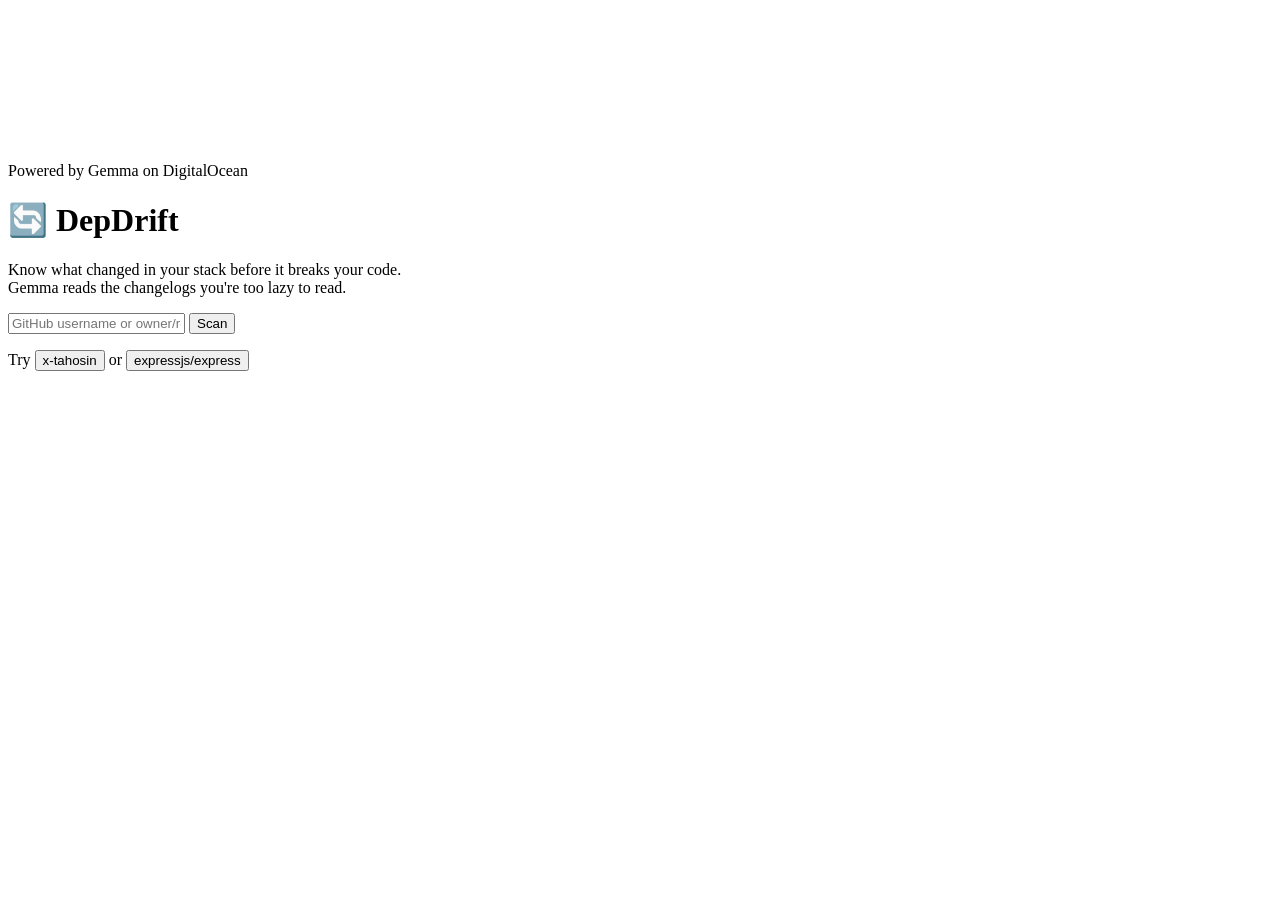
==== index.html @ 342b3fcb "feat: DepDrift — AI changelog analyzer for dependency drift detection Scans GitHub repos for outdate" ====
<!DOCTYPE html>
<html lang="en">
<head>
    <meta charset="UTF-8">
    <meta name="viewport" content="width=device-width, initial-scale=1.0">
    <title>DepDrift — Know What Changed Before It Breaks</title>
    <meta name="description" content="DepDrift scans your GitHub repos overnight, reads every dependency changelog with Gemma on DigitalOcean, and tells you what's critical, what's safe, and what to skip.">
    <link rel="preconnect" href="https://fonts.googleapis.com">
    <link rel="preconnect" href="https://fonts.gstatic.com" crossorigin>
    <link href="https://fonts.googleapis.com/css2?family=Inter:wght@400;500;600;700;800&family=JetBrains+Mono:wght@400;500&display=swap" rel="stylesheet">
    <link rel="stylesheet" href="/static/style.css">
</head>
<body>
    <canvas id="particles" aria-hidden="true"></canvas>

    <div class="container">
        <!-- Hero -->
        <header class="hero" id="hero">
            <div class="hero__badge">
                <span class="hero__badge-dot"></span>
                Powered by Gemma on DigitalOcean
            </div>
            <h1 class="hero__title">
                <span class="hero__icon">🔄</span> DepDrift
            </h1>
            <p class="hero__subtitle">
                Know what changed in your stack before it breaks your code.
                <br>
                <span class="hero__sub-detail">Gemma reads the changelogs you're too lazy to read.</span>
            </p>

            <form class="scan-form" id="scanForm">
                <div class="scan-form__input-wrap">
                    <input
                        type="text"
                        id="scanInput"
                        class="scan-form__input"
                        placeholder="GitHub username or owner/repo…"
                        autocomplete="off"
                        spellcheck="false"
                        required
                    >
                    <button type="submit" class="scan-form__btn" id="scanBtn">
                        <span class="scan-form__btn-text">Scan</span>
                        <span class="scan-form__btn-loading" hidden>
                            <span class="spinner"></span>
                        </span>
                    </button>
                </div>
                <p class="scan-form__hint">
                    Try <button type="button" class="link-btn" data-fill="x-tahosin">x-tahosin</button>
                    or <button type="button" class="link-btn" data-fill="expressjs/express">expressjs/express</button>
                </p>
            </form>
        </header>

        <!-- Live log -->
        <section class="log-section" id="logSection" hidden>
            <div class="log-bar">
                <span class="log-bar__indicator">
                    <span class="spinner spinner--sm"></span>
                </span>
                <span class="log-bar__text" id="logText">Starting scan…</span>
            </div>
        </section>

        <!-- Stats -->
        <section class="stats" id="statsSection" hidden>
            <div class="stat-card" id="statTotal">
                <span class="stat-card__number" data-target="0">0</span>
                <span class="stat-card__label">Dependencies</span>
            </div>
            <div class="stat-card stat-card--warn" id="statOutdated">
                <span class="stat-card__number" data-target="0">0</span>
                <span class="stat-card__label">Outdated</span>
            </div>
            <div class="stat-card stat-card--danger" id="statCritical">
                <span class="stat-card__number" data-target="0">0</span>
                <span class="stat-card__label">Critical</span>
            </div>
            <div class="stat-card stat-card--accent" id="statSaved">
                <span class="stat-card__number" data-target="0">0</span>
                <span class="stat-card__label">Minutes Saved</span>
            </div>
        </section>

        <!-- Results -->
        <section class="results" id="resultsSection" hidden>
            <div id="resultsContainer"></div>
        </section>

        <!-- Footer -->
        <footer class="footer" id="footer" hidden>
            <p>
                Built for
                <a href="https://dev.to/challenges/hacktoberfest-week3-2026-10-19" target="_blank" rel="noopener">Hacktoberfest Week 3: Slow and Steady</a>
                ·
                <strong>Best Use of DigitalOcean</strong>
                ·
                Gemma running on a
                <a href="https://www.digitalocean.com/products/gpu-droplets" target="_blank" rel="noopener">DO GPU Droplet</a>
            </p>
        </footer>
    </div>

    <script src="/static/app.js"></script>
</body>
</html>
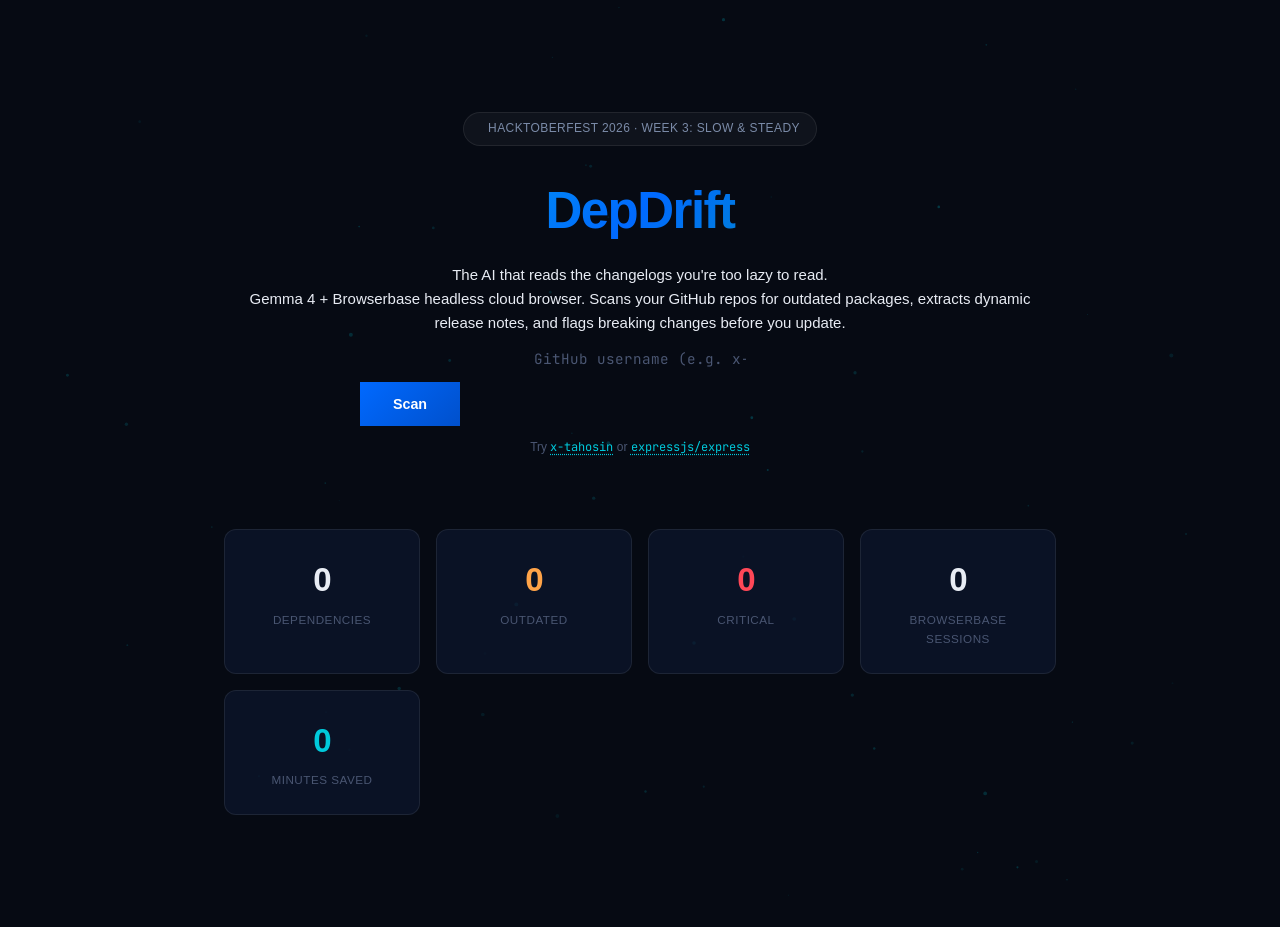
==== commit 0c07d7db: "feat: integrate Browserbase cloud headless browser & Gemma 4 changelog analyzer" ====
--- a/index.html
+++ b/index.html
@@ -3,39 +3,40 @@
 <head>
     <meta charset="UTF-8">
     <meta name="viewport" content="width=device-width, initial-scale=1.0">
-    <title>DepDrift — Know What Changed Before It Breaks</title>
-    <meta name="description" content="DepDrift scans your GitHub repos overnight, reads every dependency changelog with Gemma on DigitalOcean, and tells you what's critical, what's safe, and what to skip.">
+    <title>DepDrift — AI Changelog Reader for Outdated Dependencies</title>
+    <meta name="description" content="DepDrift scans your GitHub repositories for outdated dependencies, uses Browserbase to extract release notes, and runs Gemma 4 to classify updates by risk.">
     <link rel="preconnect" href="https://fonts.googleapis.com">
     <link rel="preconnect" href="https://fonts.gstatic.com" crossorigin>
-    <link href="https://fonts.googleapis.com/css2?family=Inter:wght@400;500;600;700;800&family=JetBrains+Mono:wght@400;500&display=swap" rel="stylesheet">
+    <link href="https://fonts.googleapis.com/css2?family=JetBrains+Mono:wght@400;500;600;700&family=Outfit:wght@400;500;600;700;800&display=swap" rel="stylesheet">
     <link rel="stylesheet" href="/static/style.css">
 </head>
 <body>
-    <canvas id="particles" aria-hidden="true"></canvas>
+    <!-- Background particles -->
+    <canvas id="particles" class="particles"></canvas>
 
     <div class="container">
         <!-- Hero -->
-        <header class="hero" id="hero">
+        <header class="hero">
             <div class="hero__badge">
-                <span class="hero__badge-dot"></span>
-                Powered by Gemma on DigitalOcean
+                <span class="pulse-dot"></span>
+                <span>Hacktoberfest 2026 · Week 3: Slow &amp; Steady</span>
             </div>
             <h1 class="hero__title">
-                <span class="hero__icon">🔄</span> DepDrift
+                <span class="gradient-text">DepDrift</span>
             </h1>
-            <p class="hero__subtitle">
-                Know what changed in your stack before it breaks your code.
-                <br>
-                <span class="hero__sub-detail">Gemma reads the changelogs you're too lazy to read.</span>
+            <p class="hero__tagline">The AI that reads the changelogs you're too lazy to read.</p>
+            <p class="hero__sub">
+                Gemma 4 + Browserbase headless cloud browser. Scans your GitHub repos for outdated packages, extracts dynamic release notes, and flags breaking changes before you update.
             </p>
 
+            <!-- Scan form -->
             <form class="scan-form" id="scanForm">
-                <div class="scan-form__input-wrap">
+                <div class="scan-form__group">
                     <input
                         type="text"
+                        class="scan-form__input"
                         id="scanInput"
-                        class="scan-form__input"
-                        placeholder="GitHub username or owner/repo…"
+                        placeholder="GitHub username (e.g. x-tahosin) or owner/repo"
                         autocomplete="off"
                         spellcheck="false"
                         required
@@ -78,6 +79,10 @@
                 <span class="stat-card__number" data-target="0">0</span>
                 <span class="stat-card__label">Critical</span>
             </div>
+            <div class="stat-card stat-card--bb" id="statBrowserbase">
+                <span class="stat-card__number" data-target="0">0</span>
+                <span class="stat-card__label">Browserbase Sessions</span>
+            </div>
             <div class="stat-card stat-card--accent" id="statSaved">
                 <span class="stat-card__number" data-target="0">0</span>
                 <span class="stat-card__label">Minutes Saved</span>
@@ -95,10 +100,10 @@
                 Built for
                 <a href="https://dev.to/challenges/hacktoberfest-week3-2026-10-19" target="_blank" rel="noopener">Hacktoberfest Week 3: Slow and Steady</a>
                 ·
-                <strong>Best Use of DigitalOcean</strong>
+                <strong>Best Use of Browserbase</strong>
                 ·
-                Gemma running on a
-                <a href="https://www.digitalocean.com/products/gpu-droplets" target="_blank" rel="noopener">DO GPU Droplet</a>
+                Gemma 4 open-weight model +
+                <a href="https://www.browserbase.com" target="_blank" rel="noopener">Browserbase Cloud Browser</a>
             </p>
         </footer>
     </div>
--- a/static/style.css
+++ b/static/style.css
@@ -0,0 +1,475 @@
+/* DepDrift — Dark Ocean Theme
+   Designed for the DigitalOcean partner category.
+   Uses glass-morphism, smooth animations, and DO-inspired colors. */
+
+/* ── Reset & Base ──────────────────────────────────────────────── */
+
+*, *::before, *::after {
+    margin: 0;
+    padding: 0;
+    box-sizing: border-box;
+}
+
+:root {
+    /* ocean palette */
+    --bg-deep:       #060a13;
+    --bg-primary:    #0a1020;
+    --bg-card:       rgba(13, 22, 45, 0.75);
+    --glass:         rgba(255, 255, 255, 0.04);
+    --glass-border:  rgba(255, 255, 255, 0.08);
+    --glass-hover:   rgba(255, 255, 255, 0.07);
+
+    /* text */
+    --text-primary:   #e8ecf4;
+    --text-secondary: #7b8ba8;
+    --text-muted:     #4a5672;
+
+    /* accents */
+    --accent:    #0069ff;  /* DO blue */
+    --cyan:      #00c9db;
+    --teal:      #00b386;
+
+    /* risk colors */
+    --critical:  #ff4757;
+    --breaking:  #ffa348;
+    --safe:      #2ed573;
+    --skip:      #596275;
+    --current:   #3d5a80;
+    --unknown:   #a55eea;
+
+    /* layout */
+    --max-width: 880px;
+    --radius:    12px;
+    --radius-sm: 8px;
+
+    /* type */
+    --font-body: 'Inter', -apple-system, BlinkMacSystemFont, sans-serif;
+    --font-mono: 'JetBrains Mono', 'Fira Code', monospace;
+}
+
+html {
+    background: var(--bg-deep);
+    color: var(--text-primary);
+    font-family: var(--font-body);
+    font-size: 15px;
+    line-height: 1.6;
+    -webkit-font-smoothing: antialiased;
+}
+
+body { min-height: 100vh; position: relative; overflow-x: hidden; }
+
+a { color: var(--cyan); text-decoration: none; }
+a:hover { text-decoration: underline; }
+
+/* ── Particle Canvas ───────────────────────────────────────────── */
+
+#particles {
+    position: fixed;
+    inset: 0;
+    z-index: 0;
+    pointer-events: none;
+    opacity: 0.5;
+}
+
+/* ── Container ─────────────────────────────────────────────────── */
+
+.container {
+    position: relative;
+    z-index: 1;
+    max-width: var(--max-width);
+    margin: 0 auto;
+    padding: 48px 24px 80px;
+}
+
+/* ── Hero ──────────────────────────────────────────────────────── */
+
+.hero {
+    text-align: center;
+    padding: 64px 0 40px;
+    animation: fadeUp 0.8s ease-out both;
+}
+
+.hero__badge {
+    display: inline-flex;
+    align-items: center;
+    gap: 8px;
+    padding: 6px 16px;
+    border-radius: 100px;
+    background: var(--glass);
+    border: 1px solid var(--glass-border);
+    color: var(--text-secondary);
+    font-size: 12px;
+    font-weight: 500;
+    letter-spacing: 0.4px;
+    text-transform: uppercase;
+    margin-bottom: 24px;
+}
+
+.hero__badge-dot {
+    width: 6px; height: 6px;
+    border-radius: 50%;
+    background: var(--teal);
+    box-shadow: 0 0 8px var(--teal);
+    animation: pulse 2s ease-in-out infinite;
+}
+
+.hero__title {
+    font-size: clamp(2.2rem, 5vw, 3.4rem);
+    font-weight: 800;
+    letter-spacing: -1.5px;
+    background: linear-gradient(135deg, var(--cyan), var(--accent), var(--teal));
+    background-clip: text;
+    -webkit-background-clip: text;
+    color: transparent;
+    margin-bottom: 12px;
+}
+
+.hero__icon {
+    display: inline-block;
+    animation: spin 4s linear infinite;
+}
+
+.hero__subtitle {
+    color: var(--text-secondary);
+    font-size: 1.1rem;
+    max-width: 540px;
+    margin: 0 auto 36px;
+    line-height: 1.7;
+}
+
+.hero__sub-detail {
+    color: var(--text-muted);
+    font-size: 0.9rem;
+}
+
+/* ── Scan Form ─────────────────────────────────────────────────── */
+
+.scan-form {
+    max-width: 560px;
+    margin: 0 auto;
+}
+
+.scan-form__input-wrap {
+    display: flex;
+    gap: 0;
+    border-radius: var(--radius);
+    overflow: hidden;
+    border: 1px solid var(--glass-border);
+    background: var(--bg-card);
+    backdrop-filter: blur(12px);
+    transition: border-color 0.3s, box-shadow 0.3s;
+}
+
+.scan-form__input-wrap:focus-within {
+    border-color: var(--accent);
+    box-shadow: 0 0 0 3px rgba(0, 105, 255, 0.15);
+}
+
+.scan-form__input {
+    flex: 1;
+    background: transparent;
+    border: none;
+    padding: 14px 20px;
+    color: var(--text-primary);
+    font-family: var(--font-mono);
+    font-size: 0.95rem;
+    outline: none;
+}
+
+.scan-form__input::placeholder {
+    color: var(--text-muted);
+}
+
+.scan-form__btn {
+    padding: 14px 28px;
+    background: linear-gradient(135deg, var(--accent), #0050cc);
+    color: #fff;
+    font-family: var(--font-body);
+    font-weight: 600;
+    font-size: 0.95rem;
+    border: none;
+    cursor: pointer;
+    transition: opacity 0.2s, transform 0.1s;
+    min-width: 100px;
+    display: flex;
+    align-items: center;
+    justify-content: center;
+}
+
+.scan-form__btn:hover { opacity: 0.9; }
+.scan-form__btn:active { transform: scale(0.97); }
+.scan-form__btn:disabled { opacity: 0.5; cursor: not-allowed; }
+
+.scan-form__hint {
+    margin-top: 12px;
+    font-size: 0.8rem;
+    color: var(--text-muted);
+}
+
+.link-btn {
+    background: none;
+    border: none;
+    color: var(--cyan);
+    cursor: pointer;
+    font-family: var(--font-mono);
+    font-size: 0.8rem;
+    padding: 0;
+    text-decoration: underline;
+    text-decoration-style: dotted;
+    text-underline-offset: 3px;
+}
+
+.link-btn:hover { color: var(--text-primary); }
+
+/* ── Log Section ───────────────────────────────────────────────── */
+
+.log-section {
+    animation: fadeUp 0.4s ease-out both;
+    margin: 24px 0;
+}
+
+.log-bar {
+    display: flex;
+    align-items: center;
+    gap: 12px;
+    padding: 12px 20px;
+    border-radius: var(--radius-sm);
+    background: var(--glass);
+    border: 1px solid var(--glass-border);
+    font-family: var(--font-mono);
+    font-size: 0.82rem;
+    color: var(--text-secondary);
+    overflow: hidden;
+    text-overflow: ellipsis;
+    white-space: nowrap;
+}
+
+/* ── Stats ─────────────────────────────────────────────────────── */
+
+.stats {
+    display: grid;
+    grid-template-columns: repeat(4, 1fr);
+    gap: 16px;
+    margin: 32px 0;
+    animation: fadeUp 0.5s ease-out both;
+}
+
+@media (max-width: 600px) {
+    .stats { grid-template-columns: repeat(2, 1fr); }
+}
+
+.stat-card {
+    text-align: center;
+    padding: 24px 16px;
+    border-radius: var(--radius);
+    background: var(--bg-card);
+    border: 1px solid var(--glass-border);
+    backdrop-filter: blur(12px);
+}
+
+.stat-card__number {
+    display: block;
+    font-size: 2.2rem;
+    font-weight: 800;
+    letter-spacing: -1px;
+    color: var(--text-primary);
+    font-variant-numeric: tabular-nums;
+}
+
+.stat-card--warn .stat-card__number { color: var(--breaking); }
+.stat-card--danger .stat-card__number { color: var(--critical); }
+.stat-card--accent .stat-card__number { color: var(--cyan); }
+
+.stat-card__label {
+    display: block;
+    margin-top: 4px;
+    font-size: 0.78rem;
+    color: var(--text-muted);
+    text-transform: uppercase;
+    letter-spacing: 0.5px;
+    font-weight: 500;
+}
+
+/* ── Results ───────────────────────────────────────────────────── */
+
+.results {
+    animation: fadeUp 0.5s ease-out both;
+}
+
+.repo-group {
+    margin-bottom: 32px;
+    animation: fadeUp 0.5s ease-out both;
+}
+
+.repo-group__header {
+    display: flex;
+    align-items: center;
+    gap: 10px;
+    padding: 14px 20px;
+    border-radius: var(--radius) var(--radius) 0 0;
+    background: var(--bg-card);
+    border: 1px solid var(--glass-border);
+    border-bottom: none;
+}
+
+.repo-group__name {
+    font-family: var(--font-mono);
+    font-size: 0.95rem;
+    font-weight: 600;
+    color: var(--text-primary);
+}
+
+.repo-group__name a { color: inherit; }
+.repo-group__name a:hover { color: var(--cyan); }
+
+.repo-group__stats {
+    margin-left: auto;
+    font-size: 0.78rem;
+    color: var(--text-muted);
+}
+
+/* dep cards */
+.dep-card {
+    display: grid;
+    grid-template-columns: 1fr auto;
+    gap: 8px 16px;
+    padding: 16px 20px;
+    background: var(--glass);
+    border: 1px solid var(--glass-border);
+    border-top: none;
+    transition: background 0.2s;
+    animation: fadeIn 0.3s ease-out both;
+}
+
+.dep-card:last-child {
+    border-radius: 0 0 var(--radius) var(--radius);
+}
+
+.dep-card:hover {
+    background: var(--glass-hover);
+}
+
+.dep-card__name {
+    font-family: var(--font-mono);
+    font-weight: 600;
+    font-size: 0.9rem;
+}
+
+.dep-card__version {
+    font-family: var(--font-mono);
+    font-size: 0.82rem;
+    color: var(--text-muted);
+}
+
+.dep-card__version .arrow {
+    color: var(--text-muted);
+    margin: 0 4px;
+}
+
+.dep-card__version .latest {
+    color: var(--text-secondary);
+}
+
+.dep-card__badge {
+    justify-self: end;
+    align-self: start;
+    padding: 3px 10px;
+    border-radius: 100px;
+    font-size: 0.7rem;
+    font-weight: 600;
+    letter-spacing: 0.5px;
+    text-transform: uppercase;
+}
+
+.dep-card__summary {
+    grid-column: 1 / -1;
+    font-size: 0.85rem;
+    color: var(--text-secondary);
+    line-height: 1.5;
+}
+
+.dep-card__action {
+    grid-column: 1 / -1;
+    font-size: 0.8rem;
+    color: var(--text-muted);
+    font-style: italic;
+}
+
+/* risk badge colors */
+.badge--CRITICAL  { background: rgba(255, 71, 87, 0.15); color: var(--critical); border: 1px solid rgba(255, 71, 87, 0.3); }
+.badge--BREAKING  { background: rgba(255, 163, 72, 0.15); color: var(--breaking); border: 1px solid rgba(255, 163, 72, 0.3); }
+.badge--SAFE      { background: rgba(46, 213, 115, 0.12); color: var(--safe); border: 1px solid rgba(46, 213, 115, 0.25); }
+.badge--SKIP      { background: rgba(89, 98, 117, 0.15); color: var(--skip); border: 1px solid rgba(89, 98, 117, 0.3); }
+.badge--CURRENT   { background: rgba(61, 90, 128, 0.12); color: var(--current); border: 1px solid rgba(61, 90, 128, 0.25); }
+.badge--UNKNOWN   { background: rgba(165, 94, 234, 0.12); color: var(--unknown); border: 1px solid rgba(165, 94, 234, 0.25); }
+
+/* changelog link */
+.dep-card__link {
+    font-size: 0.78rem;
+    color: var(--cyan);
+    opacity: 0.7;
+    transition: opacity 0.2s;
+}
+
+.dep-card__link:hover { opacity: 1; }
+
+/* ── Spinner ───────────────────────────────────────────────────── */
+
+.spinner {
+    display: inline-block;
+    width: 18px; height: 18px;
+    border: 2px solid rgba(255,255,255,0.15);
+    border-top-color: var(--cyan);
+    border-radius: 50%;
+    animation: spin 0.8s linear infinite;
+}
+
+.spinner--sm { width: 14px; height: 14px; border-width: 2px; }
+
+/* ── Footer ────────────────────────────────────────────────────── */
+
+.footer {
+    margin-top: 48px;
+    padding: 24px;
+    text-align: center;
+    font-size: 0.82rem;
+    color: var(--text-muted);
+    border-top: 1px solid var(--glass-border);
+    animation: fadeUp 0.5s ease-out both;
+}
+
+.footer a { color: var(--cyan); }
+
+/* ── Animations ────────────────────────────────────────────────── */
+
+@keyframes fadeUp {
+    from { opacity: 0; transform: translateY(16px); }
+    to   { opacity: 1; transform: translateY(0); }
+}
+
+@keyframes fadeIn {
+    from { opacity: 0; }
+    to   { opacity: 1; }
+}
+
+@keyframes spin {
+    to { transform: rotate(360deg); }
+}
+
+@keyframes pulse {
+    0%, 100% { opacity: 1; box-shadow: 0 0 8px var(--teal); }
+    50%      { opacity: 0.4; box-shadow: 0 0 4px var(--teal); }
+}
+
+/* ── Error state ───────────────────────────────────────────────── */
+
+.error-msg {
+    padding: 16px 20px;
+    border-radius: var(--radius-sm);
+    background: rgba(255, 71, 87, 0.08);
+    border: 1px solid rgba(255, 71, 87, 0.2);
+    color: var(--critical);
+    font-size: 0.9rem;
+    margin: 24px 0;
+    animation: fadeUp 0.4s ease-out both;
+}
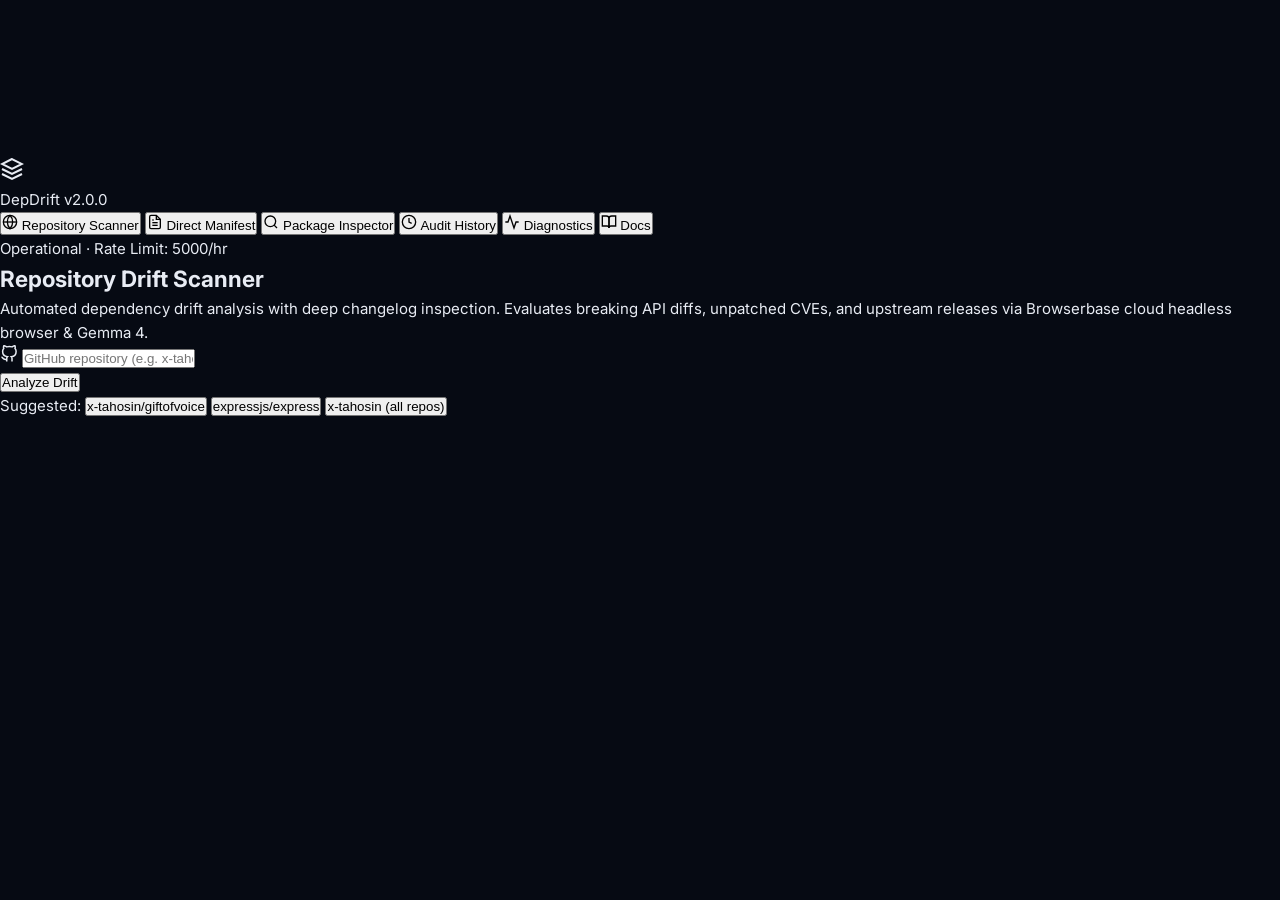
==== commit c265a3ef: "feat(v2.0.0): production-grade multi-tab platform, direct manifest auditor, package inspector, CVE a" ====
--- a/index.html
+++ b/index.html
@@ -3,109 +3,502 @@
 <head>
     <meta charset="UTF-8">
     <meta name="viewport" content="width=device-width, initial-scale=1.0">
-    <title>DepDrift — AI Changelog Reader for Outdated Dependencies</title>
-    <meta name="description" content="DepDrift scans your GitHub repositories for outdated dependencies, uses Browserbase to extract release notes, and runs Gemma 4 to classify updates by risk.">
+    <title>DepDrift — Continuous Dependency Drift & Breaking Change Analyzer</title>
+    <meta name="description" content="Production dependency changelog analyzer powered by Browserbase headless cloud browser and Gemma 4 open weights. Detects breaking API changes and CVEs before your builds break.">
     <link rel="preconnect" href="https://fonts.googleapis.com">
     <link rel="preconnect" href="https://fonts.gstatic.com" crossorigin>
-    <link href="https://fonts.googleapis.com/css2?family=JetBrains+Mono:wght@400;500;600;700&family=Outfit:wght@400;500;600;700;800&display=swap" rel="stylesheet">
+    <link href="https://fonts.googleapis.com/css2?family=Inter:wght@400;500;600;700&family=JetBrains+Mono:wght@400;500;600;700&display=swap" rel="stylesheet">
     <link rel="stylesheet" href="/static/style.css">
 </head>
-<body>
-    <!-- Background particles -->
-    <canvas id="particles" class="particles"></canvas>
-
-    <div class="container">
-        <!-- Hero -->
-        <header class="hero">
-            <div class="hero__badge">
-                <span class="pulse-dot"></span>
-                <span>Hacktoberfest 2026 · Week 3: Slow &amp; Steady</span>
+<body class="theme-dark">
+    <!-- Background Canvas -->
+    <canvas id="ambient-canvas" class="ambient-canvas"></canvas>
+
+    <!-- App Wrapper -->
+    <div class="app-layout">
+        <!-- Top Navigation Bar -->
+        <header class="topbar">
+            <div class="topbar__brand">
+                <div class="brand-logo">
+                    <svg width="24" height="24" viewBox="0 0 24 24" fill="none" stroke="currentColor" stroke-width="2">
+                        <path d="M12 2L2 7l10 5 10-5-10-5zM2 17l10 5 10-5M2 12l10 5 10-5"/>
+                    </svg>
+                </div>
+                <div class="brand-text">
+                    <span class="brand-name">DepDrift</span>
+                    <span class="brand-version">v2.0.0</span>
+                </div>
             </div>
-            <h1 class="hero__title">
-                <span class="gradient-text">DepDrift</span>
-            </h1>
-            <p class="hero__tagline">The AI that reads the changelogs you're too lazy to read.</p>
-            <p class="hero__sub">
-                Gemma 4 + Browserbase headless cloud browser. Scans your GitHub repos for outdated packages, extracts dynamic release notes, and flags breaking changes before you update.
-            </p>
-
-            <!-- Scan form -->
-            <form class="scan-form" id="scanForm">
-                <div class="scan-form__group">
-                    <input
-                        type="text"
-                        class="scan-form__input"
-                        id="scanInput"
-                        placeholder="GitHub username (e.g. x-tahosin) or owner/repo"
-                        autocomplete="off"
-                        spellcheck="false"
-                        required
-                    >
-                    <button type="submit" class="scan-form__btn" id="scanBtn">
-                        <span class="scan-form__btn-text">Scan</span>
-                        <span class="scan-form__btn-loading" hidden>
-                            <span class="spinner"></span>
-                        </span>
-                    </button>
-                </div>
-                <p class="scan-form__hint">
-                    Try <button type="button" class="link-btn" data-fill="x-tahosin">x-tahosin</button>
-                    or <button type="button" class="link-btn" data-fill="expressjs/express">expressjs/express</button>
-                </p>
-            </form>
+
+            <nav class="topbar__tabs" id="navTabs">
+                <button class="nav-tab active" data-tab="scanner">
+                    <svg width="16" height="16" viewBox="0 0 24 24" fill="none" stroke="currentColor" stroke-width="2"><circle cx="12" cy="12" r="10"/><path d="M12 2a14.5 14.5 0 0 0 0 20 14.5 14.5 0 0 0 0-20"/><path d="M2 12h20"/></svg>
+                    <span>Repository Scanner</span>
+                </button>
+                <button class="nav-tab" data-tab="manifest">
+                    <svg width="16" height="16" viewBox="0 0 24 24" fill="none" stroke="currentColor" stroke-width="2"><path d="M14 2H6a2 2 0 0 0-2 2v16a2 2 0 0 0 2 2h12a2 2 0 0 0 2-2V8z"/><polyline points="14 2 14 8 20 8"/><line x1="16" y1="13" x2="8" y2="13"/><line x1="16" y1="17" x2="8" y2="17"/><polyline points="10 9 9 9 8 9"/></svg>
+                    <span>Direct Manifest</span>
+                </button>
+                <button class="nav-tab" data-tab="inspector">
+                    <svg width="16" height="16" viewBox="0 0 24 24" fill="none" stroke="currentColor" stroke-width="2"><circle cx="11" cy="11" r="8"/><line x1="21" y1="21" x2="16.65" y2="16.65"/></svg>
+                    <span>Package Inspector</span>
+                </button>
+                <button class="nav-tab" data-tab="history">
+                    <svg width="16" height="16" viewBox="0 0 24 24" fill="none" stroke="currentColor" stroke-width="2"><circle cx="12" cy="12" r="10"/><polyline points="12 6 12 12 16 14"/></svg>
+                    <span>Audit History</span>
+                </button>
+                <button class="nav-tab" data-tab="diagnostics">
+                    <svg width="16" height="16" viewBox="0 0 24 24" fill="none" stroke="currentColor" stroke-width="2"><path d="M22 12h-4l-3 9L9 3l-3 9H2"/></svg>
+                    <span>Diagnostics</span>
+                </button>
+                <button class="nav-tab" data-tab="docs">
+                    <svg width="16" height="16" viewBox="0 0 24 24" fill="none" stroke="currentColor" stroke-width="2"><path d="M2 3h6a4 4 0 0 1 4 4v14a3 3 0 0 0-3-3H2z"/><path d="M22 3h-6a4 4 0 0 0-4 4v14a3 3 0 0 1 3-3h7z"/></svg>
+                    <span>Docs</span>
+                </button>
+            </nav>
+
+            <div class="topbar__status" id="systemStatusBadge">
+                <span class="status-indicator status-indicator--green"></span>
+                <span class="status-text" id="systemStatusText">Operational · Rate Limit: 5000/hr</span>
+            </div>
         </header>
 
-        <!-- Live log -->
-        <section class="log-section" id="logSection" hidden>
-            <div class="log-bar">
-                <span class="log-bar__indicator">
-                    <span class="spinner spinner--sm"></span>
-                </span>
-                <span class="log-bar__text" id="logText">Starting scan…</span>
+        <!-- Main Content Viewport -->
+        <main class="main-content">
+
+            <!-- TAB 1: REPOSITORY SCANNER -->
+            <section class="tab-pane active" id="tab-scanner">
+                <div class="page-header">
+                    <div class="page-header__content">
+                        <h1 class="page-title">Repository Drift Scanner</h1>
+                        <p class="page-desc">
+                            Automated dependency drift analysis with deep changelog inspection. Evaluates breaking API diffs, unpatched CVEs, and upstream releases via Browserbase cloud headless browser &amp; Gemma 4.
+                        </p>
+                    </div>
+                </div>
+
+                <div class="scanner-card">
+                    <form class="scan-bar" id="ghScanForm">
+                        <div class="input-with-icon">
+                            <svg class="input-icon" width="18" height="18" viewBox="0 0 24 24" fill="none" stroke="currentColor" stroke-width="2"><path d="M9 19c-5 1.5-5-2.5-7-3m14 6v-3.87a3.37 3.37 0 0 0-.94-2.61c3.14-.35 6.44-1.54 6.44-7A5.44 5.44 0 0 0 20 4.77 5.07 5.07 0 0 0 19.91 1S18.73.65 16 2.48a13.38 13.38 0 0 0-7 0C6.27.65 5.09 1 5.09 1A5.07 5.07 0 0 0 5 4.77a5.44 5.44 0 0 0-1.5 3.78c0 5.42 3.3 6.61 6.44 7A3.37 3.37 0 0 0 9 18.13V22"/></svg>
+                            <input
+                                type="text"
+                                id="ghScanInput"
+                                class="form-input"
+                                placeholder="GitHub repository (e.g. x-tahosin/giftofvoice) or username (e.g. x-tahosin)"
+                                autocomplete="off"
+                                spellcheck="false"
+                                required
+                            >
+                        </div>
+                        <button type="submit" class="btn btn--primary" id="ghScanBtn">
+                            <span class="btn__text">Analyze Drift</span>
+                            <span class="btn__loader" hidden><span class="spinner"></span></span>
+                        </button>
+                    </form>
+
+                    <div class="quick-targets">
+                        <span class="quick-targets__label">Suggested:</span>
+                        <button type="button" class="chip-btn" data-fill="x-tahosin/giftofvoice">x-tahosin/giftofvoice</button>
+                        <button type="button" class="chip-btn" data-fill="expressjs/express">expressjs/express</button>
+                        <button type="button" class="chip-btn" data-fill="x-tahosin">x-tahosin (all repos)</button>
+                    </div>
+                </div>
+
+                <!-- Live Scan Stream Progress -->
+                <div class="stream-panel" id="scanStreamPanel" hidden>
+                    <div class="stream-panel__header">
+                        <div class="stream-panel__status">
+                            <span class="spinner spinner--sm"></span>
+                            <span id="scanStreamStatus">Scanning dependencies…</span>
+                        </div>
+                        <span class="stream-panel__progress" id="scanStreamCounter"></span>
+                    </div>
+                    <div class="stream-log" id="scanStreamLog"></div>
+                </div>
+
+                <!-- Audit Results Area -->
+                <div class="audit-workspace" id="auditWorkspace" hidden>
+                    <!-- Metrics Summary Strip -->
+                    <div class="metrics-grid">
+                        <div class="metric-card">
+                            <div class="metric-card__header">
+                                <span class="metric-card__label">Total Dependencies</span>
+                                <svg width="16" height="16" viewBox="0 0 24 24" fill="none" stroke="currentColor" stroke-width="2"><path d="M21 16V8a2 2 0 0 0-1-1.73l-7-4a2 2 0 0 0-2 0l-7 4A2 2 0 0 0 3 8v8a2 2 0 0 0 1 1.73l7 4a2 2 0 0 0 2 0l7-4A2 2 0 0 0 21 16z"/></svg>
+                            </div>
+                            <div class="metric-card__val" id="metricTotal">0</div>
+                            <div class="metric-card__sub">Across scanned manifests</div>
+                        </div>
+
+                        <div class="metric-card metric-card--warning">
+                            <div class="metric-card__header">
+                                <span class="metric-card__label">Outdated Drift</span>
+                                <svg width="16" height="16" viewBox="0 0 24 24" fill="none" stroke="currentColor" stroke-width="2"><circle cx="12" cy="12" r="10"/><line x1="12" y1="8" x2="12" y2="12"/><line x1="12" y1="16" x2="12.01" y2="16"/></svg>
+                            </div>
+                            <div class="metric-card__val" id="metricOutdated">0</div>
+                            <div class="metric-card__sub" id="metricOutdatedPct">0% of dependency tree</div>
+                        </div>
+
+                        <div class="metric-card metric-card--danger">
+                            <div class="metric-card__header">
+                                <span class="metric-card__label">Critical CVEs</span>
+                                <svg width="16" height="16" viewBox="0 0 24 24" fill="none" stroke="currentColor" stroke-width="2"><path d="M10.29 3.86L1.82 18a2 2 0 0 0 1.71 3h16.94a2 2 0 0 0 1.71-3L13.71 3.86a2 2 0 0 0-3.42 0z"/><line x1="12" y1="9" x2="12" y2="13"/><line x1="12" y1="17" x2="12.01" y2="17"/></svg>
+                            </div>
+                            <div class="metric-card__val" id="metricCritical">0</div>
+                            <div class="metric-card__sub">Requires urgent remediation</div>
+                        </div>
+
+                        <div class="metric-card metric-card--breaking">
+                            <div class="metric-card__header">
+                                <span class="metric-card__label">Breaking Changes</span>
+                                <svg width="16" height="16" viewBox="0 0 24 24" fill="none" stroke="currentColor" stroke-width="2"><path d="M18 6L6 18"/><path d="M6 6l12 12"/></svg>
+                            </div>
+                            <div class="metric-card__val" id="metricBreaking">0</div>
+                            <div class="metric-card__sub">Major API signature shifts</div>
+                        </div>
+
+                        <div class="metric-card metric-card--success">
+                            <div class="metric-card__header">
+                                <span class="metric-card__label">Safe to Bump</span>
+                                <svg width="16" height="16" viewBox="0 0 24 24" fill="none" stroke="currentColor" stroke-width="2"><polyline points="20 6 9 17 4 12"/></svg>
+                            </div>
+                            <div class="metric-card__val" id="metricSafe">0</div>
+                            <div class="metric-card__sub">Patch &amp; minor bug fixes</div>
+                        </div>
+
+                        <div class="metric-card metric-card--browserbase">
+                            <div class="metric-card__header">
+                                <span class="metric-card__label">Browserbase Sessions</span>
+                                <svg width="16" height="16" viewBox="0 0 24 24" fill="none" stroke="currentColor" stroke-width="2"><circle cx="12" cy="12" r="10"/><path d="M2 12h20"/><path d="M12 2a15.3 15.3 0 0 1 4 10 15.3 15.3 0 0 1-4 10 15.3 15.3 0 0 1-4-10 15.3 15.3 0 0 1 4-10z"/></svg>
+                            </div>
+                            <div class="metric-card__val" id="metricBrowserbase">0</div>
+                            <div class="metric-card__sub">Dynamic SPA docs extracted</div>
+                        </div>
+                    </div>
+
+                    <!-- Action Controls & Filter Toolbar -->
+                    <div class="toolbar">
+                        <div class="toolbar__filters">
+                            <button class="filter-pill active" data-filter="ALL">All (<span id="countAll">0</span>)</button>
+                            <button class="filter-pill filter-pill--critical" data-filter="CRITICAL">Critical (<span id="countCritical">0</span>)</button>
+                            <button class="filter-pill filter-pill--breaking" data-filter="BREAKING">Breaking (<span id="countBreaking">0</span>)</button>
+                            <button class="filter-pill filter-pill--safe" data-filter="SAFE">Safe (<span id="countSafe">0</span>)</button>
+                            <button class="filter-pill filter-pill--current" data-filter="CURRENT">Up to Date (<span id="countCurrent">0</span>)</button>
+                        </div>
+
+                        <div class="toolbar__actions">
+                            <div class="search-input-wrap">
+                                <input type="text" id="depSearchInput" class="search-input" placeholder="Filter packages…">
+                            </div>
+                            <button type="button" class="btn btn--secondary" id="btnBatchSafe">
+                                <svg width="14" height="14" viewBox="0 0 24 24" fill="none" stroke="currentColor" stroke-width="2"><polyline points="20 6 9 17 4 12"/></svg>
+                                <span>Copy Safe Bump Script</span>
+                            </button>
+                            <div class="dropdown">
+                                <button type="button" class="btn btn--outline" id="btnExportMenu">
+                                    <svg width="14" height="14" viewBox="0 0 24 24" fill="none" stroke="currentColor" stroke-width="2"><path d="M21 15v4a2 2 0 0 1-2 2H5a2 2 0 0 1-2-2v-4"/><polyline points="7 10 12 15 17 10"/><line x1="12" y1="15" x2="12" y2="3"/></svg>
+                                    <span>Export Report</span>
+                                </button>
+                                <div class="dropdown-menu" id="exportDropdown" hidden>
+                                    <button type="button" class="dropdown-item" id="exportMarkdown">
+                                        <svg width="14" height="14" viewBox="0 0 24 24" fill="none" stroke="currentColor" stroke-width="2"><path d="M14 2H6a2 2 0 0 0-2 2v16a2 2 0 0 0 2 2h12a2 2 0 0 0 2-2V8z"/></svg>
+                                        <span>Copy GitHub PR Markdown</span>
+                                    </button>
+                                    <button type="button" class="dropdown-item" id="exportJSON">
+                                        <svg width="14" height="14" viewBox="0 0 24 24" fill="none" stroke="currentColor" stroke-width="2"><polyline points="16 18 22 12 16 6"/><polyline points="8 6 2 12 8 18"/></svg>
+                                        <span>Download JSON Audit</span>
+                                    </button>
+                                    <button type="button" class="dropdown-item" id="exportCSV">
+                                        <svg width="14" height="14" viewBox="0 0 24 24" fill="none" stroke="currentColor" stroke-width="2"><path d="M14 2H6a2 2 0 0 0-2 2v16a2 2 0 0 0 2 2h12a2 2 0 0 0 2-2V8z"/></svg>
+                                        <span>Download CSV Spreadsheet</span>
+                                    </button>
+                                </div>
+                            </div>
+                        </div>
+                    </div>
+
+                    <!-- Dependency Results Table / Cards -->
+                    <div class="results-table-container">
+                        <div id="resultsTableBody"></div>
+                    </div>
+                </div>
+            </section>
+
+            <!-- TAB 2: DIRECT MANIFEST UPLOAD / PASTE -->
+            <section class="tab-pane" id="tab-manifest" hidden>
+                <div class="page-header">
+                    <div class="page-header__content">
+                        <h1 class="page-title">Direct Manifest Auditor</h1>
+                        <p class="page-desc">
+                            Audit any <code>package.json</code> or <code>requirements.txt</code> directly without connecting to GitHub. Paste manifest content or drag and drop your file.
+                        </p>
+                    </div>
+                </div>
+
+                <div class="manifest-card">
+                    <div class="manifest-toolbar">
+                        <div class="manifest-type-selector">
+                            <label class="radio-label">
+                                <input type="radio" name="manifestType" value="package.json" checked>
+                                <span>package.json (Node / npm)</span>
+                            </label>
+                            <label class="radio-label">
+                                <input type="radio" name="manifestType" value="requirements.txt">
+                                <span>requirements.txt (Python / PyPI)</span>
+                            </label>
+                        </div>
+                        <button type="button" class="btn btn--outline btn--sm" id="btnLoadExampleManifest">Load Example Manifest</button>
+                    </div>
+
+                    <div class="manifest-editor-wrap">
+                        <textarea
+                            id="manifestTextarea"
+                            class="manifest-textarea"
+                            placeholder="Paste your package.json or requirements.txt here..."
+                            rows="14"
+                            spellcheck="false"
+                        ></textarea>
+                    </div>
+
+                    <div class="manifest-footer">
+                        <div class="file-drop-zone" id="fileDropZone">
+                            <svg width="20" height="20" viewBox="0 0 24 24" fill="none" stroke="currentColor" stroke-width="2"><path d="M21 15v4a2 2 0 0 1-2 2H5a2 2 0 0 1-2-2v-4"/><polyline points="17 8 12 3 7 8"/><line x1="12" y1="3" x2="12" y2="15"/></svg>
+                            <span>Or drop file here (package.json / requirements.txt)</span>
+                            <input type="file" id="manifestFileInput" accept=".json,.txt" hidden>
+                        </div>
+                        <button type="button" class="btn btn--primary" id="btnRunManifestAudit">
+                            <span class="btn__text">Audit Manifest</span>
+                            <span class="btn__loader" hidden><span class="spinner"></span></span>
+                        </button>
+                    </div>
+                </div>
+            </section>
+
+            <!-- TAB 3: SINGLE PACKAGE INSPECTOR -->
+            <section class="tab-pane" id="tab-inspector" hidden>
+                <div class="page-header">
+                    <div class="page-header__content">
+                        <h1 class="page-title">Single Package Deep Inspector</h1>
+                        <p class="page-desc">
+                            Instant deep-dive on any npm or PyPI library. Resolves upstream semver, scans GitHub Advisories for CVEs, executes Browserbase extraction if notes are dynamic, and classifies risk via Gemma 4.
+                        </p>
+                    </div>
+                </div>
+
+                <div class="inspector-card">
+                    <form class="inspector-form" id="inspectForm">
+                        <div class="form-row">
+                            <div class="form-group flex-2">
+                                <label class="form-label" for="inspectPkgName">Package Name</label>
+                                <input type="text" id="inspectPkgName" class="form-input" placeholder="e.g. express, react, fastapi, pydantic" required>
+                            </div>
+                            <div class="form-group flex-1">
+                                <label class="form-label" for="inspectCurrentVer">Current Version</label>
+                                <input type="text" id="inspectCurrentVer" class="form-input" placeholder="e.g. 4.21.0 or 1.10.0" required>
+                            </div>
+                            <div class="form-group flex-1">
+                                <label class="form-label" for="inspectEcosystem">Ecosystem</label>
+                                <select id="inspectEcosystem" class="form-select">
+                                    <option value="npm">npm (Node.js / JavaScript)</option>
+                                    <option value="pypi">PyPI (Python)</option>
+                                </select>
+                            </div>
+                        </div>
+
+                        <div class="form-actions">
+                            <button type="submit" class="btn btn--primary" id="btnRunInspect">
+                                <span class="btn__text">Run Deep Inspection</span>
+                                <span class="btn__loader" hidden><span class="spinner"></span></span>
+                            </button>
+                        </div>
+                    </form>
+                </div>
+
+                <div class="inspector-result-panel" id="inspectorResultPanel" hidden></div>
+            </section>
+
+            <!-- TAB 4: AUDIT HISTORY -->
+            <section class="tab-pane" id="tab-history" hidden>
+                <div class="page-header">
+                    <div class="page-header__content">
+                        <h1 class="page-title">Audit History</h1>
+                        <p class="page-desc">
+                            Historical records of completed scans saved in SQLite. Review past drift trends, reload previous reports, or compare changes across audits.
+                        </p>
+                    </div>
+                    <div class="page-header__actions">
+                        <button type="button" class="btn btn--secondary btn--sm" id="btnRefreshHistory">
+                            <svg width="14" height="14" viewBox="0 0 24 24" fill="none" stroke="currentColor" stroke-width="2"><polyline points="23 4 23 10 17 10"/><polyline points="1 20 1 14 7 14"/><path d="M3.51 9a9 9 0 0 1 14.85-3.36L23 10M1 14l4.64 4.36A9 9 0 0 0 20.49 15"/></svg>
+                            <span>Refresh</span>
+                        </button>
+                    </div>
+                </div>
+
+                <div class="history-card">
+                    <div class="history-table-wrap">
+                        <table class="data-table" id="historyTable">
+                            <thead>
+                                <tr>
+                                    <th>Target</th>
+                                    <th>Type</th>
+                                    <th>Scanned Date</th>
+                                    <th>Total Deps</th>
+                                    <th>Outdated</th>
+                                    <th>Critical</th>
+                                    <th>Breaking</th>
+                                    <th>Safe</th>
+                                    <th>Actions</th>
+                                </tr>
+                            </thead>
+                            <tbody id="historyTableBody">
+                                <tr>
+                                    <td colspan="9" class="text-center text-muted">Loading audit history…</td>
+                                </tr>
+                            </tbody>
+                        </table>
+                    </div>
+                </div>
+            </section>
+
+            <!-- TAB 5: SYSTEM DIAGNOSTICS -->
+            <section class="tab-pane" id="tab-diagnostics" hidden>
+                <div class="page-header">
+                    <div class="page-header__content">
+                        <h1 class="page-title">System Diagnostics &amp; Infrastructure</h1>
+                        <p class="page-desc">
+                            Real-time connection verification for GitHub API authentication, Browserbase headless browser infrastructure, Gemma 4 open weights reasoning engine, and public package registries.
+                        </p>
+                    </div>
+                    <div class="page-header__actions">
+                        <button type="button" class="btn btn--secondary btn--sm" id="btnRunDiagnostics">
+                            <svg width="14" height="14" viewBox="0 0 24 24" fill="none" stroke="currentColor" stroke-width="2"><polyline points="23 4 23 10 17 10"/><polyline points="1 20 1 14 7 14"/><path d="M3.51 9a9 9 0 0 1 14.85-3.36L23 10M1 14l4.64 4.36A9 9 0 0 0 20.49 15"/></svg>
+                            <span>Run Check</span>
+                        </button>
+                    </div>
+                </div>
+
+                <div class="diagnostics-grid" id="diagnosticsGrid">
+                    <div class="diag-card" id="diagGithub">
+                        <div class="diag-card__header">
+                            <span class="diag-card__title">GitHub API</span>
+                            <span class="status-indicator status-indicator--gray" id="diagGithubInd"></span>
+                        </div>
+                        <div class="diag-card__body" id="diagGithubBody">Checking…</div>
+                    </div>
+
+                    <div class="diag-card" id="diagBrowserbase">
+                        <div class="diag-card__header">
+                            <span class="diag-card__title">Browserbase Cloud Browser</span>
+                            <span class="status-indicator status-indicator--gray" id="diagBrowserbaseInd"></span>
+                        </div>
+                        <div class="diag-card__body" id="diagBrowserbaseBody">Checking…</div>
+                    </div>
+
+                    <div class="diag-card" id="diagGemma">
+                        <div class="diag-card__header">
+                            <span class="diag-card__title">Gemma 4 Open Weights</span>
+                            <span class="status-indicator status-indicator--gray" id="diagGemmaInd"></span>
+                        </div>
+                        <div class="diag-card__body" id="diagGemmaBody">Checking…</div>
+                    </div>
+
+                    <div class="diag-card" id="diagRegistries">
+                        <div class="diag-card__header">
+                            <span class="diag-card__title">Public Package Registries</span>
+                            <span class="status-indicator status-indicator--gray" id="diagRegistriesInd"></span>
+                        </div>
+                        <div class="diag-card__body" id="diagRegistriesBody">Checking…</div>
+                    </div>
+                </div>
+            </section>
+
+            <!-- TAB 6: DOCS & ARCHITECTURE -->
+            <section class="tab-pane" id="tab-docs" hidden>
+                <div class="page-header">
+                    <div class="page-header__content">
+                        <h1 class="page-title">Architecture &amp; Methodology</h1>
+                        <p class="page-desc">
+                            How DepDrift prevents breaking dependency updates, executes Browserbase cloud extraction, and categorizes technical risk.
+                        </p>
+                    </div>
+                </div>
+
+                <div class="docs-content">
+                    <article class="doc-card">
+                        <h2>Operational Risk Framework</h2>
+                        <div class="risk-legend">
+                            <div class="risk-legend__item">
+                                <span class="badge badge--CRITICAL">CRITICAL</span>
+                                <div>
+                                    <strong>Immediate Security or Stability Hazard:</strong> Unpatched CVEs, reported remote code execution or data exposure vulnerabilities, critical memory corruption patches.
+                                </div>
+                            </div>
+                            <div class="risk-legend__item">
+                                <span class="badge badge--BREAKING">BREAKING</span>
+                                <div>
+                                    <strong>Architectural Incompatibility:</strong> Removed or renamed exports, major configuration schema changes, deprecated callback signatures converted to Promises without shims.
+                                </div>
+                            </div>
+                            <div class="risk-legend__item">
+                                <span class="badge badge--SAFE">SAFE</span>
+                                <div>
+                                    <strong>Backwards-Compatible Improvements:</strong> Patch-level bug fixes, internal algorithmic performance improvements, non-breaking minor feature additions.
+                                </div>
+                            </div>
+                            <div class="risk-legend__item">
+                                <span class="badge badge--CURRENT">CURRENT</span>
+                                <div>
+                                    <strong>Up to Date:</strong> Local dependency constraint matches or is pinned to the latest upstream release tag.
+                                </div>
+                            </div>
+                        </div>
+                    </article>
+
+                    <article class="doc-card">
+                        <h2>Why Browserbase Headless Cloud Browser?</h2>
+                        <p>
+                            Modern libraries (such as Docusaurus, Next.js, VuePress, VitePress, and customized documentation portals) render changelogs client-side via JavaScript. Simple HTTP clients receive empty HTML shells (<code>&lt;div id="__next"&gt;&lt;/div&gt;</code>) with no release notes.
+                        </p>
+                        <p>
+                            DepDrift solves this by connecting Playwright over Chrome DevTools Protocol (CDP) to <strong>Browserbase</strong> remote headless browser sessions. Browserbase renders the complete DOM, executes JavaScript, waits for hydration, and extracts clean, structured text for Gemma 4 analysis.
+                        </p>
+                    </article>
+
+                    <article class="doc-card">
+                        <h2>CLI &amp; Local Execution</h2>
+                        <p>Run DepDrift locally in your development environment:</p>
+                        <pre class="code-block"><code># Clone repository
+git clone https://github.com/x-tahosin/depdrift.git
+cd depdrift
+
+# Install dependencies
+pip install -r requirements.txt
+
+# Start backend server
+python -m uvicorn app.main:app --host 127.0.0.1 --port 8000</code></pre>
+                    </article>
+                </div>
+            </section>
+        </main>
+
+        <!-- Detailed Dependency Modal / Drawer -->
+        <div class="modal-backdrop" id="depDetailModal" hidden>
+            <div class="modal-card">
+                <div class="modal-header">
+                    <div class="modal-title-group">
+                        <h2 class="modal-title" id="modalDepName">express</h2>
+                        <span class="badge" id="modalDepRisk">CRITICAL</span>
+                    </div>
+                    <button type="button" class="btn-close" id="modalCloseBtn">&times;</button>
+                </div>
+                <div class="modal-body" id="modalBody">
+                    <!-- Populated dynamically via app.js -->
+                </div>
             </div>
-        </section>
-
-        <!-- Stats -->
-        <section class="stats" id="statsSection" hidden>
-            <div class="stat-card" id="statTotal">
-                <span class="stat-card__number" data-target="0">0</span>
-                <span class="stat-card__label">Dependencies</span>
-            </div>
-            <div class="stat-card stat-card--warn" id="statOutdated">
-                <span class="stat-card__number" data-target="0">0</span>
-                <span class="stat-card__label">Outdated</span>
-            </div>
-            <div class="stat-card stat-card--danger" id="statCritical">
-                <span class="stat-card__number" data-target="0">0</span>
-                <span class="stat-card__label">Critical</span>
-            </div>
-            <div class="stat-card stat-card--bb" id="statBrowserbase">
-                <span class="stat-card__number" data-target="0">0</span>
-                <span class="stat-card__label">Browserbase Sessions</span>
-            </div>
-            <div class="stat-card stat-card--accent" id="statSaved">
-                <span class="stat-card__number" data-target="0">0</span>
-                <span class="stat-card__label">Minutes Saved</span>
-            </div>
-        </section>
-
-        <!-- Results -->
-        <section class="results" id="resultsSection" hidden>
-            <div id="resultsContainer"></div>
-        </section>
-
-        <!-- Footer -->
-        <footer class="footer" id="footer" hidden>
-            <p>
-                Built for
-                <a href="https://dev.to/challenges/hacktoberfest-week3-2026-10-19" target="_blank" rel="noopener">Hacktoberfest Week 3: Slow and Steady</a>
-                ·
-                <strong>Best Use of Browserbase</strong>
-                ·
-                Gemma 4 open-weight model +
-                <a href="https://www.browserbase.com" target="_blank" rel="noopener">Browserbase Cloud Browser</a>
-            </p>
-        </footer>
+        </div>
+
+        <!-- Global Toast Notifications -->
+        <div class="toast-container" id="toastContainer"></div>
     </div>
 
     <script src="/static/app.js"></script>
--- a/static/style.css
+++ b/static/style.css
@@ -248,13 +248,17 @@
 
 .stats {
     display: grid;
-    grid-template-columns: repeat(4, 1fr);
+    grid-template-columns: repeat(5, 1fr);
     gap: 16px;
     margin: 32px 0;
     animation: fadeUp 0.5s ease-out both;
 }
 
-@media (max-width: 600px) {
+@media (max-width: 800px) {
+    .stats { grid-template-columns: repeat(3, 1fr); }
+}
+
+@media (max-width: 500px) {
     .stats { grid-template-columns: repeat(2, 1fr); }
 }
 
@@ -278,6 +282,7 @@
 
 .stat-card--warn .stat-card__number { color: var(--breaking); }
 .stat-card--danger .stat-card__number { color: var(--critical); }
+.stat-card--bb .stat-card__number { color: #f59e0b; }
 .stat-card--accent .stat-card__number { color: var(--cyan); }
 
 .stat-card__label {
@@ -381,6 +386,33 @@
     text-transform: uppercase;
 }
 
+.dep-card__bb-tag {
+    grid-column: 1 / -1;
+    display: inline-flex;
+    align-items: center;
+    gap: 8px;
+    margin: 2px 0;
+}
+
+.bb-pill {
+    display: inline-flex;
+    align-items: center;
+    gap: 4px;
+    background: rgba(245, 158, 11, 0.15);
+    color: #f59e0b;
+    border: 1px solid rgba(245, 158, 11, 0.35);
+    padding: 2px 8px;
+    border-radius: 4px;
+    font-size: 0.72rem;
+    font-weight: 600;
+}
+
+.bb-session {
+    font-family: var(--font-mono);
+    font-size: 0.72rem;
+    color: var(--text-muted);
+}
+
 .dep-card__summary {
     grid-column: 1 / -1;
     font-size: 0.85rem;
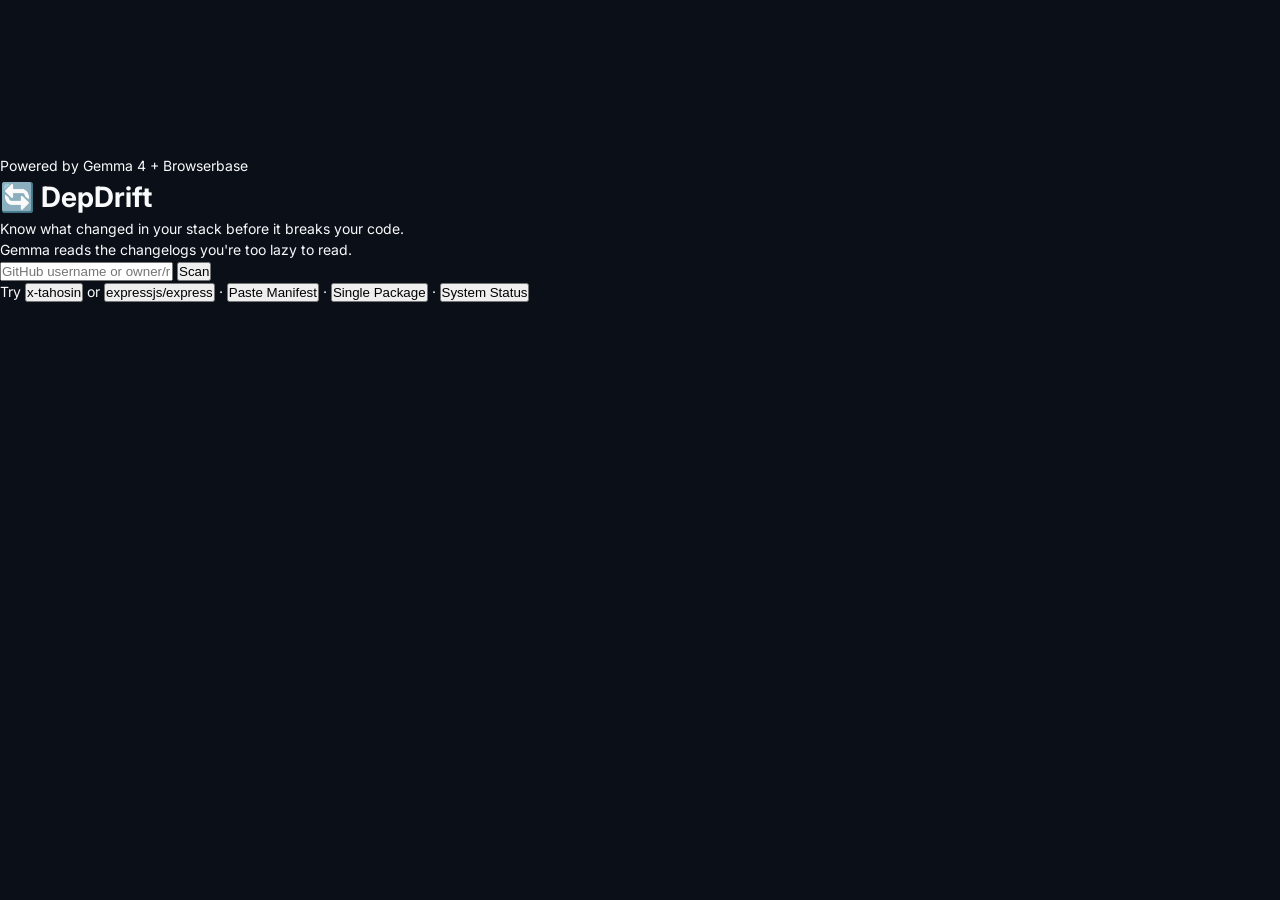
==== commit 4add5645: "fix(ui): restore original premium dark ocean hero and cohesive styling" ====
--- a/index.html
+++ b/index.html
@@ -3,503 +3,212 @@
 <head>
     <meta charset="UTF-8">
     <meta name="viewport" content="width=device-width, initial-scale=1.0">
-    <title>DepDrift — Continuous Dependency Drift & Breaking Change Analyzer</title>
-    <meta name="description" content="Production dependency changelog analyzer powered by Browserbase headless cloud browser and Gemma 4 open weights. Detects breaking API changes and CVEs before your builds break.">
+    <title>DepDrift — Know What Changed Before It Breaks</title>
+    <meta name="description" content="DepDrift scans your GitHub repositories for outdated dependencies, uses Browserbase to extract release notes, and runs Gemma 4 to classify updates by risk.">
     <link rel="preconnect" href="https://fonts.googleapis.com">
     <link rel="preconnect" href="https://fonts.gstatic.com" crossorigin>
-    <link href="https://fonts.googleapis.com/css2?family=Inter:wght@400;500;600;700&family=JetBrains+Mono:wght@400;500;600;700&display=swap" rel="stylesheet">
+    <link href="https://fonts.googleapis.com/css2?family=Inter:wght@400;500;600;700&family=JetBrains+Mono:wght@400;500;600&family=Outfit:wght@500;600;700;800&display=swap" rel="stylesheet">
     <link rel="stylesheet" href="/static/style.css">
 </head>
-<body class="theme-dark">
-    <!-- Background Canvas -->
-    <canvas id="ambient-canvas" class="ambient-canvas"></canvas>
-
-    <!-- App Wrapper -->
-    <div class="app-layout">
-        <!-- Top Navigation Bar -->
-        <header class="topbar">
-            <div class="topbar__brand">
-                <div class="brand-logo">
-                    <svg width="24" height="24" viewBox="0 0 24 24" fill="none" stroke="currentColor" stroke-width="2">
-                        <path d="M12 2L2 7l10 5 10-5-10-5zM2 17l10 5 10-5M2 12l10 5 10-5"/>
-                    </svg>
-                </div>
-                <div class="brand-text">
-                    <span class="brand-name">DepDrift</span>
-                    <span class="brand-version">v2.0.0</span>
-                </div>
-            </div>
-
-            <nav class="topbar__tabs" id="navTabs">
-                <button class="nav-tab active" data-tab="scanner">
-                    <svg width="16" height="16" viewBox="0 0 24 24" fill="none" stroke="currentColor" stroke-width="2"><circle cx="12" cy="12" r="10"/><path d="M12 2a14.5 14.5 0 0 0 0 20 14.5 14.5 0 0 0 0-20"/><path d="M2 12h20"/></svg>
-                    <span>Repository Scanner</span>
-                </button>
-                <button class="nav-tab" data-tab="manifest">
-                    <svg width="16" height="16" viewBox="0 0 24 24" fill="none" stroke="currentColor" stroke-width="2"><path d="M14 2H6a2 2 0 0 0-2 2v16a2 2 0 0 0 2 2h12a2 2 0 0 0 2-2V8z"/><polyline points="14 2 14 8 20 8"/><line x1="16" y1="13" x2="8" y2="13"/><line x1="16" y1="17" x2="8" y2="17"/><polyline points="10 9 9 9 8 9"/></svg>
-                    <span>Direct Manifest</span>
-                </button>
-                <button class="nav-tab" data-tab="inspector">
-                    <svg width="16" height="16" viewBox="0 0 24 24" fill="none" stroke="currentColor" stroke-width="2"><circle cx="11" cy="11" r="8"/><line x1="21" y1="21" x2="16.65" y2="16.65"/></svg>
-                    <span>Package Inspector</span>
-                </button>
-                <button class="nav-tab" data-tab="history">
-                    <svg width="16" height="16" viewBox="0 0 24 24" fill="none" stroke="currentColor" stroke-width="2"><circle cx="12" cy="12" r="10"/><polyline points="12 6 12 12 16 14"/></svg>
-                    <span>Audit History</span>
-                </button>
-                <button class="nav-tab" data-tab="diagnostics">
-                    <svg width="16" height="16" viewBox="0 0 24 24" fill="none" stroke="currentColor" stroke-width="2"><path d="M22 12h-4l-3 9L9 3l-3 9H2"/></svg>
-                    <span>Diagnostics</span>
-                </button>
-                <button class="nav-tab" data-tab="docs">
-                    <svg width="16" height="16" viewBox="0 0 24 24" fill="none" stroke="currentColor" stroke-width="2"><path d="M2 3h6a4 4 0 0 1 4 4v14a3 3 0 0 0-3-3H2z"/><path d="M22 3h-6a4 4 0 0 0-4 4v14a3 3 0 0 1 3-3h7z"/></svg>
-                    <span>Docs</span>
-                </button>
-            </nav>
-
-            <div class="topbar__status" id="systemStatusBadge">
-                <span class="status-indicator status-indicator--green"></span>
-                <span class="status-text" id="systemStatusText">Operational · Rate Limit: 5000/hr</span>
-            </div>
+<body>
+    <!-- Ambient particle canvas -->
+    <canvas id="particles" aria-hidden="true"></canvas>
+
+    <div class="container">
+        <!-- Hero -->
+        <header class="hero" id="hero">
+            <div class="hero__badge">
+                <span class="hero__badge-dot"></span>
+                <span>Powered by Gemma 4 + Browserbase</span>
+            </div>
+            <h1 class="hero__title">
+                <span class="hero__icon">🔄</span> DepDrift
+            </h1>
+            <p class="hero__subtitle">
+                Know what changed in your stack before it breaks your code.
+                <br>
+                <span class="hero__sub-detail">Gemma reads the changelogs you're too lazy to read.</span>
+            </p>
+
+            <!-- Scan form -->
+            <form class="scan-form" id="scanForm">
+                <div class="scan-form__input-wrap">
+                    <input
+                        type="text"
+                        id="scanInput"
+                        class="scan-form__input"
+                        placeholder="GitHub username or owner/repo…"
+                        autocomplete="off"
+                        spellcheck="false"
+                        required
+                    >
+                    <button type="submit" class="scan-form__btn" id="scanBtn">
+                        <span class="scan-form__btn-text">Scan</span>
+                        <span class="scan-form__btn-loading" hidden>
+                            <span class="spinner"></span>
+                        </span>
+                    </button>
+                </div>
+                <p class="scan-form__hint">
+                    Try <button type="button" class="link-btn" data-fill="x-tahosin">x-tahosin</button>
+                    or <button type="button" class="link-btn" data-fill="expressjs/express">expressjs/express</button>
+                    · <button type="button" class="link-btn" id="btnOpenPaste">Paste Manifest</button>
+                    · <button type="button" class="link-btn" id="btnOpenInspect">Single Package</button>
+                    · <button type="button" class="link-btn" id="btnOpenDiag">System Status</button>
+                </p>
+            </form>
         </header>
 
-        <!-- Main Content Viewport -->
-        <main class="main-content">
-
-            <!-- TAB 1: REPOSITORY SCANNER -->
-            <section class="tab-pane active" id="tab-scanner">
-                <div class="page-header">
-                    <div class="page-header__content">
-                        <h1 class="page-title">Repository Drift Scanner</h1>
-                        <p class="page-desc">
-                            Automated dependency drift analysis with deep changelog inspection. Evaluates breaking API diffs, unpatched CVEs, and upstream releases via Browserbase cloud headless browser &amp; Gemma 4.
-                        </p>
+        <!-- Live log -->
+        <section class="log-section" id="logSection" hidden>
+            <div class="log-bar">
+                <span class="log-bar__indicator">
+                    <span class="spinner spinner--sm"></span>
+                </span>
+                <span class="log-bar__text" id="logText">Starting scan…</span>
+            </div>
+        </section>
+
+        <!-- Stats -->
+        <section class="stats" id="statsSection" hidden>
+            <div class="stat-card" id="statTotal">
+                <span class="stat-card__number" data-target="0">0</span>
+                <span class="stat-card__label">Dependencies</span>
+            </div>
+            <div class="stat-card stat-card--warn" id="statOutdated">
+                <span class="stat-card__number" data-target="0">0</span>
+                <span class="stat-card__label">Outdated</span>
+            </div>
+            <div class="stat-card stat-card--danger" id="statCritical">
+                <span class="stat-card__number" data-target="0">0</span>
+                <span class="stat-card__label">Critical</span>
+            </div>
+            <div class="stat-card stat-card--bb" id="statBrowserbase">
+                <span class="stat-card__number" data-target="0">0</span>
+                <span class="stat-card__label">Browserbase Sessions</span>
+            </div>
+            <div class="stat-card stat-card--accent" id="statSaved">
+                <span class="stat-card__number" data-target="0">0</span>
+                <span class="stat-card__label">Minutes Saved</span>
+            </div>
+        </section>
+
+        <!-- Filter & Action Strip -->
+        <div class="action-strip" id="actionStrip" hidden>
+            <div class="filter-pills">
+                <button type="button" class="filter-pill active" data-filter="ALL">All (<span id="countAll">0</span>)</button>
+                <button type="button" class="filter-pill filter-pill--critical" data-filter="CRITICAL">Critical (<span id="countCritical">0</span>)</button>
+                <button type="button" class="filter-pill filter-pill--breaking" data-filter="BREAKING">Breaking (<span id="countBreaking">0</span>)</button>
+                <button type="button" class="filter-pill filter-pill--safe" data-filter="SAFE">Safe (<span id="countSafe">0</span>)</button>
+                <button type="button" class="filter-pill filter-pill--current" data-filter="CURRENT">Current (<span id="countCurrent">0</span>)</button>
+            </div>
+            <div class="strip-actions">
+                <button type="button" class="btn-action" id="btnBatchSafe">⚡ Copy Safe Bump Script</button>
+                <button type="button" class="btn-action" id="btnExportPR">📋 Copy PR Markdown</button>
+                <button type="button" class="btn-action" id="btnExportJSON">💾 JSON</button>
+            </div>
+        </div>
+
+        <!-- Results -->
+        <section class="results" id="resultsSection" hidden>
+            <div id="resultsContainer"></div>
+        </section>
+
+        <!-- Footer -->
+        <footer class="footer" id="footer" hidden>
+            <p>
+                Built for
+                <a href="https://dev.to/challenges/hacktoberfest-week3-2026-10-19" target="_blank" rel="noopener">Hacktoberfest Week 3: Slow and Steady</a>
+                ·
+                <strong>Best Use of Browserbase</strong>
+                ·
+                Gemma 4 open-weights +
+                <a href="https://www.browserbase.com" target="_blank" rel="noopener">Browserbase Cloud Browser</a>
+            </p>
+        </footer>
+    </div>
+
+    <!-- MODAL 1: Paste Manifest -->
+    <div class="modal-backdrop" id="modalPasteManifest" hidden>
+        <div class="modal-card">
+            <div class="modal-header">
+                <h3 class="modal-title">Audit Local Manifest</h3>
+                <button type="button" class="btn-close" id="btnClosePaste">&times;</button>
+            </div>
+            <div class="modal-body">
+                <p class="modal-desc">Paste your <code>package.json</code> or <code>requirements.txt</code> directly without connecting to GitHub.</p>
+                <textarea id="manifestInputArea" class="manifest-textarea" rows="8" placeholder='{\n  "dependencies": {\n    "express": "^4.21.0",\n    "dotenv": "^16.4.5"\n  }\n}'></textarea>
+                <div class="modal-actions">
+                    <button type="button" class="btn-action" id="btnLoadSampleManifest">Load Sample</button>
+                    <button type="button" class="scan-form__btn" id="btnSubmitManifest">Audit Manifest</button>
+                </div>
+            </div>
+        </div>
+    </div>
+
+    <!-- MODAL 2: Single Package Inspector -->
+    <div class="modal-backdrop" id="modalSingleInspect" hidden>
+        <div class="modal-card">
+            <div class="modal-header">
+                <h3 class="modal-title">Single Package Deep Inspector</h3>
+                <button type="button" class="btn-close" id="btnCloseInspect">&times;</button>
+            </div>
+            <div class="modal-body">
+                <p class="modal-desc">Inspect any npm or PyPI library for latest versions, CVE security advisories, and breaking changes.</p>
+                <div class="inspect-grid">
+                    <div class="form-group">
+                        <label>Package Name</label>
+                        <input type="text" id="inspectName" class="modal-input" placeholder="express" value="express">
                     </div>
-                </div>
-
-                <div class="scanner-card">
-                    <form class="scan-bar" id="ghScanForm">
-                        <div class="input-with-icon">
-                            <svg class="input-icon" width="18" height="18" viewBox="0 0 24 24" fill="none" stroke="currentColor" stroke-width="2"><path d="M9 19c-5 1.5-5-2.5-7-3m14 6v-3.87a3.37 3.37 0 0 0-.94-2.61c3.14-.35 6.44-1.54 6.44-7A5.44 5.44 0 0 0 20 4.77 5.07 5.07 0 0 0 19.91 1S18.73.65 16 2.48a13.38 13.38 0 0 0-7 0C6.27.65 5.09 1 5.09 1A5.07 5.07 0 0 0 5 4.77a5.44 5.44 0 0 0-1.5 3.78c0 5.42 3.3 6.61 6.44 7A3.37 3.37 0 0 0 9 18.13V22"/></svg>
-                            <input
-                                type="text"
-                                id="ghScanInput"
-                                class="form-input"
-                                placeholder="GitHub repository (e.g. x-tahosin/giftofvoice) or username (e.g. x-tahosin)"
-                                autocomplete="off"
-                                spellcheck="false"
-                                required
-                            >
-                        </div>
-                        <button type="submit" class="btn btn--primary" id="ghScanBtn">
-                            <span class="btn__text">Analyze Drift</span>
-                            <span class="btn__loader" hidden><span class="spinner"></span></span>
-                        </button>
-                    </form>
-
-                    <div class="quick-targets">
-                        <span class="quick-targets__label">Suggested:</span>
-                        <button type="button" class="chip-btn" data-fill="x-tahosin/giftofvoice">x-tahosin/giftofvoice</button>
-                        <button type="button" class="chip-btn" data-fill="expressjs/express">expressjs/express</button>
-                        <button type="button" class="chip-btn" data-fill="x-tahosin">x-tahosin (all repos)</button>
+                    <div class="form-group">
+                        <label>Current Version</label>
+                        <input type="text" id="inspectVersion" class="modal-input" placeholder="4.21.0" value="4.21.0">
                     </div>
-                </div>
-
-                <!-- Live Scan Stream Progress -->
-                <div class="stream-panel" id="scanStreamPanel" hidden>
-                    <div class="stream-panel__header">
-                        <div class="stream-panel__status">
-                            <span class="spinner spinner--sm"></span>
-                            <span id="scanStreamStatus">Scanning dependencies…</span>
-                        </div>
-                        <span class="stream-panel__progress" id="scanStreamCounter"></span>
+                    <div class="form-group">
+                        <label>Ecosystem</label>
+                        <select id="inspectEco" class="modal-input">
+                            <option value="npm">npm</option>
+                            <option value="pypi">PyPI</option>
+                        </select>
                     </div>
-                    <div class="stream-log" id="scanStreamLog"></div>
-                </div>
-
-                <!-- Audit Results Area -->
-                <div class="audit-workspace" id="auditWorkspace" hidden>
-                    <!-- Metrics Summary Strip -->
-                    <div class="metrics-grid">
-                        <div class="metric-card">
-                            <div class="metric-card__header">
-                                <span class="metric-card__label">Total Dependencies</span>
-                                <svg width="16" height="16" viewBox="0 0 24 24" fill="none" stroke="currentColor" stroke-width="2"><path d="M21 16V8a2 2 0 0 0-1-1.73l-7-4a2 2 0 0 0-2 0l-7 4A2 2 0 0 0 3 8v8a2 2 0 0 0 1 1.73l7 4a2 2 0 0 0 2 0l7-4A2 2 0 0 0 21 16z"/></svg>
-                            </div>
-                            <div class="metric-card__val" id="metricTotal">0</div>
-                            <div class="metric-card__sub">Across scanned manifests</div>
-                        </div>
-
-                        <div class="metric-card metric-card--warning">
-                            <div class="metric-card__header">
-                                <span class="metric-card__label">Outdated Drift</span>
-                                <svg width="16" height="16" viewBox="0 0 24 24" fill="none" stroke="currentColor" stroke-width="2"><circle cx="12" cy="12" r="10"/><line x1="12" y1="8" x2="12" y2="12"/><line x1="12" y1="16" x2="12.01" y2="16"/></svg>
-                            </div>
-                            <div class="metric-card__val" id="metricOutdated">0</div>
-                            <div class="metric-card__sub" id="metricOutdatedPct">0% of dependency tree</div>
-                        </div>
-
-                        <div class="metric-card metric-card--danger">
-                            <div class="metric-card__header">
-                                <span class="metric-card__label">Critical CVEs</span>
-                                <svg width="16" height="16" viewBox="0 0 24 24" fill="none" stroke="currentColor" stroke-width="2"><path d="M10.29 3.86L1.82 18a2 2 0 0 0 1.71 3h16.94a2 2 0 0 0 1.71-3L13.71 3.86a2 2 0 0 0-3.42 0z"/><line x1="12" y1="9" x2="12" y2="13"/><line x1="12" y1="17" x2="12.01" y2="17"/></svg>
-                            </div>
-                            <div class="metric-card__val" id="metricCritical">0</div>
-                            <div class="metric-card__sub">Requires urgent remediation</div>
-                        </div>
-
-                        <div class="metric-card metric-card--breaking">
-                            <div class="metric-card__header">
-                                <span class="metric-card__label">Breaking Changes</span>
-                                <svg width="16" height="16" viewBox="0 0 24 24" fill="none" stroke="currentColor" stroke-width="2"><path d="M18 6L6 18"/><path d="M6 6l12 12"/></svg>
-                            </div>
-                            <div class="metric-card__val" id="metricBreaking">0</div>
-                            <div class="metric-card__sub">Major API signature shifts</div>
-                        </div>
-
-                        <div class="metric-card metric-card--success">
-                            <div class="metric-card__header">
-                                <span class="metric-card__label">Safe to Bump</span>
-                                <svg width="16" height="16" viewBox="0 0 24 24" fill="none" stroke="currentColor" stroke-width="2"><polyline points="20 6 9 17 4 12"/></svg>
-                            </div>
-                            <div class="metric-card__val" id="metricSafe">0</div>
-                            <div class="metric-card__sub">Patch &amp; minor bug fixes</div>
-                        </div>
-
-                        <div class="metric-card metric-card--browserbase">
-                            <div class="metric-card__header">
-                                <span class="metric-card__label">Browserbase Sessions</span>
-                                <svg width="16" height="16" viewBox="0 0 24 24" fill="none" stroke="currentColor" stroke-width="2"><circle cx="12" cy="12" r="10"/><path d="M2 12h20"/><path d="M12 2a15.3 15.3 0 0 1 4 10 15.3 15.3 0 0 1-4 10 15.3 15.3 0 0 1-4-10 15.3 15.3 0 0 1 4-10z"/></svg>
-                            </div>
-                            <div class="metric-card__val" id="metricBrowserbase">0</div>
-                            <div class="metric-card__sub">Dynamic SPA docs extracted</div>
-                        </div>
-                    </div>
-
-                    <!-- Action Controls & Filter Toolbar -->
-                    <div class="toolbar">
-                        <div class="toolbar__filters">
-                            <button class="filter-pill active" data-filter="ALL">All (<span id="countAll">0</span>)</button>
-                            <button class="filter-pill filter-pill--critical" data-filter="CRITICAL">Critical (<span id="countCritical">0</span>)</button>
-                            <button class="filter-pill filter-pill--breaking" data-filter="BREAKING">Breaking (<span id="countBreaking">0</span>)</button>
-                            <button class="filter-pill filter-pill--safe" data-filter="SAFE">Safe (<span id="countSafe">0</span>)</button>
-                            <button class="filter-pill filter-pill--current" data-filter="CURRENT">Up to Date (<span id="countCurrent">0</span>)</button>
-                        </div>
-
-                        <div class="toolbar__actions">
-                            <div class="search-input-wrap">
-                                <input type="text" id="depSearchInput" class="search-input" placeholder="Filter packages…">
-                            </div>
-                            <button type="button" class="btn btn--secondary" id="btnBatchSafe">
-                                <svg width="14" height="14" viewBox="0 0 24 24" fill="none" stroke="currentColor" stroke-width="2"><polyline points="20 6 9 17 4 12"/></svg>
-                                <span>Copy Safe Bump Script</span>
-                            </button>
-                            <div class="dropdown">
-                                <button type="button" class="btn btn--outline" id="btnExportMenu">
-                                    <svg width="14" height="14" viewBox="0 0 24 24" fill="none" stroke="currentColor" stroke-width="2"><path d="M21 15v4a2 2 0 0 1-2 2H5a2 2 0 0 1-2-2v-4"/><polyline points="7 10 12 15 17 10"/><line x1="12" y1="15" x2="12" y2="3"/></svg>
-                                    <span>Export Report</span>
-                                </button>
-                                <div class="dropdown-menu" id="exportDropdown" hidden>
-                                    <button type="button" class="dropdown-item" id="exportMarkdown">
-                                        <svg width="14" height="14" viewBox="0 0 24 24" fill="none" stroke="currentColor" stroke-width="2"><path d="M14 2H6a2 2 0 0 0-2 2v16a2 2 0 0 0 2 2h12a2 2 0 0 0 2-2V8z"/></svg>
-                                        <span>Copy GitHub PR Markdown</span>
-                                    </button>
-                                    <button type="button" class="dropdown-item" id="exportJSON">
-                                        <svg width="14" height="14" viewBox="0 0 24 24" fill="none" stroke="currentColor" stroke-width="2"><polyline points="16 18 22 12 16 6"/><polyline points="8 6 2 12 8 18"/></svg>
-                                        <span>Download JSON Audit</span>
-                                    </button>
-                                    <button type="button" class="dropdown-item" id="exportCSV">
-                                        <svg width="14" height="14" viewBox="0 0 24 24" fill="none" stroke="currentColor" stroke-width="2"><path d="M14 2H6a2 2 0 0 0-2 2v16a2 2 0 0 0 2 2h12a2 2 0 0 0 2-2V8z"/></svg>
-                                        <span>Download CSV Spreadsheet</span>
-                                    </button>
-                                </div>
-                            </div>
-                        </div>
-                    </div>
-
-                    <!-- Dependency Results Table / Cards -->
-                    <div class="results-table-container">
-                        <div id="resultsTableBody"></div>
-                    </div>
-                </div>
-            </section>
-
-            <!-- TAB 2: DIRECT MANIFEST UPLOAD / PASTE -->
-            <section class="tab-pane" id="tab-manifest" hidden>
-                <div class="page-header">
-                    <div class="page-header__content">
-                        <h1 class="page-title">Direct Manifest Auditor</h1>
-                        <p class="page-desc">
-                            Audit any <code>package.json</code> or <code>requirements.txt</code> directly without connecting to GitHub. Paste manifest content or drag and drop your file.
-                        </p>
-                    </div>
-                </div>
-
-                <div class="manifest-card">
-                    <div class="manifest-toolbar">
-                        <div class="manifest-type-selector">
-                            <label class="radio-label">
-                                <input type="radio" name="manifestType" value="package.json" checked>
-                                <span>package.json (Node / npm)</span>
-                            </label>
-                            <label class="radio-label">
-                                <input type="radio" name="manifestType" value="requirements.txt">
-                                <span>requirements.txt (Python / PyPI)</span>
-                            </label>
-                        </div>
-                        <button type="button" class="btn btn--outline btn--sm" id="btnLoadExampleManifest">Load Example Manifest</button>
-                    </div>
-
-                    <div class="manifest-editor-wrap">
-                        <textarea
-                            id="manifestTextarea"
-                            class="manifest-textarea"
-                            placeholder="Paste your package.json or requirements.txt here..."
-                            rows="14"
-                            spellcheck="false"
-                        ></textarea>
-                    </div>
-
-                    <div class="manifest-footer">
-                        <div class="file-drop-zone" id="fileDropZone">
-                            <svg width="20" height="20" viewBox="0 0 24 24" fill="none" stroke="currentColor" stroke-width="2"><path d="M21 15v4a2 2 0 0 1-2 2H5a2 2 0 0 1-2-2v-4"/><polyline points="17 8 12 3 7 8"/><line x1="12" y1="3" x2="12" y2="15"/></svg>
-                            <span>Or drop file here (package.json / requirements.txt)</span>
-                            <input type="file" id="manifestFileInput" accept=".json,.txt" hidden>
-                        </div>
-                        <button type="button" class="btn btn--primary" id="btnRunManifestAudit">
-                            <span class="btn__text">Audit Manifest</span>
-                            <span class="btn__loader" hidden><span class="spinner"></span></span>
-                        </button>
-                    </div>
-                </div>
-            </section>
-
-            <!-- TAB 3: SINGLE PACKAGE INSPECTOR -->
-            <section class="tab-pane" id="tab-inspector" hidden>
-                <div class="page-header">
-                    <div class="page-header__content">
-                        <h1 class="page-title">Single Package Deep Inspector</h1>
-                        <p class="page-desc">
-                            Instant deep-dive on any npm or PyPI library. Resolves upstream semver, scans GitHub Advisories for CVEs, executes Browserbase extraction if notes are dynamic, and classifies risk via Gemma 4.
-                        </p>
-                    </div>
-                </div>
-
-                <div class="inspector-card">
-                    <form class="inspector-form" id="inspectForm">
-                        <div class="form-row">
-                            <div class="form-group flex-2">
-                                <label class="form-label" for="inspectPkgName">Package Name</label>
-                                <input type="text" id="inspectPkgName" class="form-input" placeholder="e.g. express, react, fastapi, pydantic" required>
-                            </div>
-                            <div class="form-group flex-1">
-                                <label class="form-label" for="inspectCurrentVer">Current Version</label>
-                                <input type="text" id="inspectCurrentVer" class="form-input" placeholder="e.g. 4.21.0 or 1.10.0" required>
-                            </div>
-                            <div class="form-group flex-1">
-                                <label class="form-label" for="inspectEcosystem">Ecosystem</label>
-                                <select id="inspectEcosystem" class="form-select">
-                                    <option value="npm">npm (Node.js / JavaScript)</option>
-                                    <option value="pypi">PyPI (Python)</option>
-                                </select>
-                            </div>
-                        </div>
-
-                        <div class="form-actions">
-                            <button type="submit" class="btn btn--primary" id="btnRunInspect">
-                                <span class="btn__text">Run Deep Inspection</span>
-                                <span class="btn__loader" hidden><span class="spinner"></span></span>
-                            </button>
-                        </div>
-                    </form>
-                </div>
-
-                <div class="inspector-result-panel" id="inspectorResultPanel" hidden></div>
-            </section>
-
-            <!-- TAB 4: AUDIT HISTORY -->
-            <section class="tab-pane" id="tab-history" hidden>
-                <div class="page-header">
-                    <div class="page-header__content">
-                        <h1 class="page-title">Audit History</h1>
-                        <p class="page-desc">
-                            Historical records of completed scans saved in SQLite. Review past drift trends, reload previous reports, or compare changes across audits.
-                        </p>
-                    </div>
-                    <div class="page-header__actions">
-                        <button type="button" class="btn btn--secondary btn--sm" id="btnRefreshHistory">
-                            <svg width="14" height="14" viewBox="0 0 24 24" fill="none" stroke="currentColor" stroke-width="2"><polyline points="23 4 23 10 17 10"/><polyline points="1 20 1 14 7 14"/><path d="M3.51 9a9 9 0 0 1 14.85-3.36L23 10M1 14l4.64 4.36A9 9 0 0 0 20.49 15"/></svg>
-                            <span>Refresh</span>
-                        </button>
-                    </div>
-                </div>
-
-                <div class="history-card">
-                    <div class="history-table-wrap">
-                        <table class="data-table" id="historyTable">
-                            <thead>
-                                <tr>
-                                    <th>Target</th>
-                                    <th>Type</th>
-                                    <th>Scanned Date</th>
-                                    <th>Total Deps</th>
-                                    <th>Outdated</th>
-                                    <th>Critical</th>
-                                    <th>Breaking</th>
-                                    <th>Safe</th>
-                                    <th>Actions</th>
-                                </tr>
-                            </thead>
-                            <tbody id="historyTableBody">
-                                <tr>
-                                    <td colspan="9" class="text-center text-muted">Loading audit history…</td>
-                                </tr>
-                            </tbody>
-                        </table>
-                    </div>
-                </div>
-            </section>
-
-            <!-- TAB 5: SYSTEM DIAGNOSTICS -->
-            <section class="tab-pane" id="tab-diagnostics" hidden>
-                <div class="page-header">
-                    <div class="page-header__content">
-                        <h1 class="page-title">System Diagnostics &amp; Infrastructure</h1>
-                        <p class="page-desc">
-                            Real-time connection verification for GitHub API authentication, Browserbase headless browser infrastructure, Gemma 4 open weights reasoning engine, and public package registries.
-                        </p>
-                    </div>
-                    <div class="page-header__actions">
-                        <button type="button" class="btn btn--secondary btn--sm" id="btnRunDiagnostics">
-                            <svg width="14" height="14" viewBox="0 0 24 24" fill="none" stroke="currentColor" stroke-width="2"><polyline points="23 4 23 10 17 10"/><polyline points="1 20 1 14 7 14"/><path d="M3.51 9a9 9 0 0 1 14.85-3.36L23 10M1 14l4.64 4.36A9 9 0 0 0 20.49 15"/></svg>
-                            <span>Run Check</span>
-                        </button>
-                    </div>
-                </div>
-
-                <div class="diagnostics-grid" id="diagnosticsGrid">
-                    <div class="diag-card" id="diagGithub">
-                        <div class="diag-card__header">
-                            <span class="diag-card__title">GitHub API</span>
-                            <span class="status-indicator status-indicator--gray" id="diagGithubInd"></span>
-                        </div>
-                        <div class="diag-card__body" id="diagGithubBody">Checking…</div>
-                    </div>
-
-                    <div class="diag-card" id="diagBrowserbase">
-                        <div class="diag-card__header">
-                            <span class="diag-card__title">Browserbase Cloud Browser</span>
-                            <span class="status-indicator status-indicator--gray" id="diagBrowserbaseInd"></span>
-                        </div>
-                        <div class="diag-card__body" id="diagBrowserbaseBody">Checking…</div>
-                    </div>
-
-                    <div class="diag-card" id="diagGemma">
-                        <div class="diag-card__header">
-                            <span class="diag-card__title">Gemma 4 Open Weights</span>
-                            <span class="status-indicator status-indicator--gray" id="diagGemmaInd"></span>
-                        </div>
-                        <div class="diag-card__body" id="diagGemmaBody">Checking…</div>
-                    </div>
-
-                    <div class="diag-card" id="diagRegistries">
-                        <div class="diag-card__header">
-                            <span class="diag-card__title">Public Package Registries</span>
-                            <span class="status-indicator status-indicator--gray" id="diagRegistriesInd"></span>
-                        </div>
-                        <div class="diag-card__body" id="diagRegistriesBody">Checking…</div>
-                    </div>
-                </div>
-            </section>
-
-            <!-- TAB 6: DOCS & ARCHITECTURE -->
-            <section class="tab-pane" id="tab-docs" hidden>
-                <div class="page-header">
-                    <div class="page-header__content">
-                        <h1 class="page-title">Architecture &amp; Methodology</h1>
-                        <p class="page-desc">
-                            How DepDrift prevents breaking dependency updates, executes Browserbase cloud extraction, and categorizes technical risk.
-                        </p>
-                    </div>
-                </div>
-
-                <div class="docs-content">
-                    <article class="doc-card">
-                        <h2>Operational Risk Framework</h2>
-                        <div class="risk-legend">
-                            <div class="risk-legend__item">
-                                <span class="badge badge--CRITICAL">CRITICAL</span>
-                                <div>
-                                    <strong>Immediate Security or Stability Hazard:</strong> Unpatched CVEs, reported remote code execution or data exposure vulnerabilities, critical memory corruption patches.
-                                </div>
-                            </div>
-                            <div class="risk-legend__item">
-                                <span class="badge badge--BREAKING">BREAKING</span>
-                                <div>
-                                    <strong>Architectural Incompatibility:</strong> Removed or renamed exports, major configuration schema changes, deprecated callback signatures converted to Promises without shims.
-                                </div>
-                            </div>
-                            <div class="risk-legend__item">
-                                <span class="badge badge--SAFE">SAFE</span>
-                                <div>
-                                    <strong>Backwards-Compatible Improvements:</strong> Patch-level bug fixes, internal algorithmic performance improvements, non-breaking minor feature additions.
-                                </div>
-                            </div>
-                            <div class="risk-legend__item">
-                                <span class="badge badge--CURRENT">CURRENT</span>
-                                <div>
-                                    <strong>Up to Date:</strong> Local dependency constraint matches or is pinned to the latest upstream release tag.
-                                </div>
-                            </div>
-                        </div>
-                    </article>
-
-                    <article class="doc-card">
-                        <h2>Why Browserbase Headless Cloud Browser?</h2>
-                        <p>
-                            Modern libraries (such as Docusaurus, Next.js, VuePress, VitePress, and customized documentation portals) render changelogs client-side via JavaScript. Simple HTTP clients receive empty HTML shells (<code>&lt;div id="__next"&gt;&lt;/div&gt;</code>) with no release notes.
-                        </p>
-                        <p>
-                            DepDrift solves this by connecting Playwright over Chrome DevTools Protocol (CDP) to <strong>Browserbase</strong> remote headless browser sessions. Browserbase renders the complete DOM, executes JavaScript, waits for hydration, and extracts clean, structured text for Gemma 4 analysis.
-                        </p>
-                    </article>
-
-                    <article class="doc-card">
-                        <h2>CLI &amp; Local Execution</h2>
-                        <p>Run DepDrift locally in your development environment:</p>
-                        <pre class="code-block"><code># Clone repository
-git clone https://github.com/x-tahosin/depdrift.git
-cd depdrift
-
-# Install dependencies
-pip install -r requirements.txt
-
-# Start backend server
-python -m uvicorn app.main:app --host 127.0.0.1 --port 8000</code></pre>
-                    </article>
-                </div>
-            </section>
-        </main>
-
-        <!-- Detailed Dependency Modal / Drawer -->
-        <div class="modal-backdrop" id="depDetailModal" hidden>
-            <div class="modal-card">
-                <div class="modal-header">
-                    <div class="modal-title-group">
-                        <h2 class="modal-title" id="modalDepName">express</h2>
-                        <span class="badge" id="modalDepRisk">CRITICAL</span>
-                    </div>
-                    <button type="button" class="btn-close" id="modalCloseBtn">&times;</button>
-                </div>
-                <div class="modal-body" id="modalBody">
-                    <!-- Populated dynamically via app.js -->
-                </div>
-            </div>
-        </div>
-
-        <!-- Global Toast Notifications -->
-        <div class="toast-container" id="toastContainer"></div>
-    </div>
+                </div>
+                <div class="modal-actions" style="margin-top:14px">
+                    <button type="button" class="scan-form__btn" id="btnRunInspectPkg">Inspect Package</button>
+                </div>
+                <div id="singleInspectResult" class="single-result-box" hidden></div>
+            </div>
+        </div>
+    </div>
+
+    <!-- MODAL 3: System Diagnostics -->
+    <div class="modal-backdrop" id="modalDiagnostics" hidden>
+        <div class="modal-card">
+            <div class="modal-header">
+                <h3 class="modal-title">System Infrastructure Status</h3>
+                <button type="button" class="btn-close" id="btnCloseDiag">&times;</button>
+            </div>
+            <div class="modal-body" id="diagModalBody">
+                <div class="diag-loading">Checking system connections…</div>
+            </div>
+        </div>
+    </div>
+
+    <!-- MODAL 4: Dependency Detail Modal -->
+    <div class="modal-backdrop" id="depDetailModal" hidden>
+        <div class="modal-card modal-card--lg">
+            <div class="modal-header">
+                <div style="display:flex; align-items:center; gap:10px">
+                    <h3 class="modal-title" id="detailDepName">express</h3>
+                    <span class="badge" id="detailDepBadge">CRITICAL</span>
+                </div>
+                <button type="button" class="btn-close" id="btnCloseDetail">&times;</button>
+            </div>
+            <div class="modal-body" id="detailModalBody"></div>
+        </div>
+    </div>
+
+    <!-- Toast Notification -->
+    <div class="toast-container" id="toastContainer"></div>
 
     <script src="/static/app.js"></script>
 </body>
--- a/static/style.css
+++ b/static/style.css
@@ -1,507 +1,1148 @@
-/* DepDrift — Dark Ocean Theme
-   Designed for the DigitalOcean partner category.
-   Uses glass-morphism, smooth animations, and DO-inspired colors. */
-
-/* ── Reset & Base ──────────────────────────────────────────────── */
+/* DepDrift — Production Engineering Theme (Linear / Sentry Style) */
+
+:root {
+    --bg-base: #0B0F17;
+    --bg-surface: #111827;
+    --bg-card: #151D2F;
+    --bg-card-hover: #1A2438;
+    --bg-input: #0E1524;
+    --border-subtle: rgba(255, 255, 255, 0.08);
+    --border-card: #1F293D;
+    --border-hover: #334155;
+
+    --text-primary: #F8FAFC;
+    --text-secondary: #94A3B8;
+    --text-muted: #64748B;
+
+    --color-accent: #38BDF8;
+    --color-accent-glow: rgba(56, 189, 248, 0.15);
+    --color-critical: #EF4444;
+    --color-critical-bg: rgba(239, 68, 68, 0.12);
+    --color-breaking: #F59E0B;
+    --color-breaking-bg: rgba(245, 158, 11, 0.12);
+    --color-safe: #10B981;
+    --color-safe-bg: rgba(16, 185, 129, 0.12);
+    --color-current: #64748B;
+    --color-current-bg: rgba(100, 116, 139, 0.12);
+    --color-browserbase: #00D8F6;
+    --color-browserbase-bg: rgba(0, 216, 246, 0.12);
+
+    --font-sans: 'Inter', -apple-system, BlinkMacSystemFont, 'Segoe UI', Roboto, sans-serif;
+    --font-mono: 'JetBrains Mono', 'Fira Code', Menlo, Consolas, monospace;
+
+    --radius-sm: 6px;
+    --radius-md: 10px;
+    --radius-lg: 14px;
+    --radius-full: 9999px;
+
+    --shadow-card: 0 4px 20px -2px rgba(0, 0, 0, 0.4);
+    --shadow-glow: 0 0 25px rgba(56, 189, 248, 0.2);
+}
 
 *, *::before, *::after {
+    box-sizing: border-box;
     margin: 0;
     padding: 0;
-    box-sizing: border-box;
-}
-
-:root {
-    /* ocean palette */
-    --bg-deep:       #060a13;
-    --bg-primary:    #0a1020;
-    --bg-card:       rgba(13, 22, 45, 0.75);
-    --glass:         rgba(255, 255, 255, 0.04);
-    --glass-border:  rgba(255, 255, 255, 0.08);
-    --glass-hover:   rgba(255, 255, 255, 0.07);
-
-    /* text */
-    --text-primary:   #e8ecf4;
-    --text-secondary: #7b8ba8;
-    --text-muted:     #4a5672;
-
-    /* accents */
-    --accent:    #0069ff;  /* DO blue */
-    --cyan:      #00c9db;
-    --teal:      #00b386;
-
-    /* risk colors */
-    --critical:  #ff4757;
-    --breaking:  #ffa348;
-    --safe:      #2ed573;
-    --skip:      #596275;
-    --current:   #3d5a80;
-    --unknown:   #a55eea;
-
-    /* layout */
-    --max-width: 880px;
-    --radius:    12px;
-    --radius-sm: 8px;
-
-    /* type */
-    --font-body: 'Inter', -apple-system, BlinkMacSystemFont, sans-serif;
-    --font-mono: 'JetBrains Mono', 'Fira Code', monospace;
-}
-
-html {
-    background: var(--bg-deep);
+}
+
+[hidden], .modal-backdrop[hidden], .tab-pane[hidden], [hidden="until-found"] {
+    display: none !important;
+}
+
+body {
+    background-color: var(--bg-base);
     color: var(--text-primary);
-    font-family: var(--font-body);
-    font-size: 15px;
-    line-height: 1.6;
+    font-family: var(--font-sans);
+    font-size: 14px;
+    line-height: 1.5;
+    min-height: 100vh;
+    overflow-x: hidden;
     -webkit-font-smoothing: antialiased;
 }
 
-body { min-height: 100vh; position: relative; overflow-x: hidden; }
-
-a { color: var(--cyan); text-decoration: none; }
-a:hover { text-decoration: underline; }
-
-/* ── Particle Canvas ───────────────────────────────────────────── */
-
-#particles {
+.ambient-canvas {
     position: fixed;
-    inset: 0;
+    top: 0;
+    left: 0;
+    width: 100vw;
+    height: 100vh;
+    pointer-events: none;
     z-index: 0;
-    pointer-events: none;
-    opacity: 0.5;
-}
-
-/* ── Container ─────────────────────────────────────────────────── */
-
-.container {
+    opacity: 0.35;
+}
+
+.app-layout {
     position: relative;
     z-index: 1;
-    max-width: var(--max-width);
-    margin: 0 auto;
-    padding: 48px 24px 80px;
-}
-
-/* ── Hero ──────────────────────────────────────────────────────── */
-
-.hero {
-    text-align: center;
-    padding: 64px 0 40px;
-    animation: fadeUp 0.8s ease-out both;
-}
-
-.hero__badge {
-    display: inline-flex;
-    align-items: center;
-    gap: 8px;
-    padding: 6px 16px;
-    border-radius: 100px;
-    background: var(--glass);
-    border: 1px solid var(--glass-border);
-    color: var(--text-secondary);
-    font-size: 12px;
-    font-weight: 500;
-    letter-spacing: 0.4px;
-    text-transform: uppercase;
-    margin-bottom: 24px;
-}
-
-.hero__badge-dot {
-    width: 6px; height: 6px;
-    border-radius: 50%;
-    background: var(--teal);
-    box-shadow: 0 0 8px var(--teal);
-    animation: pulse 2s ease-in-out infinite;
-}
-
-.hero__title {
-    font-size: clamp(2.2rem, 5vw, 3.4rem);
-    font-weight: 800;
-    letter-spacing: -1.5px;
-    background: linear-gradient(135deg, var(--cyan), var(--accent), var(--teal));
-    background-clip: text;
-    -webkit-background-clip: text;
-    color: transparent;
-    margin-bottom: 12px;
-}
-
-.hero__icon {
-    display: inline-block;
-    animation: spin 4s linear infinite;
-}
-
-.hero__subtitle {
-    color: var(--text-secondary);
-    font-size: 1.1rem;
-    max-width: 540px;
-    margin: 0 auto 36px;
-    line-height: 1.7;
-}
-
-.hero__sub-detail {
+    display: flex;
+    flex-direction: column;
+    min-height: 100vh;
+}
+
+/* ── Topbar ───────────────────────────────────────────────────────── */
+
+.topbar {
+    display: flex;
+    align-items: center;
+    justify-content: space-between;
+    padding: 0.75rem 2rem;
+    background: rgba(11, 15, 23, 0.85);
+    backdrop-filter: blur(12px);
+    border-bottom: 1px solid var(--border-subtle);
+    position: sticky;
+    top: 0;
+    z-index: 100;
+}
+
+.topbar__brand {
+    display: flex;
+    align-items: center;
+    gap: 0.75rem;
+}
+
+.brand-logo {
+    width: 34px;
+    height: 34px;
+    border-radius: var(--radius-sm);
+    background: linear-gradient(135deg, #0284C7, #38BDF8);
+    display: flex;
+    align-items: center;
+    justify-content: center;
+    color: #fff;
+    box-shadow: 0 2px 10px rgba(56, 189, 248, 0.3);
+}
+
+.brand-text {
+    display: flex;
+    align-items: baseline;
+    gap: 0.4rem;
+}
+
+.brand-name {
+    font-weight: 700;
+    font-size: 1.15rem;
+    letter-spacing: -0.02em;
+    color: #fff;
+}
+
+.brand-version {
+    font-size: 0.75rem;
+    font-family: var(--font-mono);
     color: var(--text-muted);
-    font-size: 0.9rem;
-}
-
-/* ── Scan Form ─────────────────────────────────────────────────── */
-
-.scan-form {
-    max-width: 560px;
-    margin: 0 auto;
-}
-
-.scan-form__input-wrap {
-    display: flex;
-    gap: 0;
-    border-radius: var(--radius);
-    overflow: hidden;
-    border: 1px solid var(--glass-border);
-    background: var(--bg-card);
-    backdrop-filter: blur(12px);
-    transition: border-color 0.3s, box-shadow 0.3s;
-}
-
-.scan-form__input-wrap:focus-within {
-    border-color: var(--accent);
-    box-shadow: 0 0 0 3px rgba(0, 105, 255, 0.15);
-}
-
-.scan-form__input {
-    flex: 1;
+}
+
+.topbar__tabs {
+    display: flex;
+    gap: 0.25rem;
+    background: var(--bg-surface);
+    padding: 0.25rem;
+    border-radius: var(--radius-md);
+    border: 1px solid var(--border-subtle);
+}
+
+.nav-tab {
+    display: flex;
+    align-items: center;
+    gap: 0.5rem;
+    padding: 0.45rem 0.9rem;
     background: transparent;
     border: none;
-    padding: 14px 20px;
+    border-radius: var(--radius-sm);
+    color: var(--text-secondary);
+    font-size: 0.825rem;
+    font-weight: 500;
+    font-family: var(--font-sans);
+    cursor: pointer;
+    transition: all 0.15s ease;
+}
+
+.nav-tab:hover {
     color: var(--text-primary);
-    font-family: var(--font-mono);
+    background: rgba(255, 255, 255, 0.04);
+}
+
+.nav-tab.active {
+    color: #fff;
+    background: var(--bg-card);
+    box-shadow: 0 1px 3px rgba(0, 0, 0, 0.3);
+}
+
+.topbar__status {
+    display: flex;
+    align-items: center;
+    gap: 0.5rem;
+    font-size: 0.775rem;
+    font-family: var(--font-mono);
+    color: var(--text-secondary);
+    background: var(--bg-surface);
+    padding: 0.35rem 0.75rem;
+    border-radius: var(--radius-full);
+    border: 1px solid var(--border-subtle);
+}
+
+.status-indicator {
+    width: 8px;
+    height: 8px;
+    border-radius: 50%;
+}
+
+.status-indicator--green {
+    background-color: var(--color-safe);
+    box-shadow: 0 0 8px var(--color-safe);
+}
+
+.status-indicator--gray {
+    background-color: var(--text-muted);
+}
+
+/* ── Main Content Layout ─────────────────────────────────────────── */
+
+.main-content {
+    flex: 1;
+    max-width: 1320px;
+    width: 100%;
+    margin: 0 auto;
+    padding: 2rem 2rem 4rem 2rem;
+}
+
+.tab-pane {
+    display: none;
+    animation: fadeIn 0.2s ease forwards;
+}
+
+.tab-pane.active {
+    display: block;
+}
+
+@keyframes fadeIn {
+    from { opacity: 0; transform: translateY(4px); }
+    to { opacity: 1; transform: translateY(0); }
+}
+
+.page-header {
+    display: flex;
+    align-items: flex-start;
+    justify-content: space-between;
+    margin-bottom: 1.75rem;
+}
+
+.page-title {
+    font-size: 1.65rem;
+    font-weight: 700;
+    letter-spacing: -0.03em;
+    color: #fff;
+    margin-bottom: 0.35rem;
+}
+
+.page-desc {
+    color: var(--text-secondary);
+    font-size: 0.925rem;
+    max-width: 800px;
+    line-height: 1.6;
+}
+
+/* ── Form Controls & Buttons ─────────────────────────────────────── */
+
+.scanner-card {
+    background: var(--bg-card);
+    border: 1px solid var(--border-card);
+    border-radius: var(--radius-lg);
+    padding: 1.75rem;
+    margin-bottom: 2rem;
+    box-shadow: var(--shadow-card);
+}
+
+.scan-bar {
+    display: flex;
+    gap: 0.75rem;
+}
+
+.input-with-icon {
+    position: relative;
+    flex: 1;
+}
+
+.input-icon {
+    position: absolute;
+    left: 1rem;
+    top: 50%;
+    transform: translateY(-50%);
+    color: var(--text-muted);
+    pointer-events: none;
+}
+
+.form-input, .form-select {
+    width: 100%;
+    background: var(--bg-input);
+    border: 1px solid var(--border-card);
+    border-radius: var(--radius-md);
+    padding: 0.75rem 1rem 0.75rem 2.75rem;
+    color: #fff;
+    font-family: var(--font-sans);
     font-size: 0.95rem;
+    transition: all 0.15s ease;
+}
+
+.form-select {
+    padding-left: 1rem;
+}
+
+.form-input:focus, .form-select:focus, .manifest-textarea:focus {
     outline: none;
-}
-
-.scan-form__input::placeholder {
-    color: var(--text-muted);
-}
-
-.scan-form__btn {
-    padding: 14px 28px;
-    background: linear-gradient(135deg, var(--accent), #0050cc);
-    color: #fff;
-    font-family: var(--font-body);
+    border-color: var(--color-accent);
+    box-shadow: 0 0 0 3px var(--color-accent-glow);
+}
+
+.btn {
+    display: inline-flex;
+    align-items: center;
+    justify-content: center;
+    gap: 0.5rem;
+    padding: 0.75rem 1.4rem;
+    font-size: 0.9rem;
     font-weight: 600;
-    font-size: 0.95rem;
+    font-family: var(--font-sans);
+    border-radius: var(--radius-md);
     border: none;
     cursor: pointer;
-    transition: opacity 0.2s, transform 0.1s;
-    min-width: 100px;
-    display: flex;
-    align-items: center;
-    justify-content: center;
-}
-
-.scan-form__btn:hover { opacity: 0.9; }
-.scan-form__btn:active { transform: scale(0.97); }
-.scan-form__btn:disabled { opacity: 0.5; cursor: not-allowed; }
-
-.scan-form__hint {
-    margin-top: 12px;
+    transition: all 0.15s ease;
+    white-space: nowrap;
+}
+
+.btn--primary {
+    background: linear-gradient(135deg, #0284C7, #38BDF8);
+    color: #fff;
+    box-shadow: 0 2px 10px rgba(56, 189, 248, 0.25);
+}
+
+.btn--primary:hover {
+    filter: brightness(1.1);
+    transform: translateY(-1px);
+}
+
+.btn--secondary {
+    background: #1E293B;
+    color: var(--text-primary);
+    border: 1px solid var(--border-card);
+}
+
+.btn--secondary:hover {
+    background: #273549;
+    border-color: var(--text-muted);
+}
+
+.btn--outline {
+    background: transparent;
+    color: var(--text-secondary);
+    border: 1px solid var(--border-card);
+}
+
+.btn--outline:hover {
+    background: rgba(255, 255, 255, 0.05);
+    color: #fff;
+}
+
+.btn--sm {
+    padding: 0.4rem 0.8rem;
+    font-size: 0.8rem;
+}
+
+.quick-targets {
+    display: flex;
+    align-items: center;
+    gap: 0.5rem;
+    margin-top: 1rem;
+    flex-wrap: wrap;
+}
+
+.quick-targets__label {
     font-size: 0.8rem;
     color: var(--text-muted);
 }
 
-.link-btn {
-    background: none;
-    border: none;
-    color: var(--cyan);
+.chip-btn {
+    background: var(--bg-input);
+    border: 1px solid var(--border-subtle);
+    border-radius: var(--radius-full);
+    color: var(--text-secondary);
+    font-size: 0.775rem;
+    font-family: var(--font-mono);
+    padding: 0.25rem 0.65rem;
     cursor: pointer;
+    transition: all 0.15s ease;
+}
+
+.chip-btn:hover {
+    color: var(--color-accent);
+    border-color: var(--color-accent);
+    background: rgba(56, 189, 248, 0.05);
+}
+
+/* ── Stream Progress ─────────────────────────────────────────────── */
+
+.stream-panel {
+    background: var(--bg-card);
+    border: 1px solid var(--border-card);
+    border-radius: var(--radius-lg);
+    padding: 1.25rem;
+    margin-bottom: 2rem;
+}
+
+.stream-panel__header {
+    display: flex;
+    align-items: center;
+    justify-content: space-between;
+    margin-bottom: 0.75rem;
+}
+
+.stream-panel__status {
+    display: flex;
+    align-items: center;
+    gap: 0.6rem;
+    font-size: 0.9rem;
+    font-weight: 500;
+    color: var(--text-primary);
+}
+
+.stream-log {
+    background: var(--bg-input);
+    border: 1px solid var(--border-subtle);
+    border-radius: var(--radius-md);
+    padding: 0.75rem 1rem;
     font-family: var(--font-mono);
     font-size: 0.8rem;
-    padding: 0;
+    color: var(--text-secondary);
+    max-height: 120px;
+    overflow-y: auto;
+    display: flex;
+    flex-direction: column;
+    gap: 0.25rem;
+}
+
+.spinner {
+    display: inline-block;
+    width: 16px;
+    height: 16px;
+    border: 2px solid rgba(255, 255, 255, 0.2);
+    border-radius: 50%;
+    border-top-color: var(--color-accent);
+    animation: spin 0.6s linear infinite;
+}
+
+.spinner--sm {
+    width: 14px;
+    height: 14px;
+    border-width: 2px;
+}
+
+@keyframes spin {
+    to { transform: rotate(360deg); }
+}
+
+/* ── Metrics Grid ────────────────────────────────────────────────── */
+
+.metrics-grid {
+    display: grid;
+    grid-template-columns: repeat(auto-fit, minmax(180px, 1fr));
+    gap: 1rem;
+    margin-bottom: 1.75rem;
+}
+
+.metric-card {
+    background: var(--bg-card);
+    border: 1px solid var(--border-card);
+    border-radius: var(--radius-md);
+    padding: 1.25rem;
+    position: relative;
+    overflow: hidden;
+}
+
+.metric-card::before {
+    content: '';
+    position: absolute;
+    top: 0;
+    left: 0;
+    width: 100%;
+    height: 3px;
+    background: var(--text-muted);
+}
+
+.metric-card--warning::before { background: var(--color-breaking); }
+.metric-card--danger::before { background: var(--color-critical); }
+.metric-card--breaking::before { background: #EC4899; }
+.metric-card--success::before { background: var(--color-safe); }
+.metric-card--browserbase::before { background: var(--color-browserbase); }
+
+.metric-card__header {
+    display: flex;
+    align-items: center;
+    justify-content: space-between;
+    margin-bottom: 0.5rem;
+    color: var(--text-muted);
+}
+
+.metric-card__label {
+    font-size: 0.8rem;
+    font-weight: 500;
+    text-transform: uppercase;
+    letter-spacing: 0.04em;
+}
+
+.metric-card__val {
+    font-size: 1.85rem;
+    font-weight: 700;
+    font-family: var(--font-mono);
+    color: #fff;
+    line-height: 1.1;
+    margin-bottom: 0.35rem;
+}
+
+.metric-card__sub {
+    font-size: 0.75rem;
+    color: var(--text-muted);
+}
+
+/* ── Toolbar & Filters ───────────────────────────────────────────── */
+
+.toolbar {
+    display: flex;
+    align-items: center;
+    justify-content: space-between;
+    gap: 1rem;
+    margin-bottom: 1.25rem;
+    flex-wrap: wrap;
+}
+
+.toolbar__filters {
+    display: flex;
+    gap: 0.4rem;
+    flex-wrap: wrap;
+}
+
+.filter-pill {
+    background: var(--bg-card);
+    border: 1px solid var(--border-card);
+    border-radius: var(--radius-full);
+    padding: 0.35rem 0.8rem;
+    font-size: 0.8rem;
+    font-weight: 500;
+    font-family: var(--font-sans);
+    color: var(--text-secondary);
+    cursor: pointer;
+    transition: all 0.15s ease;
+}
+
+.filter-pill:hover {
+    color: #fff;
+    border-color: var(--text-muted);
+}
+
+.filter-pill.active {
+    background: var(--bg-surface);
+    color: #fff;
+    border-color: var(--color-accent);
+}
+
+.filter-pill--critical.active { border-color: var(--color-critical); color: var(--color-critical); }
+.filter-pill--breaking.active { border-color: var(--color-breaking); color: var(--color-breaking); }
+.filter-pill--safe.active { border-color: var(--color-safe); color: var(--color-safe); }
+
+.toolbar__actions {
+    display: flex;
+    align-items: center;
+    gap: 0.6rem;
+}
+
+.search-input-wrap {
+    width: 200px;
+}
+
+.search-input {
+    width: 100%;
+    background: var(--bg-input);
+    border: 1px solid var(--border-card);
+    border-radius: var(--radius-md);
+    padding: 0.45rem 0.8rem;
+    color: #fff;
+    font-size: 0.825rem;
+}
+
+/* ── Results List & Cards ────────────────────────────────────────── */
+
+.results-table-container {
+    display: flex;
+    flex-direction: column;
+    gap: 1.5rem;
+}
+
+.repo-card {
+    background: var(--bg-card);
+    border: 1px solid var(--border-card);
+    border-radius: var(--radius-lg);
+    overflow: hidden;
+    box-shadow: var(--shadow-card);
+}
+
+.repo-card__header {
+    display: flex;
+    align-items: center;
+    justify-content: space-between;
+    padding: 1rem 1.5rem;
+    background: var(--bg-surface);
+    border-bottom: 1px solid var(--border-card);
+}
+
+.repo-card__title {
+    display: flex;
+    align-items: center;
+    gap: 0.6rem;
+    font-weight: 600;
+    font-size: 1.05rem;
+}
+
+.repo-card__title a {
+    color: #fff;
+    text-decoration: none;
+}
+
+.repo-card__title a:hover {
     text-decoration: underline;
-    text-decoration-style: dotted;
-    text-underline-offset: 3px;
-}
-
-.link-btn:hover { color: var(--text-primary); }
-
-/* ── Log Section ───────────────────────────────────────────────── */
-
-.log-section {
-    animation: fadeUp 0.4s ease-out both;
-    margin: 24px 0;
-}
-
-.log-bar {
-    display: flex;
-    align-items: center;
-    gap: 12px;
-    padding: 12px 20px;
+    color: var(--color-accent);
+}
+
+.dep-row {
+    display: grid;
+    grid-template-columns: 240px 140px 100px 1fr 140px;
+    align-items: center;
+    gap: 1rem;
+    padding: 1rem 1.5rem;
+    border-bottom: 1px solid var(--border-subtle);
+    transition: background 0.15s ease;
+    cursor: pointer;
+}
+
+.dep-row:last-child {
+    border-bottom: none;
+}
+
+.dep-row:hover {
+    background: var(--bg-card-hover);
+}
+
+.dep-row__name {
+    font-weight: 600;
+    color: #fff;
+    font-family: var(--font-mono);
+    font-size: 0.9rem;
+    display: flex;
+    flex-direction: column;
+    gap: 0.2rem;
+}
+
+.dep-row__eco {
+    font-size: 0.7rem;
+    font-family: var(--font-sans);
+    color: var(--text-muted);
+    text-transform: uppercase;
+}
+
+.dep-row__version {
+    font-family: var(--font-mono);
+    font-size: 0.8rem;
+    color: var(--text-secondary);
+}
+
+.dep-row__version code {
+    background: var(--bg-input);
+    padding: 0.15rem 0.35rem;
+    border-radius: 4px;
+}
+
+.dep-row__version .latest {
+    color: var(--color-accent);
+}
+
+.badge {
+    display: inline-flex;
+    align-items: center;
+    justify-content: center;
+    padding: 0.2rem 0.6rem;
     border-radius: var(--radius-sm);
-    background: var(--glass);
-    border: 1px solid var(--glass-border);
-    font-family: var(--font-mono);
-    font-size: 0.82rem;
-    color: var(--text-secondary);
+    font-size: 0.725rem;
+    font-weight: 700;
+    letter-spacing: 0.04em;
+    font-family: var(--font-mono);
+}
+
+.badge--CRITICAL { background: var(--color-critical-bg); color: var(--color-critical); border: 1px solid rgba(239, 68, 68, 0.3); }
+.badge--BREAKING { background: var(--color-breaking-bg); color: var(--color-breaking); border: 1px solid rgba(245, 158, 11, 0.3); }
+.badge--SAFE { background: var(--color-safe-bg); color: var(--color-safe); border: 1px solid rgba(16, 185, 129, 0.3); }
+.badge--CURRENT { background: var(--color-current-bg); color: var(--color-current); border: 1px solid rgba(100, 116, 139, 0.3); }
+.badge--SKIP { background: rgba(255, 255, 255, 0.05); color: var(--text-muted); }
+
+.dep-row__summary {
+    color: var(--text-secondary);
+    font-size: 0.85rem;
+    line-height: 1.4;
     overflow: hidden;
     text-overflow: ellipsis;
-    white-space: nowrap;
-}
-
-/* ── Stats ─────────────────────────────────────────────────────── */
-
-.stats {
+    display: -webkit-box;
+    -webkit-line-clamp: 2;
+    -webkit-box-orient: vertical;
+}
+
+.dep-row__tags {
+    display: flex;
+    flex-direction: column;
+    align-items: flex-end;
+    gap: 0.35rem;
+}
+
+.bb-tag {
+    display: inline-flex;
+    align-items: center;
+    gap: 0.3rem;
+    background: var(--color-browserbase-bg);
+    color: var(--color-browserbase);
+    border: 1px solid rgba(0, 216, 246, 0.25);
+    border-radius: var(--radius-sm);
+    padding: 0.15rem 0.45rem;
+    font-size: 0.7rem;
+    font-family: var(--font-mono);
+}
+
+.cve-tag {
+    display: inline-flex;
+    align-items: center;
+    gap: 0.3rem;
+    background: var(--color-critical-bg);
+    color: var(--color-critical);
+    border: 1px solid rgba(239, 68, 68, 0.25);
+    border-radius: var(--radius-sm);
+    padding: 0.15rem 0.45rem;
+    font-size: 0.7rem;
+    font-family: var(--font-mono);
+}
+
+/* ── Manifest & Editor ───────────────────────────────────────────── */
+
+.manifest-card {
+    background: var(--bg-card);
+    border: 1px solid var(--border-card);
+    border-radius: var(--radius-lg);
+    padding: 1.75rem;
+    box-shadow: var(--shadow-card);
+}
+
+.manifest-toolbar {
+    display: flex;
+    align-items: center;
+    justify-content: space-between;
+    margin-bottom: 1rem;
+}
+
+.manifest-type-selector {
+    display: flex;
+    gap: 1.5rem;
+}
+
+.radio-label {
+    display: flex;
+    align-items: center;
+    gap: 0.4rem;
+    font-size: 0.85rem;
+    color: var(--text-secondary);
+    cursor: pointer;
+}
+
+.manifest-textarea {
+    width: 100%;
+    background: var(--bg-input);
+    border: 1px solid var(--border-card);
+    border-radius: var(--radius-md);
+    padding: 1rem;
+    color: #fff;
+    font-family: var(--font-mono);
+    font-size: 0.85rem;
+    line-height: 1.5;
+    resize: vertical;
+}
+
+.manifest-footer {
+    display: flex;
+    align-items: center;
+    justify-content: space-between;
+    margin-top: 1rem;
+    gap: 1rem;
+}
+
+.file-drop-zone {
+    flex: 1;
+    display: flex;
+    align-items: center;
+    justify-content: center;
+    gap: 0.6rem;
+    padding: 0.75rem;
+    border: 1px dashed var(--border-card);
+    border-radius: var(--radius-md);
+    color: var(--text-muted);
+    font-size: 0.85rem;
+    cursor: pointer;
+    transition: all 0.15s ease;
+}
+
+.file-drop-zone:hover {
+    border-color: var(--color-accent);
+    color: var(--color-accent);
+    background: rgba(56, 189, 248, 0.03);
+}
+
+/* ── Inspector ───────────────────────────────────────────────────── */
+
+.inspector-card {
+    background: var(--bg-card);
+    border: 1px solid var(--border-card);
+    border-radius: var(--radius-lg);
+    padding: 1.75rem;
+    margin-bottom: 2rem;
+    box-shadow: var(--shadow-card);
+}
+
+.form-row {
+    display: flex;
+    gap: 1rem;
+    margin-bottom: 1.25rem;
+    flex-wrap: wrap;
+}
+
+.form-group {
+    display: flex;
+    flex-direction: column;
+    gap: 0.4rem;
+}
+
+.flex-1 { flex: 1; }
+.flex-2 { flex: 2; }
+
+.form-label {
+    font-size: 0.8rem;
+    font-weight: 500;
+    color: var(--text-secondary);
+}
+
+.inspector-result-panel {
+    background: var(--bg-card);
+    border: 1px solid var(--border-card);
+    border-radius: var(--radius-lg);
+    padding: 1.75rem;
+    animation: fadeIn 0.2s ease forwards;
+}
+
+/* ── History Table ───────────────────────────────────────────────── */
+
+.history-card {
+    background: var(--bg-card);
+    border: 1px solid var(--border-card);
+    border-radius: var(--radius-lg);
+    overflow: hidden;
+    box-shadow: var(--shadow-card);
+}
+
+.data-table {
+    width: 100%;
+    border-collapse: collapse;
+    font-size: 0.875rem;
+}
+
+.data-table th {
+    text-align: left;
+    padding: 0.85rem 1.25rem;
+    background: var(--bg-surface);
+    color: var(--text-muted);
+    font-weight: 500;
+    font-size: 0.775rem;
+    text-transform: uppercase;
+    letter-spacing: 0.04em;
+    border-bottom: 1px solid var(--border-card);
+}
+
+.data-table td {
+    padding: 0.85rem 1.25rem;
+    border-bottom: 1px solid var(--border-subtle);
+    color: var(--text-primary);
+}
+
+.data-table tr:hover td {
+    background: var(--bg-card-hover);
+}
+
+.text-center { text-align: center; }
+.text-muted { color: var(--text-muted); }
+
+/* ── Diagnostics Grid ────────────────────────────────────────────── */
+
+.diagnostics-grid {
     display: grid;
-    grid-template-columns: repeat(5, 1fr);
-    gap: 16px;
-    margin: 32px 0;
-    animation: fadeUp 0.5s ease-out both;
-}
-
-@media (max-width: 800px) {
-    .stats { grid-template-columns: repeat(3, 1fr); }
-}
-
-@media (max-width: 500px) {
-    .stats { grid-template-columns: repeat(2, 1fr); }
-}
-
-.stat-card {
-    text-align: center;
-    padding: 24px 16px;
-    border-radius: var(--radius);
-    background: var(--bg-card);
-    border: 1px solid var(--glass-border);
-    backdrop-filter: blur(12px);
-}
-
-.stat-card__number {
-    display: block;
-    font-size: 2.2rem;
-    font-weight: 800;
-    letter-spacing: -1px;
-    color: var(--text-primary);
-    font-variant-numeric: tabular-nums;
-}
-
-.stat-card--warn .stat-card__number { color: var(--breaking); }
-.stat-card--danger .stat-card__number { color: var(--critical); }
-.stat-card--bb .stat-card__number { color: #f59e0b; }
-.stat-card--accent .stat-card__number { color: var(--cyan); }
-
-.stat-card__label {
-    display: block;
-    margin-top: 4px;
-    font-size: 0.78rem;
+    grid-template-columns: repeat(auto-fit, minmax(280px, 1fr));
+    gap: 1.25rem;
+}
+
+.diag-card {
+    background: var(--bg-card);
+    border: 1px solid var(--border-card);
+    border-radius: var(--radius-lg);
+    padding: 1.5rem;
+}
+
+.diag-card__header {
+    display: flex;
+    align-items: center;
+    justify-content: space-between;
+    margin-bottom: 1rem;
+}
+
+.diag-card__title {
+    font-weight: 600;
+    font-size: 1rem;
+    color: #fff;
+}
+
+.diag-card__body {
+    font-family: var(--font-mono);
+    font-size: 0.825rem;
+    color: var(--text-secondary);
+    line-height: 1.6;
+}
+
+/* ── Modal & Drawer ──────────────────────────────────────────────── */
+
+.modal-backdrop {
+    position: fixed;
+    top: 0;
+    left: 0;
+    width: 100vw;
+    height: 100vh;
+    background: rgba(0, 0, 0, 0.7);
+    backdrop-filter: blur(8px);
+    z-index: 200;
+}
+
+.modal-backdrop:not([hidden]) {
+    display: flex;
+    align-items: center;
+    justify-content: center;
+}
+
+.modal-card {
+    background: var(--bg-card);
+    border: 1px solid var(--border-card);
+    border-radius: var(--radius-lg);
+    width: 90%;
+    max-width: 680px;
+    max-height: 85vh;
+    overflow-y: auto;
+    box-shadow: 0 10px 40px rgba(0, 0, 0, 0.6);
+    display: flex;
+    flex-direction: column;
+}
+
+.modal-header {
+    display: flex;
+    align-items: center;
+    justify-content: space-between;
+    padding: 1.25rem 1.5rem;
+    border-bottom: 1px solid var(--border-card);
+}
+
+.modal-title-group {
+    display: flex;
+    align-items: center;
+    gap: 0.75rem;
+}
+
+.modal-title {
+    font-size: 1.3rem;
+    font-weight: 700;
+    font-family: var(--font-mono);
+    color: #fff;
+}
+
+.btn-close {
+    background: transparent;
+    border: none;
     color: var(--text-muted);
+    font-size: 1.5rem;
+    cursor: pointer;
+    line-height: 1;
+}
+
+.btn-close:hover {
+    color: #fff;
+}
+
+.modal-body {
+    padding: 1.5rem;
+    display: flex;
+    flex-direction: column;
+    gap: 1.25rem;
+}
+
+.modal-section-title {
+    font-size: 0.8rem;
+    font-weight: 600;
     text-transform: uppercase;
-    letter-spacing: 0.5px;
-    font-weight: 500;
-}
-
-/* ── Results ───────────────────────────────────────────────────── */
-
-.results {
-    animation: fadeUp 0.5s ease-out both;
-}
-
-.repo-group {
-    margin-bottom: 32px;
-    animation: fadeUp 0.5s ease-out both;
-}
-
-.repo-group__header {
-    display: flex;
-    align-items: center;
-    gap: 10px;
-    padding: 14px 20px;
-    border-radius: var(--radius) var(--radius) 0 0;
-    background: var(--bg-card);
-    border: 1px solid var(--glass-border);
-    border-bottom: none;
-}
-
-.repo-group__name {
-    font-family: var(--font-mono);
-    font-size: 0.95rem;
-    font-weight: 600;
-    color: var(--text-primary);
-}
-
-.repo-group__name a { color: inherit; }
-.repo-group__name a:hover { color: var(--cyan); }
-
-.repo-group__stats {
-    margin-left: auto;
-    font-size: 0.78rem;
     color: var(--text-muted);
-}
-
-/* dep cards */
-.dep-card {
-    display: grid;
-    grid-template-columns: 1fr auto;
-    gap: 8px 16px;
-    padding: 16px 20px;
-    background: var(--glass);
-    border: 1px solid var(--glass-border);
-    border-top: none;
-    transition: background 0.2s;
-    animation: fadeIn 0.3s ease-out both;
-}
-
-.dep-card:last-child {
-    border-radius: 0 0 var(--radius) var(--radius);
-}
-
-.dep-card:hover {
-    background: var(--glass-hover);
-}
-
-.dep-card__name {
-    font-family: var(--font-mono);
-    font-weight: 600;
-    font-size: 0.9rem;
-}
-
-.dep-card__version {
-    font-family: var(--font-mono);
-    font-size: 0.82rem;
+    letter-spacing: 0.05em;
+    margin-bottom: 0.4rem;
+}
+
+.command-box {
+    display: flex;
+    align-items: center;
+    justify-content: space-between;
+    background: var(--bg-input);
+    border: 1px solid var(--border-subtle);
+    border-radius: var(--radius-sm);
+    padding: 0.6rem 0.8rem;
+    font-family: var(--font-mono);
+    font-size: 0.85rem;
+    color: var(--color-accent);
+}
+
+.copy-btn {
+    background: transparent;
+    border: none;
     color: var(--text-muted);
-}
-
-.dep-card__version .arrow {
-    color: var(--text-muted);
-    margin: 0 4px;
-}
-
-.dep-card__version .latest {
-    color: var(--text-secondary);
-}
-
-.dep-card__badge {
-    justify-self: end;
-    align-self: start;
-    padding: 3px 10px;
-    border-radius: 100px;
-    font-size: 0.7rem;
-    font-weight: 600;
-    letter-spacing: 0.5px;
-    text-transform: uppercase;
-}
-
-.dep-card__bb-tag {
-    grid-column: 1 / -1;
-    display: inline-flex;
-    align-items: center;
-    gap: 8px;
-    margin: 2px 0;
-}
-
-.bb-pill {
-    display: inline-flex;
-    align-items: center;
-    gap: 4px;
-    background: rgba(245, 158, 11, 0.15);
-    color: #f59e0b;
-    border: 1px solid rgba(245, 158, 11, 0.35);
-    padding: 2px 8px;
-    border-radius: 4px;
-    font-size: 0.72rem;
-    font-weight: 600;
-}
-
-.bb-session {
-    font-family: var(--font-mono);
-    font-size: 0.72rem;
-    color: var(--text-muted);
-}
-
-.dep-card__summary {
-    grid-column: 1 / -1;
-    font-size: 0.85rem;
-    color: var(--text-secondary);
-    line-height: 1.5;
-}
-
-.dep-card__action {
-    grid-column: 1 / -1;
-    font-size: 0.8rem;
-    color: var(--text-muted);
-    font-style: italic;
-}
-
-/* risk badge colors */
-.badge--CRITICAL  { background: rgba(255, 71, 87, 0.15); color: var(--critical); border: 1px solid rgba(255, 71, 87, 0.3); }
-.badge--BREAKING  { background: rgba(255, 163, 72, 0.15); color: var(--breaking); border: 1px solid rgba(255, 163, 72, 0.3); }
-.badge--SAFE      { background: rgba(46, 213, 115, 0.12); color: var(--safe); border: 1px solid rgba(46, 213, 115, 0.25); }
-.badge--SKIP      { background: rgba(89, 98, 117, 0.15); color: var(--skip); border: 1px solid rgba(89, 98, 117, 0.3); }
-.badge--CURRENT   { background: rgba(61, 90, 128, 0.12); color: var(--current); border: 1px solid rgba(61, 90, 128, 0.25); }
-.badge--UNKNOWN   { background: rgba(165, 94, 234, 0.12); color: var(--unknown); border: 1px solid rgba(165, 94, 234, 0.25); }
-
-/* changelog link */
-.dep-card__link {
-    font-size: 0.78rem;
-    color: var(--cyan);
-    opacity: 0.7;
-    transition: opacity 0.2s;
-}
-
-.dep-card__link:hover { opacity: 1; }
-
-/* ── Spinner ───────────────────────────────────────────────────── */
-
-.spinner {
-    display: inline-block;
-    width: 18px; height: 18px;
-    border: 2px solid rgba(255,255,255,0.15);
-    border-top-color: var(--cyan);
-    border-radius: 50%;
-    animation: spin 0.8s linear infinite;
-}
-
-.spinner--sm { width: 14px; height: 14px; border-width: 2px; }
-
-/* ── Footer ────────────────────────────────────────────────────── */
-
-.footer {
-    margin-top: 48px;
-    padding: 24px;
-    text-align: center;
-    font-size: 0.82rem;
-    color: var(--text-muted);
-    border-top: 1px solid var(--glass-border);
-    animation: fadeUp 0.5s ease-out both;
-}
-
-.footer a { color: var(--cyan); }
-
-/* ── Animations ────────────────────────────────────────────────── */
-
-@keyframes fadeUp {
-    from { opacity: 0; transform: translateY(16px); }
-    to   { opacity: 1; transform: translateY(0); }
-}
-
-@keyframes fadeIn {
-    from { opacity: 0; }
-    to   { opacity: 1; }
-}
-
-@keyframes spin {
-    to { transform: rotate(360deg); }
-}
-
-@keyframes pulse {
-    0%, 100% { opacity: 1; box-shadow: 0 0 8px var(--teal); }
-    50%      { opacity: 0.4; box-shadow: 0 0 4px var(--teal); }
-}
-
-/* ── Error state ───────────────────────────────────────────────── */
-
-.error-msg {
-    padding: 16px 20px;
+    cursor: pointer;
+    font-size: 0.75rem;
+    font-family: var(--font-sans);
+}
+
+.copy-btn:hover {
+    color: #fff;
+}
+
+/* ── Toast ───────────────────────────────────────────────────────── */
+
+.toast-container {
+    position: fixed;
+    bottom: 2rem;
+    right: 2rem;
+    z-index: 300;
+    display: flex;
+    flex-direction: column;
+    gap: 0.5rem;
+}
+
+.toast {
+    background: var(--bg-surface);
+    border: 1px solid var(--border-card);
+    border-radius: var(--radius-md);
+    padding: 0.75rem 1.25rem;
+    color: #fff;
+    font-size: 0.875rem;
+    box-shadow: 0 4px 15px rgba(0, 0, 0, 0.5);
+    animation: slideIn 0.2s ease forwards;
+}
+
+@keyframes slideIn {
+    from { transform: translateX(100%); opacity: 0; }
+    to { transform: translateX(0); opacity: 1; }
+}
+
+/* ── Dropdown ────────────────────────────────────────────────────── */
+
+.dropdown {
+    position: relative;
+}
+
+.dropdown-menu {
+    position: absolute;
+    right: 0;
+    top: calc(100% + 6px);
+    background: var(--bg-surface);
+    border: 1px solid var(--border-card);
+    border-radius: var(--radius-md);
+    padding: 0.35rem;
+    min-width: 200px;
+    box-shadow: 0 10px 25px rgba(0, 0, 0, 0.5);
+    z-index: 100;
+    display: flex;
+    flex-direction: column;
+    gap: 0.2rem;
+}
+
+.dropdown-item {
+    display: flex;
+    align-items: center;
+    gap: 0.6rem;
+    padding: 0.55rem 0.8rem;
+    background: transparent;
+    border: none;
     border-radius: var(--radius-sm);
-    background: rgba(255, 71, 87, 0.08);
-    border: 1px solid rgba(255, 71, 87, 0.2);
-    color: var(--critical);
-    font-size: 0.9rem;
-    margin: 24px 0;
-    animation: fadeUp 0.4s ease-out both;
-}
+    color: var(--text-secondary);
+    font-size: 0.825rem;
+    font-family: var(--font-sans);
+    cursor: pointer;
+    text-align: left;
+    transition: all 0.15s ease;
+}
+
+.dropdown-item:hover {
+    background: var(--bg-card);
+    color: #fff;
+}
+
+/* ── Docs Content ────────────────────────────────────────────────── */
+
+.docs-content {
+    display: flex;
+    flex-direction: column;
+    gap: 1.5rem;
+}
+
+.doc-card {
+    background: var(--bg-card);
+    border: 1px solid var(--border-card);
+    border-radius: var(--radius-lg);
+    padding: 1.75rem;
+}
+
+.doc-card h2 {
+    font-size: 1.25rem;
+    font-weight: 700;
+    color: #fff;
+    margin-bottom: 0.85rem;
+}
+
+.doc-card p {
+    color: var(--text-secondary);
+    line-height: 1.6;
+    margin-bottom: 0.75rem;
+}
+
+.risk-legend {
+    display: flex;
+    flex-direction: column;
+    gap: 0.85rem;
+    margin-top: 1rem;
+}
+
+.risk-legend__item {
+    display: flex;
+    align-items: flex-start;
+    gap: 1rem;
+    font-size: 0.875rem;
+    color: var(--text-secondary);
+}
+
+.code-block {
+    background: var(--bg-input);
+    border: 1px solid var(--border-subtle);
+    border-radius: var(--radius-md);
+    padding: 1rem;
+    font-family: var(--font-mono);
+    font-size: 0.825rem;
+    color: var(--color-accent);
+    overflow-x: auto;
+}
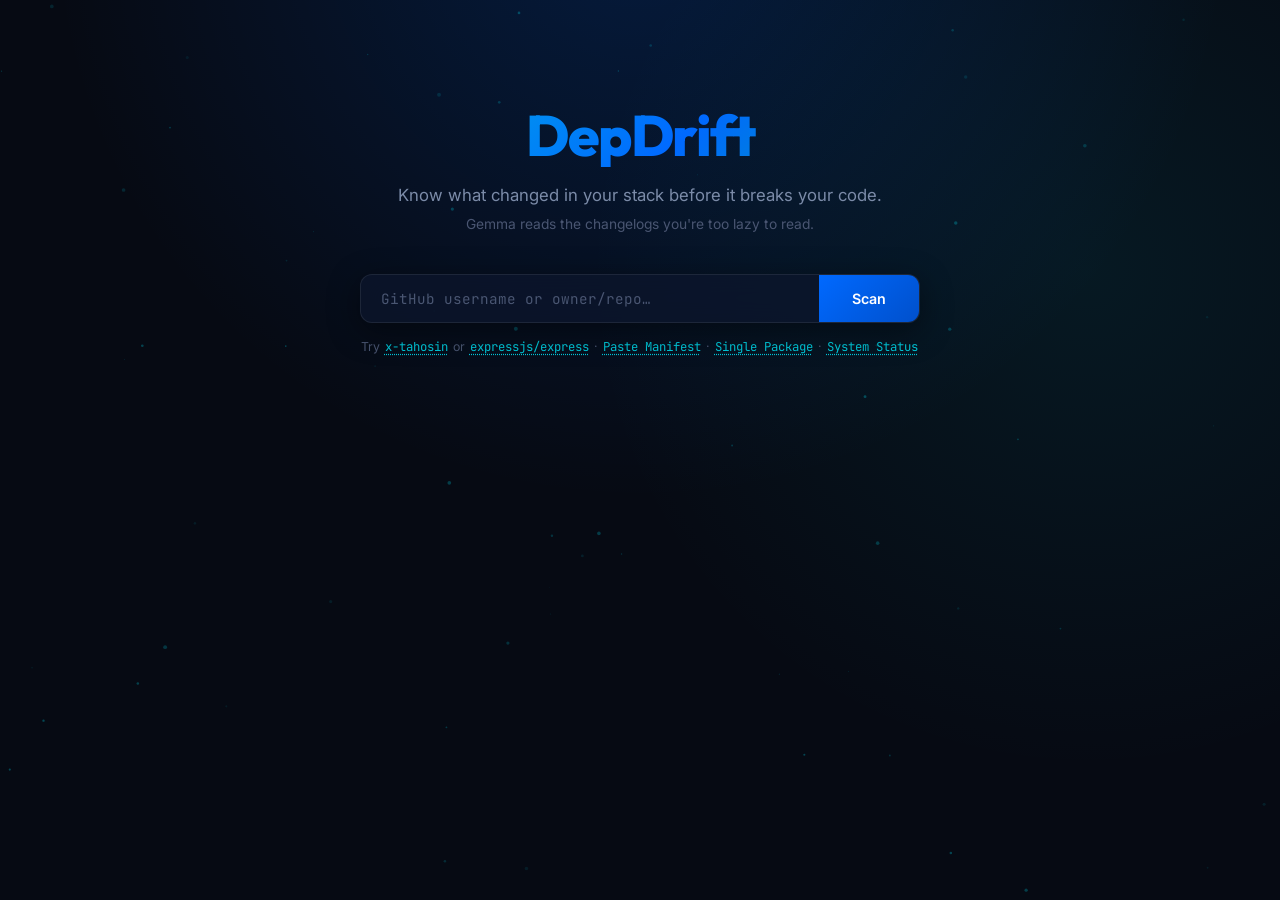
==== commit 7ea95d22: "style(hero): remove powered by badge and center DepDrift brand title" ====
--- a/index.html
+++ b/index.html
@@ -17,13 +17,7 @@
     <div class="container">
         <!-- Hero -->
         <header class="hero" id="hero">
-            <div class="hero__badge">
-                <span class="hero__badge-dot"></span>
-                <span>Powered by Gemma 4 + Browserbase</span>
-            </div>
-            <h1 class="hero__title">
-                <span class="hero__icon">🔄</span> DepDrift
-            </h1>
+            <h1 class="hero__title">DepDrift</h1>
             <p class="hero__subtitle">
                 Know what changed in your stack before it breaks your code.
                 <br>
--- a/static/style.css
+++ b/static/style.css
@@ -1,432 +1,594 @@
-/* DepDrift — Production Engineering Theme (Linear / Sentry Style) */
-
-:root {
-    --bg-base: #0B0F17;
-    --bg-surface: #111827;
-    --bg-card: #151D2F;
-    --bg-card-hover: #1A2438;
-    --bg-input: #0E1524;
-    --border-subtle: rgba(255, 255, 255, 0.08);
-    --border-card: #1F293D;
-    --border-hover: #334155;
-
-    --text-primary: #F8FAFC;
-    --text-secondary: #94A3B8;
-    --text-muted: #64748B;
-
-    --color-accent: #38BDF8;
-    --color-accent-glow: rgba(56, 189, 248, 0.15);
-    --color-critical: #EF4444;
-    --color-critical-bg: rgba(239, 68, 68, 0.12);
-    --color-breaking: #F59E0B;
-    --color-breaking-bg: rgba(245, 158, 11, 0.12);
-    --color-safe: #10B981;
-    --color-safe-bg: rgba(16, 185, 129, 0.12);
-    --color-current: #64748B;
-    --color-current-bg: rgba(100, 116, 139, 0.12);
-    --color-browserbase: #00D8F6;
-    --color-browserbase-bg: rgba(0, 216, 246, 0.12);
-
-    --font-sans: 'Inter', -apple-system, BlinkMacSystemFont, 'Segoe UI', Roboto, sans-serif;
-    --font-mono: 'JetBrains Mono', 'Fira Code', Menlo, Consolas, monospace;
-
-    --radius-sm: 6px;
-    --radius-md: 10px;
-    --radius-lg: 14px;
-    --radius-full: 9999px;
-
-    --shadow-card: 0 4px 20px -2px rgba(0, 0, 0, 0.4);
-    --shadow-glow: 0 0 25px rgba(56, 189, 248, 0.2);
-}
+/* DepDrift — Dark Ocean Theme
+   Uses glassmorphism, subtle glowing animations, and clean ocean palette. */
+
+/* ── Reset & Base ──────────────────────────────────────────────── */
 
 *, *::before, *::after {
-    box-sizing: border-box;
     margin: 0;
     padding: 0;
-}
-
-[hidden], .modal-backdrop[hidden], .tab-pane[hidden], [hidden="until-found"] {
+    box-sizing: border-box;
+}
+
+[hidden], .modal-backdrop[hidden] {
     display: none !important;
 }
 
+:root {
+    /* ocean palette */
+    --bg-deep:       #060a13;
+    --bg-primary:    #0a1020;
+    --bg-card:       rgba(13, 22, 45, 0.75);
+    --glass:         rgba(255, 255, 255, 0.04);
+    --glass-border:  rgba(255, 255, 255, 0.08);
+    --glass-hover:   rgba(255, 255, 255, 0.07);
+
+    /* text */
+    --text-primary:   #e8ecf4;
+    --text-secondary: #7b8ba8;
+    --text-muted:     #4a5672;
+
+    /* accents */
+    --accent:    #0069ff;
+    --cyan:      #00c9db;
+    --teal:      #00b386;
+
+    /* risk colors */
+    --critical:  #ff4757;
+    --breaking:  #ffa348;
+    --safe:      #2ed573;
+    --skip:      #596275;
+    --current:   #3d5a80;
+    --unknown:   #a55eea;
+
+    /* layout */
+    --max-width: 900px;
+    --radius:    12px;
+    --radius-sm: 8px;
+
+    /* typography */
+    --font-heading: 'Outfit', -apple-system, BlinkMacSystemFont, sans-serif;
+    --font-body:    'Inter', -apple-system, BlinkMacSystemFont, sans-serif;
+    --font-mono:    'JetBrains Mono', 'Fira Code', monospace;
+}
+
+html {
+    background: var(--bg-deep);
+    color: var(--text-primary);
+    font-family: var(--font-body);
+    font-size: 15px;
+    line-height: 1.6;
+    -webkit-font-smoothing: antialiased;
+}
+
 body {
-    background-color: var(--bg-base);
-    color: var(--text-primary);
-    font-family: var(--font-sans);
-    font-size: 14px;
-    line-height: 1.5;
     min-height: 100vh;
+    position: relative;
     overflow-x: hidden;
-    -webkit-font-smoothing: antialiased;
-}
-
-.ambient-canvas {
+    background: radial-gradient(circle at 50% -10%, rgba(0, 105, 255, 0.18), transparent 50%),
+                radial-gradient(circle at 85% 30%, rgba(0, 201, 219, 0.08), transparent 40%),
+                var(--bg-deep);
+}
+
+a {
+    color: var(--cyan);
+    text-decoration: none;
+}
+a:hover {
+    text-decoration: underline;
+}
+
+/* ── Particle Canvas ───────────────────────────────────────────── */
+
+#particles {
     position: fixed;
-    top: 0;
-    left: 0;
-    width: 100vw;
-    height: 100vh;
+    inset: 0;
+    z-index: 0;
     pointer-events: none;
-    z-index: 0;
-    opacity: 0.35;
-}
-
-.app-layout {
+    opacity: 0.55;
+}
+
+/* ── Container ─────────────────────────────────────────────────── */
+
+.container {
     position: relative;
     z-index: 1;
-    display: flex;
-    flex-direction: column;
-    min-height: 100vh;
-}
-
-/* ── Topbar ───────────────────────────────────────────────────────── */
-
-.topbar {
-    display: flex;
-    align-items: center;
-    justify-content: space-between;
-    padding: 0.75rem 2rem;
-    background: rgba(11, 15, 23, 0.85);
-    backdrop-filter: blur(12px);
-    border-bottom: 1px solid var(--border-subtle);
-    position: sticky;
-    top: 0;
-    z-index: 100;
-}
-
-.topbar__brand {
-    display: flex;
-    align-items: center;
-    gap: 0.75rem;
-}
-
-.brand-logo {
-    width: 34px;
-    height: 34px;
-    border-radius: var(--radius-sm);
-    background: linear-gradient(135deg, #0284C7, #38BDF8);
-    display: flex;
-    align-items: center;
-    justify-content: center;
-    color: #fff;
-    box-shadow: 0 2px 10px rgba(56, 189, 248, 0.3);
-}
-
-.brand-text {
-    display: flex;
-    align-items: baseline;
-    gap: 0.4rem;
-}
-
-.brand-name {
-    font-weight: 700;
-    font-size: 1.15rem;
-    letter-spacing: -0.02em;
-    color: #fff;
-}
-
-.brand-version {
-    font-size: 0.75rem;
-    font-family: var(--font-mono);
-    color: var(--text-muted);
-}
-
-.topbar__tabs {
-    display: flex;
-    gap: 0.25rem;
-    background: var(--bg-surface);
-    padding: 0.25rem;
-    border-radius: var(--radius-md);
-    border: 1px solid var(--border-subtle);
-}
-
-.nav-tab {
-    display: flex;
-    align-items: center;
-    gap: 0.5rem;
-    padding: 0.45rem 0.9rem;
+    max-width: var(--max-width);
+    margin: 0 auto;
+    padding: 56px 24px 80px;
+}
+
+/* ── Hero ──────────────────────────────────────────────────────── */
+
+.hero {
+    text-align: center;
+    padding: 48px 0 36px;
+    animation: fadeUp 0.8s ease-out both;
+}
+
+.hero__badge {
+    display: inline-flex;
+    align-items: center;
+    gap: 8px;
+    padding: 6px 18px;
+    border-radius: 100px;
+    background: var(--glass);
+    border: 1px solid var(--glass-border);
+    color: var(--text-secondary);
+    font-size: 12px;
+    font-weight: 500;
+    letter-spacing: 0.4px;
+    text-transform: uppercase;
+    margin-bottom: 24px;
+}
+
+.hero__badge-dot {
+    width: 6px;
+    height: 6px;
+    border-radius: 50%;
+    background: var(--teal);
+    box-shadow: 0 0 8px var(--teal);
+    animation: pulse 2s ease-in-out infinite;
+}
+
+.hero__title {
+    font-family: var(--font-heading);
+    font-size: clamp(2.4rem, 5.5vw, 3.8rem);
+    font-weight: 800;
+    letter-spacing: -1.5px;
+    line-height: 1.1;
+    background: linear-gradient(135deg, var(--cyan) 0%, var(--accent) 55%, var(--teal) 100%);
+    background-clip: text;
+    -webkit-background-clip: text;
+    color: transparent;
+    -webkit-text-fill-color: transparent;
+    margin-bottom: 14px;
+}
+
+.hero__icon {
+    display: inline-block;
+    animation: spinSlow 12s linear infinite;
+    -webkit-text-fill-color: initial;
+    filter: drop-shadow(0 0 10px rgba(0, 201, 219, 0.4));
+}
+
+.hero__subtitle {
+    color: var(--text-secondary);
+    font-size: 1.12rem;
+    max-width: 540px;
+    margin: 0 auto 36px;
+    line-height: 1.7;
+}
+
+.hero__sub-detail {
+    color: var(--text-muted);
+    font-size: 0.92rem;
+}
+
+/* ── Scan Form Capsule ─────────────────────────────────────────── */
+
+.scan-form {
+    max-width: 560px;
+    margin: 0 auto;
+}
+
+.scan-form__input-wrap {
+    display: flex;
+    align-items: stretch;
+    border-radius: var(--radius);
+    overflow: hidden;
+    border: 1px solid var(--glass-border);
+    background: var(--bg-card);
+    backdrop-filter: blur(16px);
+    transition: border-color 0.25s, box-shadow 0.25s;
+    box-shadow: 0 8px 32px rgba(0, 0, 0, 0.45);
+}
+
+.scan-form__input-wrap:focus-within {
+    border-color: var(--accent);
+    box-shadow: 0 0 24px rgba(0, 105, 255, 0.35);
+}
+
+.scan-form__input {
+    flex: 1;
+    min-width: 0;
     background: transparent;
     border: none;
-    border-radius: var(--radius-sm);
-    color: var(--text-secondary);
-    font-size: 0.825rem;
-    font-weight: 500;
-    font-family: var(--font-sans);
-    cursor: pointer;
-    transition: all 0.15s ease;
-}
-
-.nav-tab:hover {
+    padding: 14px 20px;
     color: var(--text-primary);
-    background: rgba(255, 255, 255, 0.04);
-}
-
-.nav-tab.active {
+    font-family: var(--font-mono);
+    font-size: 0.95rem;
+    outline: none;
+}
+
+.scan-form__input::placeholder {
+    color: var(--text-muted);
+}
+
+.scan-form__btn {
+    padding: 14px 28px;
+    background: linear-gradient(135deg, var(--accent), #0050cc);
     color: #fff;
-    background: var(--bg-card);
-    box-shadow: 0 1px 3px rgba(0, 0, 0, 0.3);
-}
-
-.topbar__status {
-    display: flex;
-    align-items: center;
-    gap: 0.5rem;
-    font-size: 0.775rem;
-    font-family: var(--font-mono);
-    color: var(--text-secondary);
-    background: var(--bg-surface);
-    padding: 0.35rem 0.75rem;
-    border-radius: var(--radius-full);
-    border: 1px solid var(--border-subtle);
-}
-
-.status-indicator {
-    width: 8px;
-    height: 8px;
-    border-radius: 50%;
-}
-
-.status-indicator--green {
-    background-color: var(--color-safe);
-    box-shadow: 0 0 8px var(--color-safe);
-}
-
-.status-indicator--gray {
-    background-color: var(--text-muted);
-}
-
-/* ── Main Content Layout ─────────────────────────────────────────── */
-
-.main-content {
-    flex: 1;
-    max-width: 1320px;
-    width: 100%;
-    margin: 0 auto;
-    padding: 2rem 2rem 4rem 2rem;
-}
-
-.tab-pane {
-    display: none;
-    animation: fadeIn 0.2s ease forwards;
-}
-
-.tab-pane.active {
-    display: block;
-}
-
-@keyframes fadeIn {
-    from { opacity: 0; transform: translateY(4px); }
-    to { opacity: 1; transform: translateY(0); }
-}
-
-.page-header {
-    display: flex;
-    align-items: flex-start;
-    justify-content: space-between;
-    margin-bottom: 1.75rem;
-}
-
-.page-title {
-    font-size: 1.65rem;
-    font-weight: 700;
-    letter-spacing: -0.03em;
-    color: #fff;
-    margin-bottom: 0.35rem;
-}
-
-.page-desc {
-    color: var(--text-secondary);
-    font-size: 0.925rem;
-    max-width: 800px;
-    line-height: 1.6;
-}
-
-/* ── Form Controls & Buttons ─────────────────────────────────────── */
-
-.scanner-card {
-    background: var(--bg-card);
-    border: 1px solid var(--border-card);
-    border-radius: var(--radius-lg);
-    padding: 1.75rem;
-    margin-bottom: 2rem;
-    box-shadow: var(--shadow-card);
-}
-
-.scan-bar {
-    display: flex;
-    gap: 0.75rem;
-}
-
-.input-with-icon {
-    position: relative;
-    flex: 1;
-}
-
-.input-icon {
-    position: absolute;
-    left: 1rem;
-    top: 50%;
-    transform: translateY(-50%);
-    color: var(--text-muted);
-    pointer-events: none;
-}
-
-.form-input, .form-select {
-    width: 100%;
-    background: var(--bg-input);
-    border: 1px solid var(--border-card);
-    border-radius: var(--radius-md);
-    padding: 0.75rem 1rem 0.75rem 2.75rem;
-    color: #fff;
-    font-family: var(--font-sans);
+    font-family: var(--font-body);
+    font-weight: 600;
     font-size: 0.95rem;
-    transition: all 0.15s ease;
-}
-
-.form-select {
-    padding-left: 1rem;
-}
-
-.form-input:focus, .form-select:focus, .manifest-textarea:focus {
-    outline: none;
-    border-color: var(--color-accent);
-    box-shadow: 0 0 0 3px var(--color-accent-glow);
-}
-
-.btn {
-    display: inline-flex;
-    align-items: center;
-    justify-content: center;
-    gap: 0.5rem;
-    padding: 0.75rem 1.4rem;
-    font-size: 0.9rem;
-    font-weight: 600;
-    font-family: var(--font-sans);
-    border-radius: var(--radius-md);
     border: none;
     cursor: pointer;
-    transition: all 0.15s ease;
+    transition: opacity 0.2s, transform 0.1s, box-shadow 0.2s;
+    min-width: 100px;
+    display: flex;
+    align-items: center;
+    justify-content: center;
+}
+
+.scan-form__btn:hover {
+    opacity: 0.92;
+    box-shadow: inset 0 0 12px rgba(255, 255, 255, 0.2);
+}
+
+.scan-form__btn:active {
+    transform: scale(0.98);
+}
+
+.scan-form__btn:disabled {
+    opacity: 0.55;
+    cursor: not-allowed;
+}
+
+.scan-form__hint {
+    margin-top: 14px;
+    font-size: 0.82rem;
+    color: var(--text-muted);
+    line-height: 1.6;
+}
+
+.link-btn {
+    background: none;
+    border: none;
+    color: var(--cyan);
+    cursor: pointer;
+    font-family: var(--font-mono);
+    font-size: 0.82rem;
+    padding: 0 2px;
+    text-decoration: underline;
+    text-decoration-style: dotted;
+    text-underline-offset: 3px;
+    transition: color 0.15s;
+}
+
+.link-btn:hover {
+    color: var(--text-primary);
+}
+
+/* ── Live Log Section ──────────────────────────────────────────── */
+
+.log-section {
+    animation: fadeUp 0.4s ease-out both;
+    margin: 24px 0;
+}
+
+.log-bar {
+    display: flex;
+    align-items: center;
+    gap: 12px;
+    padding: 14px 20px;
+    border-radius: var(--radius-sm);
+    background: var(--glass);
+    border: 1px solid var(--glass-border);
+    font-family: var(--font-mono);
+    font-size: 0.85rem;
+    color: var(--text-secondary);
+    overflow: hidden;
+    text-overflow: ellipsis;
     white-space: nowrap;
-}
-
-.btn--primary {
-    background: linear-gradient(135deg, #0284C7, #38BDF8);
+    box-shadow: 0 4px 16px rgba(0, 0, 0, 0.3);
+}
+
+/* ── Stats ─────────────────────────────────────────────────────── */
+
+.stats {
+    display: grid;
+    grid-template-columns: repeat(5, 1fr);
+    gap: 14px;
+    margin: 32px 0 24px;
+    animation: fadeUp 0.5s ease-out both;
+}
+
+@media (max-width: 820px) {
+    .stats { grid-template-columns: repeat(3, 1fr); }
+}
+
+@media (max-width: 520px) {
+    .stats { grid-template-columns: repeat(2, 1fr); }
+}
+
+.stat-card {
+    text-align: center;
+    padding: 22px 14px;
+    border-radius: var(--radius);
+    background: var(--bg-card);
+    border: 1px solid var(--glass-border);
+    backdrop-filter: blur(12px);
+    transition: transform 0.2s, border-color 0.2s;
+}
+
+.stat-card:hover {
+    transform: translateY(-2px);
+    border-color: rgba(255, 255, 255, 0.15);
+}
+
+.stat-card__number {
+    display: block;
+    font-family: var(--font-heading);
+    font-size: 2.2rem;
+    font-weight: 800;
+    letter-spacing: -1px;
+    color: var(--text-primary);
+    font-variant-numeric: tabular-nums;
+}
+
+.stat-card--warn .stat-card__number   { color: var(--breaking); }
+.stat-card--danger .stat-card__number { color: var(--critical); }
+.stat-card--bb .stat-card__number     { color: #f59e0b; }
+.stat-card--accent .stat-card__number { color: var(--cyan); }
+
+.stat-card__label {
+    display: block;
+    margin-top: 4px;
+    font-size: 0.75rem;
+    color: var(--text-muted);
+    text-transform: uppercase;
+    letter-spacing: 0.5px;
+    font-weight: 500;
+}
+
+/* ── Action Strip (Filter & Fast Actions) ───────────────────────── */
+
+.action-strip {
+    display: flex;
+    align-items: center;
+    justify-content: space-between;
+    gap: 12px;
+    margin-bottom: 24px;
+    flex-wrap: wrap;
+    animation: fadeUp 0.4s ease-out both;
+}
+
+.filter-pills {
+    display: flex;
+    gap: 6px;
+    flex-wrap: wrap;
+}
+
+.filter-pill {
+    background: var(--glass);
+    border: 1px solid var(--glass-border);
+    border-radius: 100px;
+    padding: 5px 14px;
+    font-size: 0.78rem;
+    font-family: var(--font-mono);
+    color: var(--text-secondary);
+    cursor: pointer;
+    transition: all 0.15s;
+}
+
+.filter-pill:hover {
+    color: var(--text-primary);
+    background: var(--glass-hover);
+}
+
+.filter-pill.active {
+    background: var(--accent);
     color: #fff;
-    box-shadow: 0 2px 10px rgba(56, 189, 248, 0.25);
-}
-
-.btn--primary:hover {
-    filter: brightness(1.1);
-    transform: translateY(-1px);
-}
-
-.btn--secondary {
-    background: #1E293B;
+    border-color: var(--accent);
+}
+
+.filter-pill--critical.active { background: var(--critical); border-color: var(--critical); }
+.filter-pill--breaking.active { background: var(--breaking); border-color: var(--breaking); }
+.filter-pill--safe.active     { background: var(--safe); border-color: var(--safe); }
+.filter-pill--current.active  { background: var(--current); border-color: var(--current); }
+
+.strip-actions {
+    display: flex;
+    gap: 8px;
+    flex-wrap: wrap;
+}
+
+.btn-action {
+    background: var(--glass);
+    border: 1px solid var(--glass-border);
+    border-radius: var(--radius-sm);
     color: var(--text-primary);
-    border: 1px solid var(--border-card);
-}
-
-.btn--secondary:hover {
-    background: #273549;
-    border-color: var(--text-muted);
-}
-
-.btn--outline {
-    background: transparent;
+    padding: 6px 14px;
+    font-size: 0.8rem;
+    font-family: var(--font-body);
+    font-weight: 500;
+    cursor: pointer;
+    transition: all 0.15s;
+}
+
+.btn-action:hover {
+    background: var(--glass-hover);
+    border-color: rgba(255, 255, 255, 0.2);
+}
+
+/* ── Results ───────────────────────────────────────────────────── */
+
+.results {
+    animation: fadeUp 0.5s ease-out both;
+}
+
+.repo-group {
+    margin-bottom: 32px;
+    animation: fadeUp 0.5s ease-out both;
+}
+
+.repo-group__header {
+    display: flex;
+    align-items: center;
+    gap: 10px;
+    padding: 14px 20px;
+    border-radius: var(--radius) var(--radius) 0 0;
+    background: var(--bg-card);
+    border: 1px solid var(--glass-border);
+    border-bottom: none;
+}
+
+.repo-group__name {
+    font-family: var(--font-mono);
+    font-size: 0.95rem;
+    font-weight: 600;
+    color: var(--text-primary);
+}
+
+.repo-group__name a { color: inherit; }
+.repo-group__name a:hover { color: var(--cyan); }
+
+.repo-group__stats {
+    margin-left: auto;
+    font-size: 0.78rem;
+    color: var(--text-muted);
+}
+
+/* Dependency card */
+.dep-card {
+    display: grid;
+    grid-template-columns: 1fr auto;
+    gap: 8px 16px;
+    padding: 16px 20px;
+    background: var(--glass);
+    border: 1px solid var(--glass-border);
+    border-top: none;
+    transition: background 0.2s, transform 0.1s;
+    animation: fadeIn 0.3s ease-out both;
+    cursor: pointer;
+}
+
+.dep-card:last-child {
+    border-radius: 0 0 var(--radius) var(--radius);
+}
+
+.dep-card:hover {
+    background: var(--glass-hover);
+}
+
+.dep-card__name {
+    font-family: var(--font-mono);
+    font-weight: 600;
+    font-size: 0.92rem;
+    color: #fff;
+}
+
+.dep-card__version {
+    font-family: var(--font-mono);
+    font-size: 0.82rem;
+    color: var(--text-muted);
+}
+
+.dep-card__version .arrow {
+    color: var(--text-muted);
+    margin: 0 4px;
+}
+
+.dep-card__version .latest {
     color: var(--text-secondary);
-    border: 1px solid var(--border-card);
-}
-
-.btn--outline:hover {
-    background: rgba(255, 255, 255, 0.05);
-    color: #fff;
-}
-
-.btn--sm {
-    padding: 0.4rem 0.8rem;
+}
+
+.dep-card__badge {
+    justify-self: end;
+    align-self: start;
+    padding: 3px 10px;
+    border-radius: 100px;
+    font-size: 0.7rem;
+    font-weight: 600;
+    letter-spacing: 0.5px;
+    text-transform: uppercase;
+}
+
+.dep-card__bb-tag {
+    grid-column: 1 / -1;
+    display: inline-flex;
+    align-items: center;
+    gap: 8px;
+    margin: 2px 0;
+}
+
+.bb-pill {
+    display: inline-flex;
+    align-items: center;
+    gap: 4px;
+    background: rgba(245, 158, 11, 0.15);
+    color: #f59e0b;
+    border: 1px solid rgba(245, 158, 11, 0.35);
+    padding: 2px 8px;
+    border-radius: 4px;
+    font-size: 0.72rem;
+    font-weight: 600;
+}
+
+.bb-session {
+    font-family: var(--font-mono);
+    font-size: 0.72rem;
+    color: var(--text-muted);
+}
+
+.dep-card__cve-banner {
+    grid-column: 1 / -1;
+    display: flex;
+    align-items: center;
+    gap: 6px;
+    background: rgba(255, 71, 87, 0.12);
+    border: 1px solid rgba(255, 71, 87, 0.3);
+    color: var(--critical);
+    font-size: 0.78rem;
+    padding: 4px 10px;
+    border-radius: 4px;
+    margin: 3px 0;
+}
+
+.dep-card__summary {
+    grid-column: 1 / -1;
+    font-size: 0.86rem;
+    color: var(--text-secondary);
+    line-height: 1.5;
+}
+
+.dep-card__action {
+    grid-column: 1 / -1;
     font-size: 0.8rem;
-}
-
-.quick-targets {
-    display: flex;
-    align-items: center;
-    gap: 0.5rem;
-    margin-top: 1rem;
-    flex-wrap: wrap;
-}
-
-.quick-targets__label {
-    font-size: 0.8rem;
-    color: var(--text-muted);
-}
-
-.chip-btn {
-    background: var(--bg-input);
-    border: 1px solid var(--border-subtle);
-    border-radius: var(--radius-full);
-    color: var(--text-secondary);
-    font-size: 0.775rem;
-    font-family: var(--font-mono);
-    padding: 0.25rem 0.65rem;
-    cursor: pointer;
-    transition: all 0.15s ease;
-}
-
-.chip-btn:hover {
-    color: var(--color-accent);
-    border-color: var(--color-accent);
-    background: rgba(56, 189, 248, 0.05);
-}
-
-/* ── Stream Progress ─────────────────────────────────────────────── */
-
-.stream-panel {
-    background: var(--bg-card);
-    border: 1px solid var(--border-card);
-    border-radius: var(--radius-lg);
-    padding: 1.25rem;
-    margin-bottom: 2rem;
-}
-
-.stream-panel__header {
-    display: flex;
-    align-items: center;
-    justify-content: space-between;
-    margin-bottom: 0.75rem;
-}
-
-.stream-panel__status {
-    display: flex;
-    align-items: center;
-    gap: 0.6rem;
-    font-size: 0.9rem;
-    font-weight: 500;
-    color: var(--text-primary);
-}
-
-.stream-log {
-    background: var(--bg-input);
-    border: 1px solid var(--border-subtle);
-    border-radius: var(--radius-md);
-    padding: 0.75rem 1rem;
-    font-family: var(--font-mono);
-    font-size: 0.8rem;
-    color: var(--text-secondary);
-    max-height: 120px;
-    overflow-y: auto;
-    display: flex;
-    flex-direction: column;
-    gap: 0.25rem;
-}
+    color: var(--text-muted);
+    font-style: italic;
+}
+
+/* risk badge colors */
+.badge--CRITICAL  { background: rgba(255, 71, 87, 0.15); color: var(--critical); border: 1px solid rgba(255, 71, 87, 0.3); }
+.badge--BREAKING  { background: rgba(255, 163, 72, 0.15); color: var(--breaking); border: 1px solid rgba(255, 163, 72, 0.3); }
+.badge--SAFE      { background: rgba(46, 213, 115, 0.12); color: var(--safe); border: 1px solid rgba(46, 213, 115, 0.25); }
+.badge--SKIP      { background: rgba(89, 98, 117, 0.15); color: var(--skip); border: 1px solid rgba(89, 98, 117, 0.3); }
+.badge--CURRENT   { background: rgba(61, 90, 128, 0.12); color: var(--current); border: 1px solid rgba(61, 90, 128, 0.25); }
+.badge--UNKNOWN   { background: rgba(165, 94, 234, 0.12); color: var(--unknown); border: 1px solid rgba(165, 94, 234, 0.25); }
+
+/* changelog link */
+.dep-card__link {
+    font-size: 0.78rem;
+    color: var(--cyan);
+    opacity: 0.75;
+    transition: opacity 0.2s;
+}
+
+.dep-card__link:hover {
+    opacity: 1;
+}
+
+/* ── Spinner ───────────────────────────────────────────────────── */
 
 .spinner {
     display: inline-block;
-    width: 16px;
-    height: 16px;
-    border: 2px solid rgba(255, 255, 255, 0.2);
+    width: 18px;
+    height: 18px;
+    border: 2px solid rgba(255, 255, 255, 0.15);
+    border-top-color: var(--cyan);
     border-radius: 50%;
-    border-top-color: var(--color-accent);
-    animation: spin 0.6s linear infinite;
+    animation: spin 0.8s linear infinite;
 }
 
 .spinner--sm {
@@ -435,714 +597,218 @@
     border-width: 2px;
 }
 
-@keyframes spin {
-    to { transform: rotate(360deg); }
-}
-
-/* ── Metrics Grid ────────────────────────────────────────────────── */
-
-.metrics-grid {
-    display: grid;
-    grid-template-columns: repeat(auto-fit, minmax(180px, 1fr));
-    gap: 1rem;
-    margin-bottom: 1.75rem;
-}
-
-.metric-card {
-    background: var(--bg-card);
-    border: 1px solid var(--border-card);
-    border-radius: var(--radius-md);
-    padding: 1.25rem;
-    position: relative;
-    overflow: hidden;
-}
-
-.metric-card::before {
-    content: '';
-    position: absolute;
-    top: 0;
-    left: 0;
-    width: 100%;
-    height: 3px;
-    background: var(--text-muted);
-}
-
-.metric-card--warning::before { background: var(--color-breaking); }
-.metric-card--danger::before { background: var(--color-critical); }
-.metric-card--breaking::before { background: #EC4899; }
-.metric-card--success::before { background: var(--color-safe); }
-.metric-card--browserbase::before { background: var(--color-browserbase); }
-
-.metric-card__header {
-    display: flex;
-    align-items: center;
-    justify-content: space-between;
-    margin-bottom: 0.5rem;
-    color: var(--text-muted);
-}
-
-.metric-card__label {
-    font-size: 0.8rem;
-    font-weight: 500;
-    text-transform: uppercase;
-    letter-spacing: 0.04em;
-}
-
-.metric-card__val {
-    font-size: 1.85rem;
-    font-weight: 700;
-    font-family: var(--font-mono);
-    color: #fff;
-    line-height: 1.1;
-    margin-bottom: 0.35rem;
-}
-
-.metric-card__sub {
-    font-size: 0.75rem;
-    color: var(--text-muted);
-}
-
-/* ── Toolbar & Filters ───────────────────────────────────────────── */
-
-.toolbar {
-    display: flex;
-    align-items: center;
-    justify-content: space-between;
-    gap: 1rem;
-    margin-bottom: 1.25rem;
-    flex-wrap: wrap;
-}
-
-.toolbar__filters {
-    display: flex;
-    gap: 0.4rem;
-    flex-wrap: wrap;
-}
-
-.filter-pill {
-    background: var(--bg-card);
-    border: 1px solid var(--border-card);
-    border-radius: var(--radius-full);
-    padding: 0.35rem 0.8rem;
-    font-size: 0.8rem;
-    font-weight: 500;
-    font-family: var(--font-sans);
-    color: var(--text-secondary);
-    cursor: pointer;
-    transition: all 0.15s ease;
-}
-
-.filter-pill:hover {
-    color: #fff;
-    border-color: var(--text-muted);
-}
-
-.filter-pill.active {
-    background: var(--bg-surface);
-    color: #fff;
-    border-color: var(--color-accent);
-}
-
-.filter-pill--critical.active { border-color: var(--color-critical); color: var(--color-critical); }
-.filter-pill--breaking.active { border-color: var(--color-breaking); color: var(--color-breaking); }
-.filter-pill--safe.active { border-color: var(--color-safe); color: var(--color-safe); }
-
-.toolbar__actions {
-    display: flex;
-    align-items: center;
-    gap: 0.6rem;
-}
-
-.search-input-wrap {
-    width: 200px;
-}
-
-.search-input {
-    width: 100%;
-    background: var(--bg-input);
-    border: 1px solid var(--border-card);
-    border-radius: var(--radius-md);
-    padding: 0.45rem 0.8rem;
-    color: #fff;
-    font-size: 0.825rem;
-}
-
-/* ── Results List & Cards ────────────────────────────────────────── */
-
-.results-table-container {
-    display: flex;
-    flex-direction: column;
-    gap: 1.5rem;
-}
-
-.repo-card {
-    background: var(--bg-card);
-    border: 1px solid var(--border-card);
-    border-radius: var(--radius-lg);
-    overflow: hidden;
-    box-shadow: var(--shadow-card);
-}
-
-.repo-card__header {
-    display: flex;
-    align-items: center;
-    justify-content: space-between;
-    padding: 1rem 1.5rem;
-    background: var(--bg-surface);
-    border-bottom: 1px solid var(--border-card);
-}
-
-.repo-card__title {
-    display: flex;
-    align-items: center;
-    gap: 0.6rem;
-    font-weight: 600;
-    font-size: 1.05rem;
-}
-
-.repo-card__title a {
-    color: #fff;
-    text-decoration: none;
-}
-
-.repo-card__title a:hover {
-    text-decoration: underline;
-    color: var(--color-accent);
-}
-
-.dep-row {
-    display: grid;
-    grid-template-columns: 240px 140px 100px 1fr 140px;
-    align-items: center;
-    gap: 1rem;
-    padding: 1rem 1.5rem;
-    border-bottom: 1px solid var(--border-subtle);
-    transition: background 0.15s ease;
-    cursor: pointer;
-}
-
-.dep-row:last-child {
-    border-bottom: none;
-}
-
-.dep-row:hover {
-    background: var(--bg-card-hover);
-}
-
-.dep-row__name {
-    font-weight: 600;
-    color: #fff;
-    font-family: var(--font-mono);
-    font-size: 0.9rem;
-    display: flex;
-    flex-direction: column;
-    gap: 0.2rem;
-}
-
-.dep-row__eco {
-    font-size: 0.7rem;
-    font-family: var(--font-sans);
-    color: var(--text-muted);
-    text-transform: uppercase;
-}
-
-.dep-row__version {
-    font-family: var(--font-mono);
-    font-size: 0.8rem;
-    color: var(--text-secondary);
-}
-
-.dep-row__version code {
-    background: var(--bg-input);
-    padding: 0.15rem 0.35rem;
-    border-radius: 4px;
-}
-
-.dep-row__version .latest {
-    color: var(--color-accent);
-}
-
-.badge {
-    display: inline-flex;
-    align-items: center;
-    justify-content: center;
-    padding: 0.2rem 0.6rem;
-    border-radius: var(--radius-sm);
-    font-size: 0.725rem;
-    font-weight: 700;
-    letter-spacing: 0.04em;
-    font-family: var(--font-mono);
-}
-
-.badge--CRITICAL { background: var(--color-critical-bg); color: var(--color-critical); border: 1px solid rgba(239, 68, 68, 0.3); }
-.badge--BREAKING { background: var(--color-breaking-bg); color: var(--color-breaking); border: 1px solid rgba(245, 158, 11, 0.3); }
-.badge--SAFE { background: var(--color-safe-bg); color: var(--color-safe); border: 1px solid rgba(16, 185, 129, 0.3); }
-.badge--CURRENT { background: var(--color-current-bg); color: var(--color-current); border: 1px solid rgba(100, 116, 139, 0.3); }
-.badge--SKIP { background: rgba(255, 255, 255, 0.05); color: var(--text-muted); }
-
-.dep-row__summary {
-    color: var(--text-secondary);
-    font-size: 0.85rem;
-    line-height: 1.4;
-    overflow: hidden;
-    text-overflow: ellipsis;
-    display: -webkit-box;
-    -webkit-line-clamp: 2;
-    -webkit-box-orient: vertical;
-}
-
-.dep-row__tags {
-    display: flex;
-    flex-direction: column;
-    align-items: flex-end;
-    gap: 0.35rem;
-}
-
-.bb-tag {
-    display: inline-flex;
-    align-items: center;
-    gap: 0.3rem;
-    background: var(--color-browserbase-bg);
-    color: var(--color-browserbase);
-    border: 1px solid rgba(0, 216, 246, 0.25);
-    border-radius: var(--radius-sm);
-    padding: 0.15rem 0.45rem;
-    font-size: 0.7rem;
-    font-family: var(--font-mono);
-}
-
-.cve-tag {
-    display: inline-flex;
-    align-items: center;
-    gap: 0.3rem;
-    background: var(--color-critical-bg);
-    color: var(--color-critical);
-    border: 1px solid rgba(239, 68, 68, 0.25);
-    border-radius: var(--radius-sm);
-    padding: 0.15rem 0.45rem;
-    font-size: 0.7rem;
-    font-family: var(--font-mono);
-}
-
-/* ── Manifest & Editor ───────────────────────────────────────────── */
-
-.manifest-card {
-    background: var(--bg-card);
-    border: 1px solid var(--border-card);
-    border-radius: var(--radius-lg);
-    padding: 1.75rem;
-    box-shadow: var(--shadow-card);
-}
-
-.manifest-toolbar {
-    display: flex;
-    align-items: center;
-    justify-content: space-between;
-    margin-bottom: 1rem;
-}
-
-.manifest-type-selector {
-    display: flex;
-    gap: 1.5rem;
-}
-
-.radio-label {
-    display: flex;
-    align-items: center;
-    gap: 0.4rem;
-    font-size: 0.85rem;
-    color: var(--text-secondary);
-    cursor: pointer;
-}
-
-.manifest-textarea {
-    width: 100%;
-    background: var(--bg-input);
-    border: 1px solid var(--border-card);
-    border-radius: var(--radius-md);
-    padding: 1rem;
-    color: #fff;
-    font-family: var(--font-mono);
-    font-size: 0.85rem;
-    line-height: 1.5;
-    resize: vertical;
-}
-
-.manifest-footer {
-    display: flex;
-    align-items: center;
-    justify-content: space-between;
-    margin-top: 1rem;
-    gap: 1rem;
-}
-
-.file-drop-zone {
-    flex: 1;
-    display: flex;
-    align-items: center;
-    justify-content: center;
-    gap: 0.6rem;
-    padding: 0.75rem;
-    border: 1px dashed var(--border-card);
-    border-radius: var(--radius-md);
-    color: var(--text-muted);
-    font-size: 0.85rem;
-    cursor: pointer;
-    transition: all 0.15s ease;
-}
-
-.file-drop-zone:hover {
-    border-color: var(--color-accent);
-    color: var(--color-accent);
-    background: rgba(56, 189, 248, 0.03);
-}
-
-/* ── Inspector ───────────────────────────────────────────────────── */
-
-.inspector-card {
-    background: var(--bg-card);
-    border: 1px solid var(--border-card);
-    border-radius: var(--radius-lg);
-    padding: 1.75rem;
-    margin-bottom: 2rem;
-    box-shadow: var(--shadow-card);
-}
-
-.form-row {
-    display: flex;
-    gap: 1rem;
-    margin-bottom: 1.25rem;
-    flex-wrap: wrap;
-}
-
-.form-group {
-    display: flex;
-    flex-direction: column;
-    gap: 0.4rem;
-}
-
-.flex-1 { flex: 1; }
-.flex-2 { flex: 2; }
-
-.form-label {
-    font-size: 0.8rem;
-    font-weight: 500;
-    color: var(--text-secondary);
-}
-
-.inspector-result-panel {
-    background: var(--bg-card);
-    border: 1px solid var(--border-card);
-    border-radius: var(--radius-lg);
-    padding: 1.75rem;
-    animation: fadeIn 0.2s ease forwards;
-}
-
-/* ── History Table ───────────────────────────────────────────────── */
-
-.history-card {
-    background: var(--bg-card);
-    border: 1px solid var(--border-card);
-    border-radius: var(--radius-lg);
-    overflow: hidden;
-    box-shadow: var(--shadow-card);
-}
-
-.data-table {
-    width: 100%;
-    border-collapse: collapse;
-    font-size: 0.875rem;
-}
-
-.data-table th {
-    text-align: left;
-    padding: 0.85rem 1.25rem;
-    background: var(--bg-surface);
-    color: var(--text-muted);
-    font-weight: 500;
-    font-size: 0.775rem;
-    text-transform: uppercase;
-    letter-spacing: 0.04em;
-    border-bottom: 1px solid var(--border-card);
-}
-
-.data-table td {
-    padding: 0.85rem 1.25rem;
-    border-bottom: 1px solid var(--border-subtle);
-    color: var(--text-primary);
-}
-
-.data-table tr:hover td {
-    background: var(--bg-card-hover);
-}
-
-.text-center { text-align: center; }
-.text-muted { color: var(--text-muted); }
-
-/* ── Diagnostics Grid ────────────────────────────────────────────── */
-
-.diagnostics-grid {
-    display: grid;
-    grid-template-columns: repeat(auto-fit, minmax(280px, 1fr));
-    gap: 1.25rem;
-}
-
-.diag-card {
-    background: var(--bg-card);
-    border: 1px solid var(--border-card);
-    border-radius: var(--radius-lg);
-    padding: 1.5rem;
-}
-
-.diag-card__header {
-    display: flex;
-    align-items: center;
-    justify-content: space-between;
-    margin-bottom: 1rem;
-}
-
-.diag-card__title {
-    font-weight: 600;
-    font-size: 1rem;
-    color: #fff;
-}
-
-.diag-card__body {
-    font-family: var(--font-mono);
-    font-size: 0.825rem;
-    color: var(--text-secondary);
-    line-height: 1.6;
-}
-
-/* ── Modal & Drawer ──────────────────────────────────────────────── */
+/* ── Modal Dialogs ─────────────────────────────────────────────── */
 
 .modal-backdrop {
     position: fixed;
-    top: 0;
-    left: 0;
-    width: 100vw;
-    height: 100vh;
-    background: rgba(0, 0, 0, 0.7);
-    backdrop-filter: blur(8px);
-    z-index: 200;
+    inset: 0;
+    background: rgba(4, 8, 18, 0.82);
+    backdrop-filter: blur(14px);
+    z-index: 1000;
+    align-items: center;
+    justify-content: center;
+    padding: 20px;
 }
 
 .modal-backdrop:not([hidden]) {
     display: flex;
-    align-items: center;
-    justify-content: center;
 }
 
 .modal-card {
-    background: var(--bg-card);
-    border: 1px solid var(--border-card);
-    border-radius: var(--radius-lg);
-    width: 90%;
-    max-width: 680px;
+    background: #0a1122;
+    border: 1px solid var(--glass-border);
+    border-radius: var(--radius);
+    padding: 24px;
+    width: 100%;
+    max-width: 580px;
     max-height: 85vh;
     overflow-y: auto;
-    box-shadow: 0 10px 40px rgba(0, 0, 0, 0.6);
-    display: flex;
-    flex-direction: column;
+    box-shadow: 0 16px 48px rgba(0, 0, 0, 0.75);
+    animation: fadeUp 0.3s ease-out both;
+}
+
+.modal-card--lg {
+    max-width: 720px;
 }
 
 .modal-header {
     display: flex;
     align-items: center;
     justify-content: space-between;
-    padding: 1.25rem 1.5rem;
-    border-bottom: 1px solid var(--border-card);
-}
-
-.modal-title-group {
-    display: flex;
-    align-items: center;
-    gap: 0.75rem;
+    margin-bottom: 16px;
+    border-bottom: 1px solid var(--glass-border);
+    padding-bottom: 12px;
 }
 
 .modal-title {
-    font-size: 1.3rem;
-    font-weight: 700;
-    font-family: var(--font-mono);
-    color: #fff;
-}
-
-.btn-close {
-    background: transparent;
-    border: none;
-    color: var(--text-muted);
-    font-size: 1.5rem;
-    cursor: pointer;
-    line-height: 1;
-}
-
-.btn-close:hover {
-    color: #fff;
-}
-
-.modal-body {
-    padding: 1.5rem;
-    display: flex;
-    flex-direction: column;
-    gap: 1.25rem;
-}
-
-.modal-section-title {
-    font-size: 0.8rem;
-    font-weight: 600;
-    text-transform: uppercase;
-    color: var(--text-muted);
-    letter-spacing: 0.05em;
-    margin-bottom: 0.4rem;
-}
-
-.command-box {
-    display: flex;
-    align-items: center;
-    justify-content: space-between;
-    background: var(--bg-input);
-    border: 1px solid var(--border-subtle);
-    border-radius: var(--radius-sm);
-    padding: 0.6rem 0.8rem;
-    font-family: var(--font-mono);
-    font-size: 0.85rem;
-    color: var(--color-accent);
-}
-
-.copy-btn {
-    background: transparent;
-    border: none;
-    color: var(--text-muted);
-    cursor: pointer;
-    font-size: 0.75rem;
-    font-family: var(--font-sans);
-}
-
-.copy-btn:hover {
-    color: #fff;
-}
-
-/* ── Toast ───────────────────────────────────────────────────────── */
-
-.toast-container {
-    position: fixed;
-    bottom: 2rem;
-    right: 2rem;
-    z-index: 300;
-    display: flex;
-    flex-direction: column;
-    gap: 0.5rem;
-}
-
-.toast {
-    background: var(--bg-surface);
-    border: 1px solid var(--border-card);
-    border-radius: var(--radius-md);
-    padding: 0.75rem 1.25rem;
-    color: #fff;
-    font-size: 0.875rem;
-    box-shadow: 0 4px 15px rgba(0, 0, 0, 0.5);
-    animation: slideIn 0.2s ease forwards;
-}
-
-@keyframes slideIn {
-    from { transform: translateX(100%); opacity: 0; }
-    to { transform: translateX(0); opacity: 1; }
-}
-
-/* ── Dropdown ────────────────────────────────────────────────────── */
-
-.dropdown {
-    position: relative;
-}
-
-.dropdown-menu {
-    position: absolute;
-    right: 0;
-    top: calc(100% + 6px);
-    background: var(--bg-surface);
-    border: 1px solid var(--border-card);
-    border-radius: var(--radius-md);
-    padding: 0.35rem;
-    min-width: 200px;
-    box-shadow: 0 10px 25px rgba(0, 0, 0, 0.5);
-    z-index: 100;
-    display: flex;
-    flex-direction: column;
-    gap: 0.2rem;
-}
-
-.dropdown-item {
-    display: flex;
-    align-items: center;
-    gap: 0.6rem;
-    padding: 0.55rem 0.8rem;
-    background: transparent;
-    border: none;
-    border-radius: var(--radius-sm);
-    color: var(--text-secondary);
-    font-size: 0.825rem;
-    font-family: var(--font-sans);
-    cursor: pointer;
-    text-align: left;
-    transition: all 0.15s ease;
-}
-
-.dropdown-item:hover {
-    background: var(--bg-card);
-    color: #fff;
-}
-
-/* ── Docs Content ────────────────────────────────────────────────── */
-
-.docs-content {
-    display: flex;
-    flex-direction: column;
-    gap: 1.5rem;
-}
-
-.doc-card {
-    background: var(--bg-card);
-    border: 1px solid var(--border-card);
-    border-radius: var(--radius-lg);
-    padding: 1.75rem;
-}
-
-.doc-card h2 {
+    font-family: var(--font-heading);
     font-size: 1.25rem;
     font-weight: 700;
     color: #fff;
-    margin-bottom: 0.85rem;
-}
-
-.doc-card p {
+}
+
+.btn-close {
+    background: none;
+    border: none;
+    color: var(--text-muted);
+    font-size: 1.5rem;
+    line-height: 1;
+    cursor: pointer;
+    transition: color 0.15s;
+    padding: 0 4px;
+}
+
+.btn-close:hover {
+    color: #fff;
+}
+
+.modal-desc {
+    font-size: 0.86rem;
     color: var(--text-secondary);
-    line-height: 1.6;
-    margin-bottom: 0.75rem;
-}
-
-.risk-legend {
+    margin-bottom: 14px;
+    line-height: 1.5;
+}
+
+.manifest-textarea {
+    width: 100%;
+    background: rgba(0, 0, 0, 0.45);
+    border: 1px solid var(--glass-border);
+    border-radius: var(--radius-sm);
+    color: #fff;
+    font-family: var(--font-mono);
+    font-size: 0.85rem;
+    padding: 12px;
+    outline: none;
+    resize: vertical;
+}
+
+.manifest-textarea:focus {
+    border-color: var(--accent);
+}
+
+.modal-actions {
+    display: flex;
+    justify-content: flex-end;
+    gap: 10px;
+    margin-top: 16px;
+}
+
+.inspect-grid {
+    display: grid;
+    grid-template-columns: 2fr 1fr 1fr;
+    gap: 10px;
+}
+
+@media (max-width: 560px) {
+    .inspect-grid { grid-template-columns: 1fr; }
+}
+
+.form-group label {
+    display: block;
+    font-size: 0.75rem;
+    color: var(--text-muted);
+    margin-bottom: 4px;
+    text-transform: uppercase;
+    font-weight: 500;
+}
+
+.modal-input {
+    width: 100%;
+    background: rgba(0, 0, 0, 0.45);
+    border: 1px solid var(--glass-border);
+    border-radius: var(--radius-sm);
+    color: #fff;
+    font-family: var(--font-mono);
+    font-size: 0.88rem;
+    padding: 9px 12px;
+    outline: none;
+}
+
+.modal-input:focus {
+    border-color: var(--accent);
+}
+
+.single-result-box {
+    margin-top: 18px;
+    padding: 16px;
+    background: rgba(0, 0, 0, 0.35);
+    border: 1px solid var(--glass-border);
+    border-radius: var(--radius-sm);
+    font-size: 0.85rem;
+}
+
+.diag-item {
+    display: flex;
+    align-items: center;
+    justify-content: space-between;
+    padding: 10px 14px;
+    background: rgba(255, 255, 255, 0.03);
+    border-radius: 6px;
+    margin-bottom: 8px;
+    font-size: 0.85rem;
+}
+
+.diag-status--ok { color: var(--safe); font-weight: 600; }
+.diag-status--warn { color: var(--breaking); font-weight: 600; }
+
+/* ── Toast ─────────────────────────────────────────────────────── */
+
+.toast-container {
+    position: fixed;
+    bottom: 24px;
+    right: 24px;
+    z-index: 1200;
     display: flex;
     flex-direction: column;
-    gap: 0.85rem;
-    margin-top: 1rem;
-}
-
-.risk-legend__item {
-    display: flex;
-    align-items: flex-start;
-    gap: 1rem;
-    font-size: 0.875rem;
-    color: var(--text-secondary);
-}
-
-.code-block {
-    background: var(--bg-input);
-    border: 1px solid var(--border-subtle);
-    border-radius: var(--radius-md);
-    padding: 1rem;
-    font-family: var(--font-mono);
-    font-size: 0.825rem;
-    color: var(--color-accent);
-    overflow-x: auto;
-}
+    gap: 8px;
+}
+
+.toast {
+    background: #0d162d;
+    border: 1px solid var(--cyan);
+    color: #fff;
+    padding: 10px 18px;
+    border-radius: var(--radius-sm);
+    font-size: 0.85rem;
+    box-shadow: 0 8px 24px rgba(0, 0, 0, 0.6);
+    animation: fadeIn 0.2s ease-out both;
+}
+
+/* ── Footer ────────────────────────────────────────────────────── */
+
+.footer {
+    margin-top: 48px;
+    padding: 24px;
+    text-align: center;
+    font-size: 0.82rem;
+    color: var(--text-muted);
+    border-top: 1px solid var(--glass-border);
+    animation: fadeUp 0.5s ease-out both;
+}
+
+.footer a { color: var(--cyan); }
+
+/* ── Animations ────────────────────────────────────────────────── */
+
+@keyframes fadeUp {
+    from { opacity: 0; transform: translateY(16px); }
+    to   { opacity: 1; transform: translateY(0); }
+}
+
+@keyframes fadeIn {
+    from { opacity: 0; }
+    to   { opacity: 1; }
+}
+
+@keyframes spin {
+    to { transform: rotate(360deg); }
+}
+
+@keyframes spinSlow {
+    to { transform: rotate(360deg); }
+}
+
+@keyframes pulse {
+    0%, 100% { opacity: 1; box-shadow: 0 0 8px var(--teal); }
+    50%      { opacity: 0.4; box-shadow: 0 0 4px var(--teal); }
+}
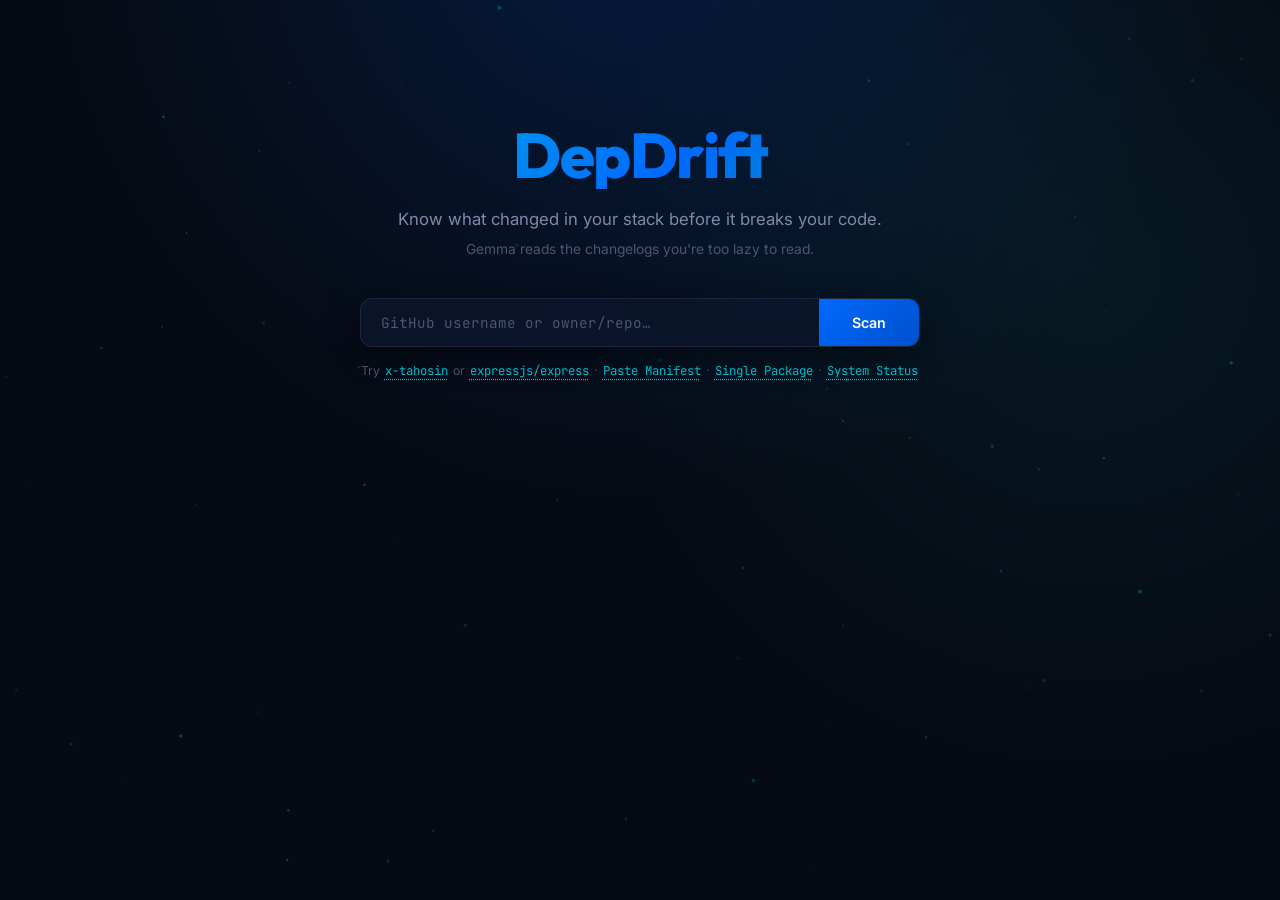
==== commit e2260d40: "docs(readme): add high-res screenshots, architecture diagram, and feature breakdown" ====
--- a/index.html
+++ b/index.html
@@ -131,7 +131,12 @@
             </div>
             <div class="modal-body">
                 <p class="modal-desc">Paste your <code>package.json</code> or <code>requirements.txt</code> directly without connecting to GitHub.</p>
-                <textarea id="manifestInputArea" class="manifest-textarea" rows="8" placeholder='{\n  "dependencies": {\n    "express": "^4.21.0",\n    "dotenv": "^16.4.5"\n  }\n}'></textarea>
+                <textarea id="manifestInputArea" class="manifest-textarea" rows="8" placeholder='{
+  "dependencies": {
+    "express": "^4.21.0",
+    "dotenv": "^16.4.5"
+  }
+}'></textarea>
                 <div class="modal-actions">
                     <button type="button" class="btn-action" id="btnLoadSampleManifest">Load Sample</button>
                     <button type="button" class="scan-form__btn" id="btnSubmitManifest">Audit Manifest</button>
--- a/static/style.css
+++ b/static/style.css
@@ -101,38 +101,13 @@
 
 .hero {
     text-align: center;
-    padding: 48px 0 36px;
+    padding: 64px 0 36px;
     animation: fadeUp 0.8s ease-out both;
-}
-
-.hero__badge {
-    display: inline-flex;
-    align-items: center;
-    gap: 8px;
-    padding: 6px 18px;
-    border-radius: 100px;
-    background: var(--glass);
-    border: 1px solid var(--glass-border);
-    color: var(--text-secondary);
-    font-size: 12px;
-    font-weight: 500;
-    letter-spacing: 0.4px;
-    text-transform: uppercase;
-    margin-bottom: 24px;
-}
-
-.hero__badge-dot {
-    width: 6px;
-    height: 6px;
-    border-radius: 50%;
-    background: var(--teal);
-    box-shadow: 0 0 8px var(--teal);
-    animation: pulse 2s ease-in-out infinite;
 }
 
 .hero__title {
     font-family: var(--font-heading);
-    font-size: clamp(2.4rem, 5.5vw, 3.8rem);
+    font-size: clamp(2.8rem, 6vw, 4.2rem);
     font-weight: 800;
     letter-spacing: -1.5px;
     line-height: 1.1;
@@ -141,7 +116,9 @@
     -webkit-background-clip: text;
     color: transparent;
     -webkit-text-fill-color: transparent;
-    margin-bottom: 14px;
+    margin: 0 auto 16px;
+    text-align: center;
+    display: block;
 }
 
 .hero__icon {
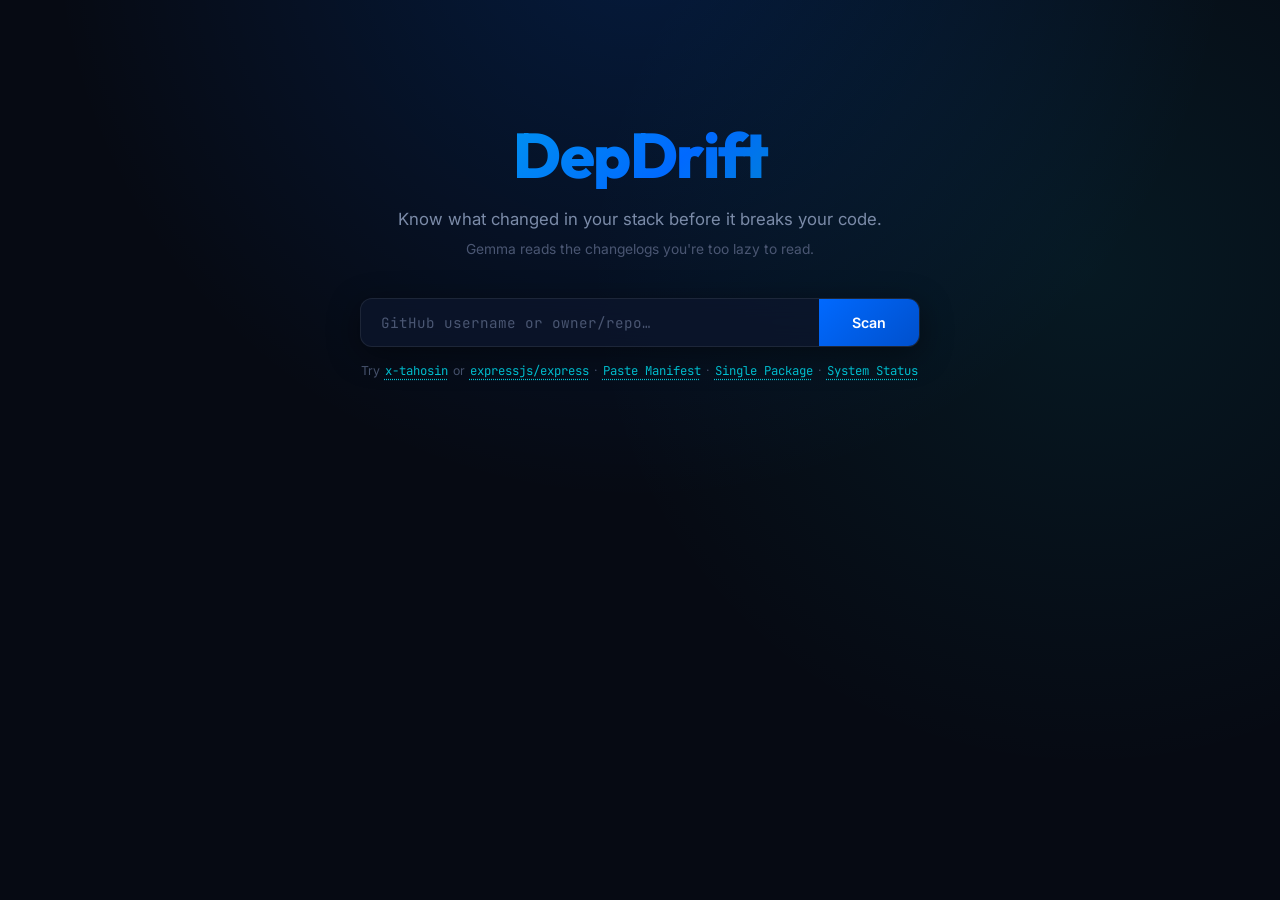
==== commit b41368dd: "fix(gh-pages): fix relative paths for style.css and app.js and add client simulation for all modals" ====
--- a/index.html
+++ b/index.html
@@ -8,7 +8,7 @@
     <link rel="preconnect" href="https://fonts.googleapis.com">
     <link rel="preconnect" href="https://fonts.gstatic.com" crossorigin>
     <link href="https://fonts.googleapis.com/css2?family=Inter:wght@400;500;600;700&family=JetBrains+Mono:wght@400;500;600&family=Outfit:wght@500;600;700;800&display=swap" rel="stylesheet">
-    <link rel="stylesheet" href="/static/style.css">
+    <link rel="stylesheet" href="./style.css">
 </head>
 <body>
     <!-- Ambient particle canvas -->
@@ -209,6 +209,6 @@
     <!-- Toast Notification -->
     <div class="toast-container" id="toastContainer"></div>
 
-    <script src="/static/app.js"></script>
+    <script src="./app.js"></script>
 </body>
 </html>
--- a/style.css
+++ b/style.css
@@ -0,0 +1,791 @@
+/* DepDrift — Dark Ocean Theme
+   Uses glassmorphism, subtle glowing animations, and clean ocean palette. */
+
+/* ── Reset & Base ──────────────────────────────────────────────── */
+
+*, *::before, *::after {
+    margin: 0;
+    padding: 0;
+    box-sizing: border-box;
+}
+
+[hidden], .modal-backdrop[hidden] {
+    display: none !important;
+}
+
+:root {
+    /* ocean palette */
+    --bg-deep:       #060a13;
+    --bg-primary:    #0a1020;
+    --bg-card:       rgba(13, 22, 45, 0.75);
+    --glass:         rgba(255, 255, 255, 0.04);
+    --glass-border:  rgba(255, 255, 255, 0.08);
+    --glass-hover:   rgba(255, 255, 255, 0.07);
+
+    /* text */
+    --text-primary:   #e8ecf4;
+    --text-secondary: #7b8ba8;
+    --text-muted:     #4a5672;
+
+    /* accents */
+    --accent:    #0069ff;
+    --cyan:      #00c9db;
+    --teal:      #00b386;
+
+    /* risk colors */
+    --critical:  #ff4757;
+    --breaking:  #ffa348;
+    --safe:      #2ed573;
+    --skip:      #596275;
+    --current:   #3d5a80;
+    --unknown:   #a55eea;
+
+    /* layout */
+    --max-width: 900px;
+    --radius:    12px;
+    --radius-sm: 8px;
+
+    /* typography */
+    --font-heading: 'Outfit', -apple-system, BlinkMacSystemFont, sans-serif;
+    --font-body:    'Inter', -apple-system, BlinkMacSystemFont, sans-serif;
+    --font-mono:    'JetBrains Mono', 'Fira Code', monospace;
+}
+
+html {
+    background: var(--bg-deep);
+    color: var(--text-primary);
+    font-family: var(--font-body);
+    font-size: 15px;
+    line-height: 1.6;
+    -webkit-font-smoothing: antialiased;
+}
+
+body {
+    min-height: 100vh;
+    position: relative;
+    overflow-x: hidden;
+    background: radial-gradient(circle at 50% -10%, rgba(0, 105, 255, 0.18), transparent 50%),
+                radial-gradient(circle at 85% 30%, rgba(0, 201, 219, 0.08), transparent 40%),
+                var(--bg-deep);
+}
+
+a {
+    color: var(--cyan);
+    text-decoration: none;
+}
+a:hover {
+    text-decoration: underline;
+}
+
+/* ── Particle Canvas ───────────────────────────────────────────── */
+
+#particles {
+    position: fixed;
+    inset: 0;
+    z-index: 0;
+    pointer-events: none;
+    opacity: 0.55;
+}
+
+/* ── Container ─────────────────────────────────────────────────── */
+
+.container {
+    position: relative;
+    z-index: 1;
+    max-width: var(--max-width);
+    margin: 0 auto;
+    padding: 56px 24px 80px;
+}
+
+/* ── Hero ──────────────────────────────────────────────────────── */
+
+.hero {
+    text-align: center;
+    padding: 64px 0 36px;
+    animation: fadeUp 0.8s ease-out both;
+}
+
+.hero__title {
+    font-family: var(--font-heading);
+    font-size: clamp(2.8rem, 6vw, 4.2rem);
+    font-weight: 800;
+    letter-spacing: -1.5px;
+    line-height: 1.1;
+    background: linear-gradient(135deg, var(--cyan) 0%, var(--accent) 55%, var(--teal) 100%);
+    background-clip: text;
+    -webkit-background-clip: text;
+    color: transparent;
+    -webkit-text-fill-color: transparent;
+    margin: 0 auto 16px;
+    text-align: center;
+    display: block;
+}
+
+.hero__icon {
+    display: inline-block;
+    animation: spinSlow 12s linear infinite;
+    -webkit-text-fill-color: initial;
+    filter: drop-shadow(0 0 10px rgba(0, 201, 219, 0.4));
+}
+
+.hero__subtitle {
+    color: var(--text-secondary);
+    font-size: 1.12rem;
+    max-width: 540px;
+    margin: 0 auto 36px;
+    line-height: 1.7;
+}
+
+.hero__sub-detail {
+    color: var(--text-muted);
+    font-size: 0.92rem;
+}
+
+/* ── Scan Form Capsule ─────────────────────────────────────────── */
+
+.scan-form {
+    max-width: 560px;
+    margin: 0 auto;
+}
+
+.scan-form__input-wrap {
+    display: flex;
+    align-items: stretch;
+    border-radius: var(--radius);
+    overflow: hidden;
+    border: 1px solid var(--glass-border);
+    background: var(--bg-card);
+    backdrop-filter: blur(16px);
+    transition: border-color 0.25s, box-shadow 0.25s;
+    box-shadow: 0 8px 32px rgba(0, 0, 0, 0.45);
+}
+
+.scan-form__input-wrap:focus-within {
+    border-color: var(--accent);
+    box-shadow: 0 0 24px rgba(0, 105, 255, 0.35);
+}
+
+.scan-form__input {
+    flex: 1;
+    min-width: 0;
+    background: transparent;
+    border: none;
+    padding: 14px 20px;
+    color: var(--text-primary);
+    font-family: var(--font-mono);
+    font-size: 0.95rem;
+    outline: none;
+}
+
+.scan-form__input::placeholder {
+    color: var(--text-muted);
+}
+
+.scan-form__btn {
+    padding: 14px 28px;
+    background: linear-gradient(135deg, var(--accent), #0050cc);
+    color: #fff;
+    font-family: var(--font-body);
+    font-weight: 600;
+    font-size: 0.95rem;
+    border: none;
+    cursor: pointer;
+    transition: opacity 0.2s, transform 0.1s, box-shadow 0.2s;
+    min-width: 100px;
+    display: flex;
+    align-items: center;
+    justify-content: center;
+}
+
+.scan-form__btn:hover {
+    opacity: 0.92;
+    box-shadow: inset 0 0 12px rgba(255, 255, 255, 0.2);
+}
+
+.scan-form__btn:active {
+    transform: scale(0.98);
+}
+
+.scan-form__btn:disabled {
+    opacity: 0.55;
+    cursor: not-allowed;
+}
+
+.scan-form__hint {
+    margin-top: 14px;
+    font-size: 0.82rem;
+    color: var(--text-muted);
+    line-height: 1.6;
+}
+
+.link-btn {
+    background: none;
+    border: none;
+    color: var(--cyan);
+    cursor: pointer;
+    font-family: var(--font-mono);
+    font-size: 0.82rem;
+    padding: 0 2px;
+    text-decoration: underline;
+    text-decoration-style: dotted;
+    text-underline-offset: 3px;
+    transition: color 0.15s;
+}
+
+.link-btn:hover {
+    color: var(--text-primary);
+}
+
+/* ── Live Log Section ──────────────────────────────────────────── */
+
+.log-section {
+    animation: fadeUp 0.4s ease-out both;
+    margin: 24px 0;
+}
+
+.log-bar {
+    display: flex;
+    align-items: center;
+    gap: 12px;
+    padding: 14px 20px;
+    border-radius: var(--radius-sm);
+    background: var(--glass);
+    border: 1px solid var(--glass-border);
+    font-family: var(--font-mono);
+    font-size: 0.85rem;
+    color: var(--text-secondary);
+    overflow: hidden;
+    text-overflow: ellipsis;
+    white-space: nowrap;
+    box-shadow: 0 4px 16px rgba(0, 0, 0, 0.3);
+}
+
+/* ── Stats ─────────────────────────────────────────────────────── */
+
+.stats {
+    display: grid;
+    grid-template-columns: repeat(5, 1fr);
+    gap: 14px;
+    margin: 32px 0 24px;
+    animation: fadeUp 0.5s ease-out both;
+}
+
+@media (max-width: 820px) {
+    .stats { grid-template-columns: repeat(3, 1fr); }
+}
+
+@media (max-width: 520px) {
+    .stats { grid-template-columns: repeat(2, 1fr); }
+}
+
+.stat-card {
+    text-align: center;
+    padding: 22px 14px;
+    border-radius: var(--radius);
+    background: var(--bg-card);
+    border: 1px solid var(--glass-border);
+    backdrop-filter: blur(12px);
+    transition: transform 0.2s, border-color 0.2s;
+}
+
+.stat-card:hover {
+    transform: translateY(-2px);
+    border-color: rgba(255, 255, 255, 0.15);
+}
+
+.stat-card__number {
+    display: block;
+    font-family: var(--font-heading);
+    font-size: 2.2rem;
+    font-weight: 800;
+    letter-spacing: -1px;
+    color: var(--text-primary);
+    font-variant-numeric: tabular-nums;
+}
+
+.stat-card--warn .stat-card__number   { color: var(--breaking); }
+.stat-card--danger .stat-card__number { color: var(--critical); }
+.stat-card--bb .stat-card__number     { color: #f59e0b; }
+.stat-card--accent .stat-card__number { color: var(--cyan); }
+
+.stat-card__label {
+    display: block;
+    margin-top: 4px;
+    font-size: 0.75rem;
+    color: var(--text-muted);
+    text-transform: uppercase;
+    letter-spacing: 0.5px;
+    font-weight: 500;
+}
+
+/* ── Action Strip (Filter & Fast Actions) ───────────────────────── */
+
+.action-strip {
+    display: flex;
+    align-items: center;
+    justify-content: space-between;
+    gap: 12px;
+    margin-bottom: 24px;
+    flex-wrap: wrap;
+    animation: fadeUp 0.4s ease-out both;
+}
+
+.filter-pills {
+    display: flex;
+    gap: 6px;
+    flex-wrap: wrap;
+}
+
+.filter-pill {
+    background: var(--glass);
+    border: 1px solid var(--glass-border);
+    border-radius: 100px;
+    padding: 5px 14px;
+    font-size: 0.78rem;
+    font-family: var(--font-mono);
+    color: var(--text-secondary);
+    cursor: pointer;
+    transition: all 0.15s;
+}
+
+.filter-pill:hover {
+    color: var(--text-primary);
+    background: var(--glass-hover);
+}
+
+.filter-pill.active {
+    background: var(--accent);
+    color: #fff;
+    border-color: var(--accent);
+}
+
+.filter-pill--critical.active { background: var(--critical); border-color: var(--critical); }
+.filter-pill--breaking.active { background: var(--breaking); border-color: var(--breaking); }
+.filter-pill--safe.active     { background: var(--safe); border-color: var(--safe); }
+.filter-pill--current.active  { background: var(--current); border-color: var(--current); }
+
+.strip-actions {
+    display: flex;
+    gap: 8px;
+    flex-wrap: wrap;
+}
+
+.btn-action {
+    background: var(--glass);
+    border: 1px solid var(--glass-border);
+    border-radius: var(--radius-sm);
+    color: var(--text-primary);
+    padding: 6px 14px;
+    font-size: 0.8rem;
+    font-family: var(--font-body);
+    font-weight: 500;
+    cursor: pointer;
+    transition: all 0.15s;
+}
+
+.btn-action:hover {
+    background: var(--glass-hover);
+    border-color: rgba(255, 255, 255, 0.2);
+}
+
+/* ── Results ───────────────────────────────────────────────────── */
+
+.results {
+    animation: fadeUp 0.5s ease-out both;
+}
+
+.repo-group {
+    margin-bottom: 32px;
+    animation: fadeUp 0.5s ease-out both;
+}
+
+.repo-group__header {
+    display: flex;
+    align-items: center;
+    gap: 10px;
+    padding: 14px 20px;
+    border-radius: var(--radius) var(--radius) 0 0;
+    background: var(--bg-card);
+    border: 1px solid var(--glass-border);
+    border-bottom: none;
+}
+
+.repo-group__name {
+    font-family: var(--font-mono);
+    font-size: 0.95rem;
+    font-weight: 600;
+    color: var(--text-primary);
+}
+
+.repo-group__name a { color: inherit; }
+.repo-group__name a:hover { color: var(--cyan); }
+
+.repo-group__stats {
+    margin-left: auto;
+    font-size: 0.78rem;
+    color: var(--text-muted);
+}
+
+/* Dependency card */
+.dep-card {
+    display: grid;
+    grid-template-columns: 1fr auto;
+    gap: 8px 16px;
+    padding: 16px 20px;
+    background: var(--glass);
+    border: 1px solid var(--glass-border);
+    border-top: none;
+    transition: background 0.2s, transform 0.1s;
+    animation: fadeIn 0.3s ease-out both;
+    cursor: pointer;
+}
+
+.dep-card:last-child {
+    border-radius: 0 0 var(--radius) var(--radius);
+}
+
+.dep-card:hover {
+    background: var(--glass-hover);
+}
+
+.dep-card__name {
+    font-family: var(--font-mono);
+    font-weight: 600;
+    font-size: 0.92rem;
+    color: #fff;
+}
+
+.dep-card__version {
+    font-family: var(--font-mono);
+    font-size: 0.82rem;
+    color: var(--text-muted);
+}
+
+.dep-card__version .arrow {
+    color: var(--text-muted);
+    margin: 0 4px;
+}
+
+.dep-card__version .latest {
+    color: var(--text-secondary);
+}
+
+.dep-card__badge {
+    justify-self: end;
+    align-self: start;
+    padding: 3px 10px;
+    border-radius: 100px;
+    font-size: 0.7rem;
+    font-weight: 600;
+    letter-spacing: 0.5px;
+    text-transform: uppercase;
+}
+
+.dep-card__bb-tag {
+    grid-column: 1 / -1;
+    display: inline-flex;
+    align-items: center;
+    gap: 8px;
+    margin: 2px 0;
+}
+
+.bb-pill {
+    display: inline-flex;
+    align-items: center;
+    gap: 4px;
+    background: rgba(245, 158, 11, 0.15);
+    color: #f59e0b;
+    border: 1px solid rgba(245, 158, 11, 0.35);
+    padding: 2px 8px;
+    border-radius: 4px;
+    font-size: 0.72rem;
+    font-weight: 600;
+}
+
+.bb-session {
+    font-family: var(--font-mono);
+    font-size: 0.72rem;
+    color: var(--text-muted);
+}
+
+.dep-card__cve-banner {
+    grid-column: 1 / -1;
+    display: flex;
+    align-items: center;
+    gap: 6px;
+    background: rgba(255, 71, 87, 0.12);
+    border: 1px solid rgba(255, 71, 87, 0.3);
+    color: var(--critical);
+    font-size: 0.78rem;
+    padding: 4px 10px;
+    border-radius: 4px;
+    margin: 3px 0;
+}
+
+.dep-card__summary {
+    grid-column: 1 / -1;
+    font-size: 0.86rem;
+    color: var(--text-secondary);
+    line-height: 1.5;
+}
+
+.dep-card__action {
+    grid-column: 1 / -1;
+    font-size: 0.8rem;
+    color: var(--text-muted);
+    font-style: italic;
+}
+
+/* risk badge colors */
+.badge--CRITICAL  { background: rgba(255, 71, 87, 0.15); color: var(--critical); border: 1px solid rgba(255, 71, 87, 0.3); }
+.badge--BREAKING  { background: rgba(255, 163, 72, 0.15); color: var(--breaking); border: 1px solid rgba(255, 163, 72, 0.3); }
+.badge--SAFE      { background: rgba(46, 213, 115, 0.12); color: var(--safe); border: 1px solid rgba(46, 213, 115, 0.25); }
+.badge--SKIP      { background: rgba(89, 98, 117, 0.15); color: var(--skip); border: 1px solid rgba(89, 98, 117, 0.3); }
+.badge--CURRENT   { background: rgba(61, 90, 128, 0.12); color: var(--current); border: 1px solid rgba(61, 90, 128, 0.25); }
+.badge--UNKNOWN   { background: rgba(165, 94, 234, 0.12); color: var(--unknown); border: 1px solid rgba(165, 94, 234, 0.25); }
+
+/* changelog link */
+.dep-card__link {
+    font-size: 0.78rem;
+    color: var(--cyan);
+    opacity: 0.75;
+    transition: opacity 0.2s;
+}
+
+.dep-card__link:hover {
+    opacity: 1;
+}
+
+/* ── Spinner ───────────────────────────────────────────────────── */
+
+.spinner {
+    display: inline-block;
+    width: 18px;
+    height: 18px;
+    border: 2px solid rgba(255, 255, 255, 0.15);
+    border-top-color: var(--cyan);
+    border-radius: 50%;
+    animation: spin 0.8s linear infinite;
+}
+
+.spinner--sm {
+    width: 14px;
+    height: 14px;
+    border-width: 2px;
+}
+
+/* ── Modal Dialogs ─────────────────────────────────────────────── */
+
+.modal-backdrop {
+    position: fixed;
+    inset: 0;
+    background: rgba(4, 8, 18, 0.82);
+    backdrop-filter: blur(14px);
+    z-index: 1000;
+    align-items: center;
+    justify-content: center;
+    padding: 20px;
+}
+
+.modal-backdrop:not([hidden]) {
+    display: flex;
+}
+
+.modal-card {
+    background: #0a1122;
+    border: 1px solid var(--glass-border);
+    border-radius: var(--radius);
+    padding: 24px;
+    width: 100%;
+    max-width: 580px;
+    max-height: 85vh;
+    overflow-y: auto;
+    box-shadow: 0 16px 48px rgba(0, 0, 0, 0.75);
+    animation: fadeUp 0.3s ease-out both;
+}
+
+.modal-card--lg {
+    max-width: 720px;
+}
+
+.modal-header {
+    display: flex;
+    align-items: center;
+    justify-content: space-between;
+    margin-bottom: 16px;
+    border-bottom: 1px solid var(--glass-border);
+    padding-bottom: 12px;
+}
+
+.modal-title {
+    font-family: var(--font-heading);
+    font-size: 1.25rem;
+    font-weight: 700;
+    color: #fff;
+}
+
+.btn-close {
+    background: none;
+    border: none;
+    color: var(--text-muted);
+    font-size: 1.5rem;
+    line-height: 1;
+    cursor: pointer;
+    transition: color 0.15s;
+    padding: 0 4px;
+}
+
+.btn-close:hover {
+    color: #fff;
+}
+
+.modal-desc {
+    font-size: 0.86rem;
+    color: var(--text-secondary);
+    margin-bottom: 14px;
+    line-height: 1.5;
+}
+
+.manifest-textarea {
+    width: 100%;
+    background: rgba(0, 0, 0, 0.45);
+    border: 1px solid var(--glass-border);
+    border-radius: var(--radius-sm);
+    color: #fff;
+    font-family: var(--font-mono);
+    font-size: 0.85rem;
+    padding: 12px;
+    outline: none;
+    resize: vertical;
+}
+
+.manifest-textarea:focus {
+    border-color: var(--accent);
+}
+
+.modal-actions {
+    display: flex;
+    justify-content: flex-end;
+    gap: 10px;
+    margin-top: 16px;
+}
+
+.inspect-grid {
+    display: grid;
+    grid-template-columns: 2fr 1fr 1fr;
+    gap: 10px;
+}
+
+@media (max-width: 560px) {
+    .inspect-grid { grid-template-columns: 1fr; }
+}
+
+.form-group label {
+    display: block;
+    font-size: 0.75rem;
+    color: var(--text-muted);
+    margin-bottom: 4px;
+    text-transform: uppercase;
+    font-weight: 500;
+}
+
+.modal-input {
+    width: 100%;
+    background: rgba(0, 0, 0, 0.45);
+    border: 1px solid var(--glass-border);
+    border-radius: var(--radius-sm);
+    color: #fff;
+    font-family: var(--font-mono);
+    font-size: 0.88rem;
+    padding: 9px 12px;
+    outline: none;
+}
+
+.modal-input:focus {
+    border-color: var(--accent);
+}
+
+.single-result-box {
+    margin-top: 18px;
+    padding: 16px;
+    background: rgba(0, 0, 0, 0.35);
+    border: 1px solid var(--glass-border);
+    border-radius: var(--radius-sm);
+    font-size: 0.85rem;
+}
+
+.diag-item {
+    display: flex;
+    align-items: center;
+    justify-content: space-between;
+    padding: 10px 14px;
+    background: rgba(255, 255, 255, 0.03);
+    border-radius: 6px;
+    margin-bottom: 8px;
+    font-size: 0.85rem;
+}
+
+.diag-status--ok { color: var(--safe); font-weight: 600; }
+.diag-status--warn { color: var(--breaking); font-weight: 600; }
+
+/* ── Toast ─────────────────────────────────────────────────────── */
+
+.toast-container {
+    position: fixed;
+    bottom: 24px;
+    right: 24px;
+    z-index: 1200;
+    display: flex;
+    flex-direction: column;
+    gap: 8px;
+}
+
+.toast {
+    background: #0d162d;
+    border: 1px solid var(--cyan);
+    color: #fff;
+    padding: 10px 18px;
+    border-radius: var(--radius-sm);
+    font-size: 0.85rem;
+    box-shadow: 0 8px 24px rgba(0, 0, 0, 0.6);
+    animation: fadeIn 0.2s ease-out both;
+}
+
+/* ── Footer ────────────────────────────────────────────────────── */
+
+.footer {
+    margin-top: 48px;
+    padding: 24px;
+    text-align: center;
+    font-size: 0.82rem;
+    color: var(--text-muted);
+    border-top: 1px solid var(--glass-border);
+    animation: fadeUp 0.5s ease-out both;
+}
+
+.footer a { color: var(--cyan); }
+
+/* ── Animations ────────────────────────────────────────────────── */
+
+@keyframes fadeUp {
+    from { opacity: 0; transform: translateY(16px); }
+    to   { opacity: 1; transform: translateY(0); }
+}
+
+@keyframes fadeIn {
+    from { opacity: 0; }
+    to   { opacity: 1; }
+}
+
+@keyframes spin {
+    to { transform: rotate(360deg); }
+}
+
+@keyframes spinSlow {
+    to { transform: rotate(360deg); }
+}
+
+@keyframes pulse {
+    0%, 100% { opacity: 1; box-shadow: 0 0 8px var(--teal); }
+    50%      { opacity: 0.4; box-shadow: 0 0 4px var(--teal); }
+}
